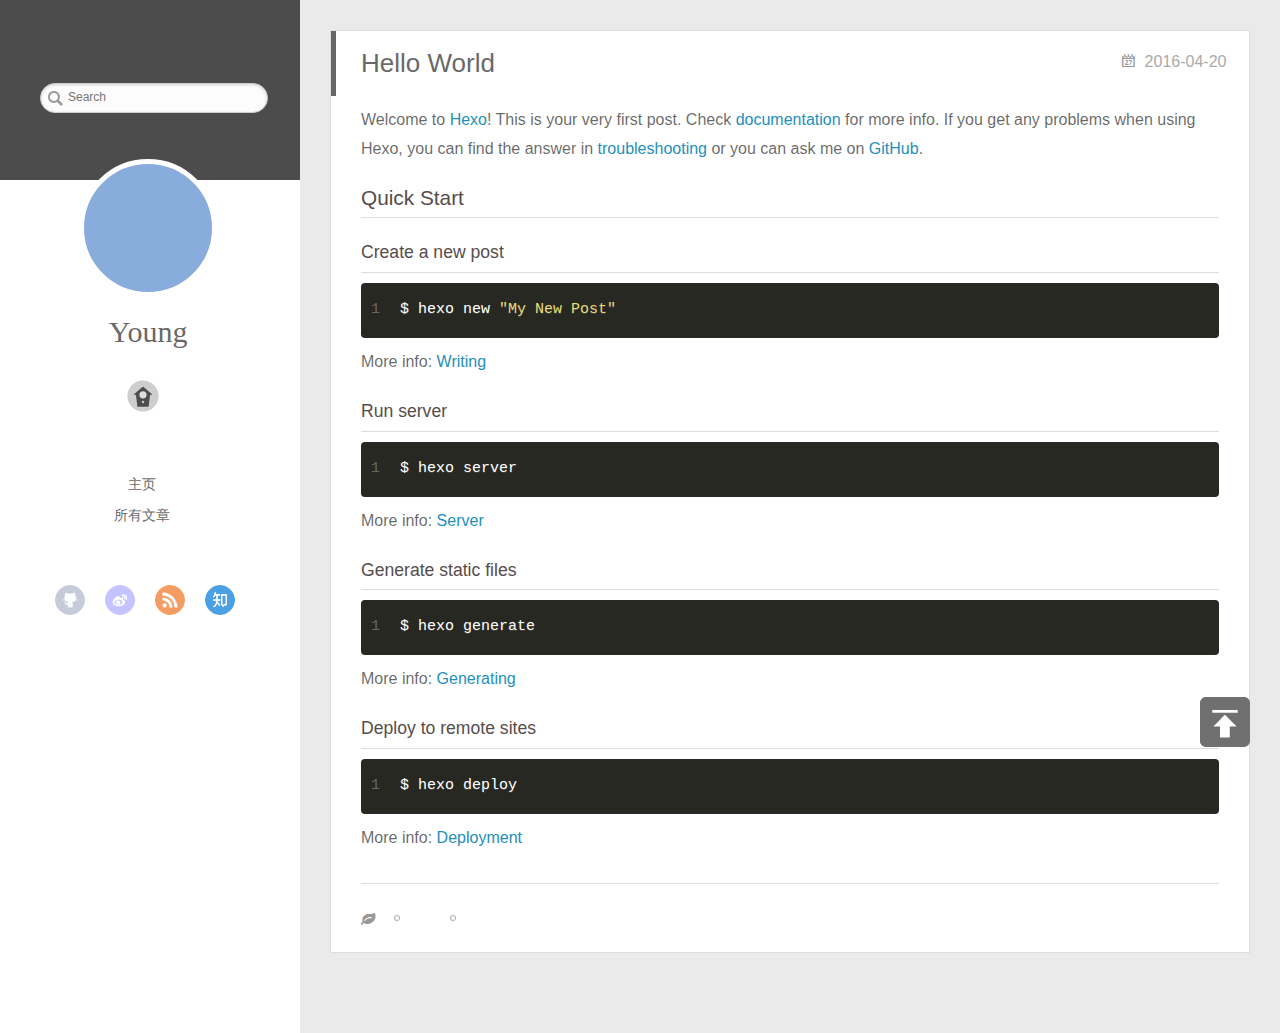
==== index.html @ 54ba75b3 "Site updated: 2016-04-22 11:26:15" ====
<!DOCTYPE html>
<html>
<head>
  <meta charset="utf-8">
  
  <meta http-equiv="X-UA-Compatible" content="IE=edge" >
  <title>Young-GitHub Blog</title>
  <meta name="viewport" content="width=device-width, initial-scale=1, maximum-scale=1">
  <meta name="description">
<meta property="og:type" content="website">
<meta property="og:title" content="Young-GitHub Blog">
<meta property="og:url" content="http://young.github.io/index.html">
<meta property="og:site_name" content="Young-GitHub Blog">
<meta property="og:description">
<meta name="twitter:card" content="summary">
<meta name="twitter:title" content="Young-GitHub Blog">
<meta name="twitter:description">
  
    <link rel="alternative" href="/atom.xml" title="Young-GitHub Blog" type="application/atom+xml">
  
  
    <link rel="icon" href="/img/favicon.png">
  
  <link rel="stylesheet" href="/css/style.css">
</head>

<body>
  <div id="container">
    <div class="left-col">
    <div class="overlay"></div>
<div class="intrude-less">
	
		<form class="search" action="/search/index.html" method="get" accept-charset="utf-8">
			<label>Search</label>
			<input type="text" id="st-search-input" class="st-search-input_my" maxlength="30" placeholder="Search" autocomplete="off" autocorrect="off" autocapitalize="off" />
		</form>
	
	<header id="header" class="inner">
		<a href="/" class="profilepic">
			
			<img lazy-src="/img/head_img.jpg" class="js-avatar">
			
		</a>

		<hgroup>
		  <h1 class="header-author"><a href="/">Young</a></h1>
		</hgroup>

		

		
			<div class="switch-btn">
				<div class="icon">
					<div class="icon-ctn">
						<div class="icon-wrap icon-house" data-idx="0">
							<div class="birdhouse"></div>
							<div class="birdhouse_holes"></div>
						</div>
						<div class="icon-wrap icon-ribbon hide" data-idx="1">
							<div class="ribbon"></div>
						</div>
						
						
						<div class="icon-wrap icon-me hide" data-idx="3">
							<div class="user"></div>
							<div class="shoulder"></div>
						</div>
						
					</div>
					
				</div>
				<div class="tips-box hide">
					<div class="tips-arrow"></div>
					<ul class="tips-inner">
						<li>Menu</li>
						<li>Tags</li>
						
						
						<li>Über</li>
						
					</ul>
				</div>
			</div>
		

		<div class="switch-area">
			<div class="switch-wrap">
				<section class="switch-part switch-part1">
					<nav class="header-menu">
						<ul>
						
							<li><a href="/">主页</a></li>
				        
							<li><a href="/archives">所有文章</a></li>
				        
						</ul>
					</nav>
					<nav class="header-nav">
						<div class="social">
							
								<a class="github" target="_blank" href="https://github.com/gmlymayday" title="github">github</a>
					        
								<a class="weibo" target="_blank" href="http://weibo.com/maydayly" title="weibo">weibo</a>
					        
								<a class="rss" target="_blank" href="/atom.xml" title="rss">rss</a>
					        
								<a class="zhihu" target="_blank" href="https://www.zhihu.com/people/l-young" title="zhihu">zhihu</a>
					        
						</div>
					</nav>
				</section>
				
				
				<section class="switch-part switch-part2">
					<div class="widget tagcloud" id="js-tagcloud">
						<a href="/tags/hexo/" style="font-size: 10px;">hexo</a> <a href="/tags/主题/" style="font-size: 10px;">主题</a>
					</div>
				</section>
				
				
				

				
				
				<section class="switch-part switch-part3">
				
					<div id="js-aboutme">我是谁，我从哪里来，我到哪里去？我就是我，是颜色不一样的吃货…</div>
				</section>
				
			</div>
		</div>
	</header>				
</div>

    </div>
    <div class="mid-col">
      <nav id="mobile-nav">
  	<div class="overlay">
  		<div class="slider-trigger"></div>
  		<h1 class="header-author js-mobile-header hide">Young</h1>
  	</div>
	<div class="intrude-less">
		<header id="header" class="inner">
			<div class="profilepic">
			
				<img lazy-src="/img/head_img.jpg" class="js-avatar">
			
			</div>
			<hgroup>
			  <h1 class="header-author">Young</h1>
			</hgroup>
			
			<nav class="header-menu">
				<ul>
				
					<li><a href="/">主页</a></li>
		        
					<li><a href="/archives">所有文章</a></li>
		        
		        <div class="clearfix"></div>
				</ul>
			</nav>
			<nav class="header-nav">
				<div class="social">
					
						<a class="github" target="_blank" href="https://github.com/gmlymayday" title="github">github</a>
			        
						<a class="weibo" target="_blank" href="http://weibo.com/maydayly" title="weibo">weibo</a>
			        
						<a class="rss" target="_blank" href="/atom.xml" title="rss">rss</a>
			        
						<a class="zhihu" target="_blank" href="https://www.zhihu.com/people/l-young" title="zhihu">zhihu</a>
			        
				</div>
			</nav>
		</header>				
	</div>
</nav>

      <div class="body-wrap">
  
    <article id="post-hello-world" class="article article-type-post" itemscope itemprop="blogPost">
  
    <div class="article-meta">
      <a href="/2016/04/20/hello-world/" class="article-date">
  	<time datetime="2016-04-20T10:55:42.040Z" itemprop="datePublished">2016-04-20</time>
</a>
    </div>
  
  <div class="article-inner">
    
      <input type="hidden" class="isFancy" />
    
    
      <header class="article-header">
        
  
    <h1 itemprop="name">
      <a class="article-title" href="/2016/04/20/hello-world/">Hello World</a>
    </h1>
  

      </header>
      
    
    <div class="article-entry" itemprop="articleBody">
      
        <p>Welcome to <a href="https://hexo.io/" target="_blank" rel="external">Hexo</a>! This is your very first post. Check <a href="https://hexo.io/docs/" target="_blank" rel="external">documentation</a> for more info. If you get any problems when using Hexo, you can find the answer in <a href="https://hexo.io/docs/troubleshooting.html" target="_blank" rel="external">troubleshooting</a> or you can ask me on <a href="https://github.com/hexojs/hexo/issues" target="_blank" rel="external">GitHub</a>.</p>
<h2 id="Quick-Start"><a href="#Quick-Start" class="headerlink" title="Quick Start"></a>Quick Start</h2><h3 id="Create-a-new-post"><a href="#Create-a-new-post" class="headerlink" title="Create a new post"></a>Create a new post</h3><figure class="highlight bash"><table><tr><td class="gutter"><pre><span class="line">1</span><br></pre></td><td class="code"><pre><span class="line">$ hexo new <span class="string">"My New Post"</span></span><br></pre></td></tr></table></figure>
<p>More info: <a href="https://hexo.io/docs/writing.html" target="_blank" rel="external">Writing</a></p>
<h3 id="Run-server"><a href="#Run-server" class="headerlink" title="Run server"></a>Run server</h3><figure class="highlight bash"><table><tr><td class="gutter"><pre><span class="line">1</span><br></pre></td><td class="code"><pre><span class="line">$ hexo server</span><br></pre></td></tr></table></figure>
<p>More info: <a href="https://hexo.io/docs/server.html" target="_blank" rel="external">Server</a></p>
<h3 id="Generate-static-files"><a href="#Generate-static-files" class="headerlink" title="Generate static files"></a>Generate static files</h3><figure class="highlight bash"><table><tr><td class="gutter"><pre><span class="line">1</span><br></pre></td><td class="code"><pre><span class="line">$ hexo generate</span><br></pre></td></tr></table></figure>
<p>More info: <a href="https://hexo.io/docs/generating.html" target="_blank" rel="external">Generating</a></p>
<h3 id="Deploy-to-remote-sites"><a href="#Deploy-to-remote-sites" class="headerlink" title="Deploy to remote sites"></a>Deploy to remote sites</h3><figure class="highlight bash"><table><tr><td class="gutter"><pre><span class="line">1</span><br></pre></td><td class="code"><pre><span class="line">$ hexo deploy</span><br></pre></td></tr></table></figure>
<p>More info: <a href="https://hexo.io/docs/deployment.html" target="_blank" rel="external">Deployment</a></p>

      
    </div>
    
    <div class="article-info article-info-index">
      
      
	<div class="article-tag tagcloud">
		<ul class="article-tag-list"><li class="article-tag-list-item"><a class="article-tag-list-link" href="/tags/hexo/">hexo</a></li><li class="article-tag-list-item"><a class="article-tag-list-link" href="/tags/主题/">主题</a></li></ul>
	</div>

      

      
      <div class="clearfix"></div>
    </div>
    
  </div>
  
</article>









  
  
</div>
      <did="disqus_thread"></div>
    <script type="text/javascript">
        /* * * CONFIGURATION VARIABLES * * */
        var disqus_shortname = 'kiciollo';

        /* * * DON'T EDIT BELOW THIS LINE * * */
        (function() {
            var dsq = document.createElement('script'); dsq.type = 'text/javascript'; dsq.async = true;
            dsq.src = '//' + disqus_shortname + '.disqus.com/embed.js';
            (document.getElementsByTagName('head')[0] || document.getElementsByTagName('body')[0]).appendChild(dsq);
        })();
    </script>
    <noscript>Please enable JavaScript to view the <a href="https://disqus.com/?ref_noscript" rel="nofollow">comments powered by Disqus.</a></noscript>
    <script type="text/javascript">
        /* * * CONFIGURATION VARIABLES * * */
        var disqus_shortname = 'kiciollo';

        /* * * DON'T EDIT BELOW THIS LINE * * */
        (function () {
            var s = document.createElement('script'); s.async = true;
            s.type = 'text/javascript';
            s.src = '//' + disqus_shortname + '.disqus.com/count.js';
            (document.getElementsByTagName('HEAD')[0] || document.getElementsByTagName('BODY')[0]).appendChild(s);
        }());
    </script>
    <script type="text/javascript">
  (function(w,d,t,u,n,s,e){w['SwiftypeObject']=n;w[n]=w[n]||function(){
  (w[n].q=w[n].q||[]).push(arguments);};s=d.createElement(t);
  e=d.getElementsByTagName(t)[0];s.async=1;s.src=u;e.parentNode.insertBefore(s,e);
  })(window,document,'script','//s.swiftypecdn.com/install/v1/st.js','_st');

  _st('install','PMSckrf6LCVxSnDKYeag'); //换成自己的
</script>
    </div>
    
  <link rel="stylesheet" href="/fancybox/jquery.fancybox.css">


<script>
	var yiliaConfig = {
		fancybox: true,
		mathjax: true,
		animate: true,
		isHome: true,
		isPost: false,
		isArchive: false,
		isTag: false,
		isCategory: false,
		open_in_new: false
	}
</script>
<script src="http://7.url.cn/edu/jslib/comb/require-2.1.6,jquery-1.9.1.min.js"></script>
<script src="/js/main.js"></script>






<script type="text/x-mathjax-config">
MathJax.Hub.Config({
    tex2jax: {
        inlineMath: [ ['$','$'], ["\\(","\\)"]  ],
        processEscapes: true,
        skipTags: ['script', 'noscript', 'style', 'textarea', 'pre', 'code']
    }
});

MathJax.Hub.Queue(function() {
    var all = MathJax.Hub.getAllJax(), i;
    for(i=0; i < all.length; i += 1) {
        all[i].SourceElement().parentNode.className += ' has-jax';                 
    }       
});
</script>

<script type="text/javascript" src="http://cdn.mathjax.org/mathjax/latest/MathJax.js?config=TeX-AMS-MML_HTMLorMML">
</script>


<div id="totop" style="position:fixed;bottom:150px;right:30px;cursor: pointer;z-index:3">
	<a title="返回顶部">
		<img src="/img/scrollup.png"/>
	</a>
</div>
<script src="/js/totop.js"></script>
  </div>
</body>
</html>
---- css/style.css ----
body {
  width: 100%;
}
body:before,
body:after {
  content: "";
  display: table;
}
body:after {
  clear: both;
}
@font-face {
  font-family: 'FontAwesome';
  src: url("fonts/fontawesome-webfont.eot");
  src: url("fonts/fontawesome-webfont.eot?#iefix") format("embedded-opentype"), url("fonts/fontawesome-webfont.woff") format("woff"), url("fonts/fontawesome-webfont.ttf") format("truetype"), url("fonts/fontawesome-webfont.svgz#FontAwesomeRegular") format("svg"), url("fonts/fontawesome-webfont.svg#FontAwesomeRegular") format("svg");
  font-weight: normal;
  font-style: normal;
}
html,
body,
div,
span,
applet,
object,
iframe,
h1,
h2,
h3,
h4,
h5,
h6,
p,
blockquote,
pre,
a,
abbr,
acronym,
address,
big,
cite,
code,
del,
dfn,
em,
img,
ins,
kbd,
q,
s,
samp,
small,
strike,
strong,
sub,
sup,
tt,
var,
dl,
dt,
dd,
ol,
ul,
li,
fieldset,
form,
label,
legend,
table,
caption,
tbody,
tfoot,
thead,
tr,
th,
td {
  margin: 0;
  padding: 0;
  border: 0;
  outline: 0;
  font-weight: inherit;
  font-style: inherit;
  font-family: inherit;
  font-size: 100%;
  vertical-align: baseline;
}
body {
  line-height: 1;
  color: #000;
  background: #fff;
}
ol,
ul {
  list-style: none;
}
table {
  border-collapse: separate;
  border-spacing: 0;
  vertical-align: middle;
}
caption,
th,
td {
  text-align: left;
  font-weight: normal;
  vertical-align: middle;
}
a img {
  border: none;
}
ol {
  list-style: decimal;
  padding-left: 20px;
}
ul {
  list-style: none;
}
input,
button {
  margin: 0;
  padding: 0;
}
input::-moz-focus-inner,
button::-moz-focus-inner {
  border: 0;
  padding: 0;
}
@font-face {
  font-family: FontAwesome;
  font-style: normal;
  font-weight: normal;
  src: url("fonts/fontawesome-webfont.eot?v=#4.0.3");
  src: url("fonts/fontawesome-webfont.eot?#iefix&v=#4.0.3") format("embedded-opentype"), url("fonts/fontawesome-webfont.woff?v=#4.0.3") format("woff"), url("fonts/fontawesome-webfont.ttf?v=#4.0.3") format("truetype"), url("fonts/fontawesome-webfont.svg#fontawesomeregular?v=#4.0.3") format("svg");
}
html,
body,
#container {
  height: 100%;
}
body {
  font-family: "微软雅黑", "HelveticaNeue-Light", "Helvetica Neue Light", "Helvetica Neue", Helvetica, Arial, sans-serif;
  font-size: 16px;
  background: #fff;
  color: rgba(0,0,0,0.6);
  -webkit-overflow-scrolling: touch;
}
h1,
h2,
h3 {
  display: block;
}
h1 {
  font-size: 1.5em;
}
h2 {
  font-size: 1.3em;
}
h3 {
  font-size: 1.1em;
}
h4,
h5,
h6 {
  font-size: 1em;
}
a {
  text-decoration: none;
  outline-width: 0;
  color: #258fb8;
  outline: none;
}
.alignleft {
  float: left;
}
.alignright {
  float: right;
}
.clearfix {
  *zoom: 1;
}
.clearfix:after {
  content: "";
  display: table;
  clear: both;
}
.inner {
  width: 1000px;
  margin: 0 auto;
}
.hide {
  display: none;
}
@media screen and (max-width: 1040px) {
  .inner {
    width: 100%;
  }
}
#container {
  position: relative;
  min-height: 100%;
}
#container #mobile-nav {
  display: none;
}
#container #mobile-nav .overlay {
  height: 110px;
  position: absolute;
  width: 100%;
  background: #4d4d4d;
}
#container #mobile-nav .overlay.fixed {
  position: fixed;
  height: 42px;
  z-index: 99;
}
#container #mobile-nav #header {
  padding: 10px 0 0 0;
}
#container #mobile-nav #header .profilepic {
  display: block;
  position: relative;
  z-index: 100;
}
#container #mobile-nav #header .header-menu {
  height: auto;
  margin: 10px;
}
#container #mobile-nav #header .header-menu ul {
  text-align: center;
  cursor: default;
}
#container #mobile-nav #header .header-menu li {
  display: inline-block;
  margin: 3px;
}
#container .left-col {
  background: #fff;
  width: 300px;
  position: fixed;
  opacity: 1;
  -webkit-transition: all 0.2s ease-in;
  -moz-transition: all 0.2s ease-in;
  -ms-transition: all 0.2s ease-in;
  transition: all 0.2s ease-in;
  height: 100%;
}
#container .left-col .overlay {
  width: 100%;
  height: 180px;
  background-color: #000;
  position: absolute;
  opacity: 0.7;
}
#container .left-col .intrude-less {
  width: 76%;
  top: 67px;
  text-align: center;
  position: absolute;
}
#container .mid-col {
  position: absolute;
  right: 0;
  min-height: 100%;
  background: #eaeaea;
  left: 300px;
  width: auto;
}
@media screen and (max-width: 800px) {
  #container .left-col {
    display: none;
  }
  #container .mid-col {
    left: 0;
  }
  #container #header .header-nav {
    position: relative;
  }
  #container .header-author.fixed {
    position: fixed;
    top: -13px;
    width: 100%;
    color: #ddd;
  }
  #container .overlay .slider-trigger {
    position: absolute;
    z-index: 101;
    bottom: 0;
    left: 0;
    width: 42px;
    height: 42px;
  }
  #container .overlay .slider-trigger:hover {
    background: #444;
  }
  #container .overlay .slider-trigger:before {
    color: #ddd;
    content: "\f00b";
    font: 16px FontAwesome;
    width: 16px;
    height: 16px;
    margin-left: 9px;
    margin-top: 14px;
    display: block;
  }
  #container .article-header {
    border-left: none;
    padding: 0;
    border-bottom: 1px dotted #ddd;
  }
  #container .article-header h1 {
    margin-bottom: 10px;
  }
  #container .header-subtitle {
    padding: 0 24px;
  }
  #container .article-info-index.article-info {
    padding-top: 10px;
    margin: 0;
    border-top: 1px solid #ddd;
  }
  #container .article-info-post.article-info {
    margin: 0;
    padding-top: 10px;
    border: none;
  }
  #container .article-more-link a {
    float: right;
  }
  #container #viewer-box .viewer-box-l {
    font-size: 14px;
  }
  #container .article {
    padding: 10px;
    margin: 10px;
    font-size: 14px;
  }
  #container .article .article-entry {
    padding-left: 0;
    padding-right: 0;
    padding-top: 10px;
  }
  #container .article .article-title {
    font-size: 18px;
    max-width: 185px;
    display: block;
    margin: 0;
  }
  #container .article .article-meta {
    width: auto;
    height: 30px;
    margin-top: -5px;
    position: ralative;
  }
  #container .article .article-meta .article-date {
    font-size: 12px;
    -webkit-border-radius: 0;
    border-radius: 0;
    color: #666;
    background: none;
    height: auto;
    padding: 0;
    margin: 0;
    width: 100%;
    text-align: left;
    margin-left: 10px;
  }
  #container .article .article-meta .article-date time {
    width: auto;
    float: right;
    margin-right: 10px;
  }
  #container .article .article-meta .article-tag-list {
    margin-top: 7px;
    position: absolute;
    right: 10px;
    top: 0;
  }
  #container .article .article-meta .article-tag-list:before {
    float: left;
    margin-top: 1px;
    left: 0;
  }
  #container .article .article-meta .article-tag-list .article-tag-list-item {
    float: left;
    padding-left: 0;
    width: auto;
    max-width: 83px;
  }
  #container .article .article-meta .article-category {
    margin-top: 7px;
    position: absolute;
    right: 10px;
    top: -30px;
  }
  #container .article .article-meta .article-category:before {
    float: left;
    margin-top: 1px;
    left: 15px;
  }
  #container .article .article-meta .article-category .article-category-link {
    max-width: 83px;
    width: auto;
    padding-left: 10px;
  }
  #container .article .article-nav-link-wrap {
    margin: 5px 0;
  }
  #container .article .article-nav-link-wrap strong {
    float: left;
    margin-right: 5px;
  }
  #container .article #article-nav-older {
    float: none;
    display: block;
  }
  #container .share {
    padding: 3px 10px;
  }
  #container .share_jia {
    margin-left: 10px;
  }
  #container .duoshuo {
    padding: 0 13px;
  }
  #container #disqus_thread {
    padding: 0 13px;
  }
  #container #mobile-nav {
    display: block;
  }
  #container #page-nav .extend {
    opacity: 1;
  }
  #container .instagram .open-ins {
    left: 2px;
    top: -30px;
    color: #aaa;
  }
  #container .info-on-right {
    float: initial;
  }
  #container .archives-wrap {
    margin: 10px 10px 0px;
    padding: 10px;
  }
  #container .archives-wrap .archive-article-title {
    font-size: 14px;
  }
  #container .archives-wrap .archive-year-wrap {
    position: relative;
    padding: 0 0 0 0;
  }
  #container .archives-wrap .archive-year-wrap a {
    padding: 0 0 0 0;
  }
  #container .archives-wrap .article-meta .archive-article-date {
    font-size: 12px;
    margin-right: 10px;
    margin-top: -5px;
  }
  #container .archives-wrap .article-meta .article-tag-list-link {
    font-size: 12px;
  }
  #container .archives .archive-article {
    padding: 10px 0;
    margin-left: 0;
  }
  #container #footer .footer-left {
    float: initial;
    margin-bottom: 10px;
  }
  #container #footer .footer-right {
    float: initial;
  }
}
.header-author {
  text-align: center;
  margin: 0.67em 0;
  font-family: Roboto, "Roboto", serif;
  font-size: 30px;
  -webkit-transition: 0.3s;
  -moz-transition: 0.3s;
  -ms-transition: 0.3s;
  transition: 0.3s;
}
#header {
  width: 100%;
  padding: 20% 0% 0% 15%;
}
#header a {
  color: #696969;
}
#header a:hover {
  color: #b0a0aa;
}
#header .profilepic {
  text-align: center;
  display: block;
  border: 5px solid #fff;
  -webkit-border-radius: 300px;
  border-radius: 300px;
  width: 128px;
  height: 128px;
  margin: 0 auto;
  position: relative;
  overflow: hidden;
  background: #88acdb;
  -webkit-transition: all 0.2s ease-in;
  display: -webkit-box;
  -webkit-box-orient: horizontal;
  -webkit-box-pack: center;
  -webkit-box-align: center;
  text-align: center;
}
#header .profilepic img {
  width: 20%;
  height: 20%;
  -webkit-border-radius: 300px;
  border-radius: 300px;
  opacity: 0;
  -webkit-transition: all 0.2s ease-in;
}
#header .profilepic img.show {
  width: 100%;
  height: 100%;
  opacity: 1;
}
#header .header-subtitle {
  text-align: center;
  color: #999;
  font-size: 14px;
  line-height: 25px;
  overflow: hidden;
  text-overflow: ellipsis;
  display: -webkit-box;
  -webkit-line-clamp: 2;
  -webkit-box-orient: vertical;
}
#header .header-menu {
  font-weight: 300;
  line-height: 31px;
  cursor: pointer;
  text-transform: uppercase;
  float: none;
  height: 150px;
  margin-left: -12px;
  text-align: center;
  display: -webkit-box;
  -webkit-box-orient: horizontal;
  -webkit-box-pack: center;
  -webkit-box-align: center;
}
#header .header-menu li {
  cursor: default;
}
#header .header-menu li a {
  font-size: 14px;
  min-width: 300px;
}
#header .switch-area {
  position: relative;
  width: 100%;
  overflow: hidden;
  min-height: 500px;
  font-size: 14px;
}
#header .switch-area .switch-wrap {
  -webkit-transition: -webkit-transform 0.3s ease-in;
  -moz-transition: -moz-transform 0.3s ease-in;
  -ms-transition: -ms-transform 0.3s ease-in;
  transition: transform 0.3s ease-in;
  position: relative;
}
#header .turn-left {
  -webkit-transform: translate(-100%, 0);
  -moz-transform: translate(-100%, 0);
  -ms-transform: translate(-100%, 0);
  transform: translate(-100%, 0);
}
#header .header-nav {
  width: 100%;
  position: absolute;
  -webkit-transition: -webkit-transform 0.3s ease-in;
  -moz-transition: -moz-transform 0.3s ease-in;
  -ms-transition: -ms-transform 0.3s ease-in;
  transition: transform 0.3s ease-in;
}
#header .header-nav .social {
  margin-right: 15px;
  margin-top: 10px;
  text-align: center;
}
#header .header-nav .social a {
  -webkit-border-radius: 50%;
  border-radius: 50%;
  display: -moz-inline-stack;
  display: inline-block;
  vertical-align: middle;
  *vertical-align: auto;
  zoom: 1;
  *display: inline;
  text-indent: -9999px;
  margin: 0 8px 15px 8px;
  opacity: 0.7;
  width: 28px;
  height: 28px;
  -webkit-transition: 0.3s;
  -moz-transition: 0.3s;
  -ms-transition: 0.3s;
  transition: 0.3s;
}
#header .header-nav .social a:hover {
  opacity: 1;
}
#header .header-nav .social a:last-of-type {
  margin-right: 0;
}
#header .header-nav .social a.weibo {
  background: url("/img/weibo.png") center no-repeat #aaf;
  border: 1px solid #aaf;
}
#header .header-nav .social a.weibo:hover {
  border: 1px solid #aaf;
}
#header .header-nav .social a.rss {
  background: url("/img/rss.png") center no-repeat #ef7522;
  border: 1px solid #ef7522;
}
#header .header-nav .social a.rss:hover {
  border: 1px solid #cf5d0f;
}
#header .header-nav .social a.github {
  background: url("/img/github.png") center no-repeat #afb6ca;
  border: 1px solid #afb6ca;
}
#header .header-nav .social a.github:hover {
  border: 1px solid #909ab6;
}
#header .header-nav .social a.facebook {
  background: url("/img/facebook.png") center no-repeat #3b5998;
  border: 1px solid #3b5998;
}
#header .header-nav .social a.facebook:hover {
  border: 1px solid #2d4373;
}
#header .header-nav .social a.google {
  background: url("/img/google.png") center no-repeat #c83d20;
  border: 1px solid #c83d20;
}
#header .header-nav .social a.google:hover {
  border: 1px solid #9c3019;
}
#header .header-nav .social a.twitter {
  background: url("/img/twitter.png") center no-repeat #55cff8;
  border: 1px solid #55cff8;
}
#header .header-nav .social a.twitter:hover {
  border: 1px solid #24c1f6;
}
#header .header-nav .social a.linkedin {
  background: url("/img/linkedin.png") center no-repeat #005a87;
  border: 1px solid #005a87;
}
#header .header-nav .social a.linkedin:hover {
  border: 1px solid #006b98;
}
#header .header-nav .social a.zhihu {
  background: url("/img/zhihu.png") center no-repeat #0078d8;
  border: 1px solid #0078d8;
}
#header .header-nav .social a.zhihu:hover {
  border: 1px solid #0078d8;
}
#header .header-nav .social a.douban {
  background: url("/img/douban.png") center no-repeat #06c611;
  border: 1px solid #06c611;
}
#header .header-nav .social a.douban:hover {
  border: 1px solid #06c611;
}
#header .header-nav .social a.mail {
  background: url("/img/mail.png") center no-repeat #005a87;
  border: 1px solid #005a87;
}
#header .header-nav .social a.mail:hover {
  border: 1px solid #006b98;
}
#header .switch-part {
  width: 100%;
  position: absolute;
}
#header .switch-part1 {
  left: 0;
}
#header .switch-part2 {
  left: 100%;
  top: 20px;
  overlay-x: hidden;
  overflow-y: auto;
  max-height: 200px;
}
#header .switch-part3 {
  left: 200%;
  line-height: 30px;
}
#header .switch-part3 .switch-friends-link {
  margin-right: 9px;
  -webkit-border-radius: 3px;
  border-radius: 3px;
  padding: 5px;
}
#header .switch-part3 .switch-friends-link:hover {
  background: #88acdb;
  color: #fff;
}
#header .switch-part4 {
  left: 300%;
  text-align: left;
  line-height: 30px;
}
.duoshuo {
  padding: 0 40px;
}
#disqus_thread {
  padding: 0 40px;
}
.archives-wrap {
  position: relative;
  margin: 0 30px;
  padding-right: 60px;
  border-bottom: 1px solid #eee;
  background: #fff;
}
.archives-wrap:first-child {
  margin-top: 30px;
}
.archives-wrap:last-child {
  margin-bottom: 80px;
}
.archives-wrap .archive-year-wrap {
  line-height: 35px;
  width: 200px;
  position: absolute;
  padding-top: 15px;
  font-size: 1.8em;
}
.archives-wrap .archive-year-wrap a {
  color: #666;
  font-weight: bold;
  padding-left: 48px;
}
.archives {
  position: relative;
}
.archives .article-info {
  border: none;
}
.archives .archive-article {
  margin-left: 200px;
  padding: 20px 0;
  border-bottom: 1px solid #eee;
  border-top: 1px solid #fff;
  position: relative;
}
.archives .archive-article:first-child {
  border-top: none;
}
.archives .archive-article:last-child {
  border-bottom: none;
}
.archives .archive-article-title {
  font-size: 16px;
  color: #333;
  -webkit-transition: color 0.3s;
  -moz-transition: color 0.3s;
  -ms-transition: color 0.3s;
  transition: color 0.3s;
}
.archives .archive-article-title:hover {
  color: #657b83;
}
.archives .archive-article-title span {
  display: block;
  color: #a8a8a8;
  font-size: 12px;
  line-height: 14px;
  height: 7px;
  padding-left: 2px;
}
.archives .archive-article-title span:before {
  display: inline-block;
  content: "“";
  font-family: serif;
  font-size: 30px;
  float: left;
  margin: 4px 4px 0 -12px;
  color: #c8c8c8;
}
.archive-article-inner .archive-article-header {
  position: relative;
}
.archive-article-inner .article-meta {
  position: relative;
  float: right;
  margin-top: -10px;
  color: #555;
  background: none;
  text-align: right;
  width: auto;
}
.archive-article-inner .article-meta .article-date time {
  color: #aaa;
}
.archive-article-inner .article-meta .archive-article-date,
.archive-article-inner .article-meta .article-tag-list {
  margin-right: 30px;
  display: -moz-inline-stack;
  display: inline-block;
  vertical-align: middle;
  zoom: 1;
  color: #666;
  font-size: 14px;
}
.archive-article-inner .article-meta .archive-article-date {
  cursor: default;
  font-size: 12px;
  margin-bottom: 5px;
  margin-top: -10px;
}
.archive-article-inner .article-meta .archive-article-date time:before {
  content: "\f073";
  color: #999;
  position: relative;
  margin-right: 10px;
  font: 16px FontAwesome;
}
.archive-article-inner .article-meta .article-category:before {
  float: left;
  margin-top: 1px;
  left: 15px;
}
.archive-article-inner .article-meta .article-category .article-category-link {
  width: auto;
  max-width: 83px;
  padding-left: 10px;
}
.archive-article-inner .article-meta .article-tag-list {
  margin-top: 0px;
}
.archive-article-inner .article-meta .article-tag-list:before {
  left: 15px;
}
.archive-article-inner .article-meta .article-tag-list .article-tag-list-item {
  display: inline-block;
  width: auto;
  max-width: 83px;
  padding-left: 8px;
  font-size: 12px;
}
.body-wrap {
  margin-bottom: 80px;
}
.article {
  margin: 30px;
  position: relative;
  border: 1px solid #ddd;
  background: #fff;
  -webkit-transition: all 0.2s ease-in;
}
.article.show {
  visibility: visible;
  -webkit-animation: cd-bounce-1 0.6s;
  -moz-animation: cd-bounce-1 0.6s;
  -webkit-animation: cd-bounce-1 0.6s;
  -moz-animation: cd-bounce-1 0.6s;
  -ms-animation: cd-bounce-1 0.6s;
  animation: cd-bounce-1 0.6s;
}
.article.hidden {
  visibility: hidden;
}
.article img {
  max-width: 100%;
}
@-webkit-keyframes cd-bounce-1 {
  0% {
    opacity: 0;
    -webkit-transform: scale(1);
  }
  60% {
    opacity: 1;
    -webkit-transform: scale(1.01);
  }
  100% {
    -webkit-transform: scale(1);
  }
}
@-moz-keyframes cd-bounce-1 {
  0% {
    opacity: 0;
    -moz-transform: scale(1);
  }
  60% {
    opacity: 1;
    -moz-transform: scale(1.01);
  }
  100% {
    -moz-transform: scale(1);
  }
}
.article-index {
  margin-left: 200px;
  padding: 15px 0;
  margin-right: 75px;
}
.article-index .brief {
  display: block;
  color: #a8a8a8;
  font-size: 12px;
  line-height: 14px;
  height: 7px;
  padding-left: 2px;
}
.article-index .brief:before {
  display: inline-block;
  content: "“";
  font-family: serif;
  font-size: 30px;
  float: left;
  margin: 4px 4px 0 -12px;
  color: #c8c8c8;
}
.article-title {
  color: #696969;
  margin-left: 0px;
  font-weight: 300;
  line-height: 35px;
  margin-bottom: 20px;
  font-size: 26px;
  -webkit-transition: color 0.3s;
  -moz-transition: color 0.3s;
  -o-transition: color 0.3s;
  -webkit-transition: color 0.3s;
  -moz-transition: color 0.3s;
  -ms-transition: color 0.3s;
  transition: color 0.3s;
}
.article-title:hover {
  color: #b0a0aa;
}
.article-inner {
  position: relative;
  margin-bottom: 20px;
}
.article-header {
  border-left: 5px solid;
  padding: 15px 0px 15px 25px;
}
.article-info.info-on-right {
  margin: 10px 0 0 0;
  float: right;
}
.article-info-index.article-info {
  padding-top: 20px;
  margin: 30px 30px 0 30px;
  border-top: 1px solid #ddd;
}
.article-info-post.article-info {
  padding: 0;
  border: none;
  margin: -30px 0 20px 30px;
}
.article-entry {
  line-height: 1.8em;
  padding-right: 30px;
  padding-left: 30px;
}
.article-entry p {
  margin-top: 10px;
}
.article-entry p code,
.article-entry li code {
  padding: 1px 3px;
  margin: 0 3px;
  background: #ddd;
  border: 1px solid #ccc;
  font-family: Menlo, Monaco, "Andale Mono", "lucida console", "Courier New", monospace;
  word-wrap: break-word;
  font-size: 14px;
}
.article-entry blockquote {
  background: #ddd;
  border-left: 5px solid #ccc;
  padding: 15px 20px;
  margin-top: 10px;
  border-left: 5px solid #657b83;
  background: #f6f6f6;
}
.article-entry blockquote p {
  margin-top: 0;
}
.article-entry em {
  font-style: italic;
}
.article-entry ul li:before {
  content: "";
  width: 6px;
  height: 6px;
  border: 1px solid #999;
  -webkit-border-radius: 10px;
  border-radius: 10px;
  background: #aaa;
  display: inline-block;
  margin-right: 10px;
  float: left;
  margin-top: 12px;
}
.article-entry ul,
.article-entry ol {
  font-size: 14px;
  margin: 10px 0px;
}
.article-entry li ul,
.article-entry li ol {
  margin-left: 30px;
}
.article-entry li ul li:before,
.article-entry li ol li:before {
  content: "";
  background: #dedede;
}
.article-entry h1 {
  margin-top: 30px;
}
.article-entry h2 {
  margin-top: 20px;
  font-weight: 300;
  color: #574c4c;
  padding-bottom: 5px;
  border-bottom: 1px solid #ddd;
}
.article-entry h3,
.article-entry h4,
.article-entry h5,
.article-entry h6 {
  margin-top: 20px;
  font-weight: 300;
  color: #574c4c;
  padding-bottom: 5px;
  border-bottom: 1px solid #ddd;
}
.article-entry video {
  max-width: 100%;
}
.article-entry strong {
  font-weight: bold;
}
.article-entry .caption {
  display: block;
  font-size: 0.8em;
  color: #aaa;
}
.article-entry hr {
  height: 0;
  margin-top: 20px;
  margin-bottom: 20px;
  border-left: 0;
  border-right: 0;
  border-top: 1px solid #ddd;
  border-bottom: 1px solid #fff;
}
.article-entry pre {
  font-size: 1/0.9em;
  line-height: 1.5;
  margin-top: 10px;
  padding: 5px 15px;
  overflow-x: auto;
  color: #657b83;
  font-size: 10px;
  border: 1px solid #ccc;
  text-shadow: 0 1px #444;
  font-family: Menlo, Monaco, "Andale Mono", "lucida console", "Courier New", monospace;
}
.article-entry pre code {
  font-size: 14px;
}
.article-entry table {
  width: 100%;
  border: 1px solid #dedede;
  margin: 15px 0;
  border-collapse: collapse;
}
.article-entry table tr,
.article-entry table td {
  height: 35px;
}
.article-entry table thead tr {
  background: #f8f8f8;
}
.article-entry table tbody tr:hover {
  background: #efefef;
}
.article-entry table td,
.article-entry table th {
  border: 1px solid #dedede;
  padding: 0 10px;
}
.article-entry figure table {
  border: none;
  width: auto;
  margin: 0;
}
.article-entry figure table tbody tr:hover {
  background: none;
}
.article-meta {
  width: 150px;
  font-size: 14;
  text-align: right;
  position: absolute;
  right: 0;
  top: 23px;
  text-align: center;
  z-index: 1;
}
.article-meta time {
  color: #aaa;
}
.article-meta time:before {
  color: #999;
  content: "\f073";
  font: 17px FontAwesome;
  margin-right: 10px;
}
.article-more-link {
  margin-top: 5px;
  text-align: right;
}
.article-more-link a {
  background: #4d4d4d;
  color: #fff;
  font-size: 12px;
  padding: 2px 8px 4px;
  line-height: 16px;
  -webkit-border-radius: 2px;
  -moz-border-radius: 2px;
  -webkit-border-radius: 2px;
  border-radius: 2px;
  -webkit-transition: background 0.3s;
  -moz-transition: background 0.3s;
  -ms-transition: background 0.3s;
  transition: background 0.3s;
}
.article-more-link a:hover {
  background: #3c3c3c;
}
.article-more-link a.hidden {
  visibility: hidden;
}
#article-nav {
  margin: 80px 0 30px 0;
  padding-bottom: 10px;
}
#article-nav .article-nav-link-wrap {
  margin: 0px 30px 0px 30px;
  font-size: 14px;
  color: #333;
}
#article-nav .article-nav-link-wrap .article-nav-title {
  display: inline-block;
  font-size: 12px;
  color: #aaa;
  -webkit-transition: color 0.3s;
  -moz-transition: color 0.3s;
  -ms-transition: color 0.3s;
  transition: color 0.3s;
}
#article-nav .article-nav-link-wrap strong {
  background: #ddd;
  color: #fff;
  -webkit-border-radius: 100%;
  border-radius: 100%;
  width: 15px;
  height: 15px;
  display: inline-block;
  text-align: center;
  -webkit-transition: background 0.3s;
  -moz-transition: background 0.3s;
  -ms-transition: background 0.3s;
  transition: background 0.3s;
}
#article-nav .article-nav-link-wrap:hover strong {
  background: #4d4d4d;
}
#article-nav .article-nav-link-wrap:hover .article-nav-title {
  color: #4d4d4d;
}
#article-nav #article-nav-older {
  float: right;
}
@-moz-keyframes cd-bounce-1 {
  0% {
    opacity: 0;
    -webkit-transform: scale(1);
    -moz-transform: scale(1);
    -ms-transform: scale(1);
    -o-transform: scale(1);
    -webkit-transform: scale(1);
    -moz-transform: scale(1);
    -ms-transform: scale(1);
    transform: scale(1);
  }
  60% {
    opacity: 1;
    -webkit-transform: scale(1.01);
    -moz-transform: scale(1.01);
    -ms-transform: scale(1.01);
    -o-transform: scale(1.01);
    -webkit-transform: scale(1.01);
    -moz-transform: scale(1.01);
    -ms-transform: scale(1.01);
    transform: scale(1.01);
  }
  100% {
    -webkit-transform: scale(1);
    -moz-transform: scale(1);
    -ms-transform: scale(1);
    -o-transform: scale(1);
    -webkit-transform: scale(1);
    -moz-transform: scale(1);
    -ms-transform: scale(1);
    transform: scale(1);
  }
}
@-webkit-keyframes cd-bounce-1 {
  0% {
    opacity: 0;
    -webkit-transform: scale(1);
    -moz-transform: scale(1);
    -ms-transform: scale(1);
    -o-transform: scale(1);
    -webkit-transform: scale(1);
    -moz-transform: scale(1);
    -ms-transform: scale(1);
    transform: scale(1);
  }
  60% {
    opacity: 1;
    -webkit-transform: scale(1.01);
    -moz-transform: scale(1.01);
    -ms-transform: scale(1.01);
    -o-transform: scale(1.01);
    -webkit-transform: scale(1.01);
    -moz-transform: scale(1.01);
    -ms-transform: scale(1.01);
    transform: scale(1.01);
  }
  100% {
    -webkit-transform: scale(1);
    -moz-transform: scale(1);
    -ms-transform: scale(1);
    -o-transform: scale(1);
    -webkit-transform: scale(1);
    -moz-transform: scale(1);
    -ms-transform: scale(1);
    transform: scale(1);
  }
}
@-o-keyframes cd-bounce-1 {
  0% {
    opacity: 0;
    -webkit-transform: scale(1);
    -moz-transform: scale(1);
    -ms-transform: scale(1);
    -o-transform: scale(1);
    -webkit-transform: scale(1);
    -moz-transform: scale(1);
    -ms-transform: scale(1);
    transform: scale(1);
  }
  60% {
    opacity: 1;
    -webkit-transform: scale(1.01);
    -moz-transform: scale(1.01);
    -ms-transform: scale(1.01);
    -o-transform: scale(1.01);
    -webkit-transform: scale(1.01);
    -moz-transform: scale(1.01);
    -ms-transform: scale(1.01);
    transform: scale(1.01);
  }
  100% {
    -webkit-transform: scale(1);
    -moz-transform: scale(1);
    -ms-transform: scale(1);
    -o-transform: scale(1);
    -webkit-transform: scale(1);
    -moz-transform: scale(1);
    -ms-transform: scale(1);
    transform: scale(1);
  }
}
@keyframes cd-bounce-1 {
  0% {
    opacity: 0;
    -webkit-transform: scale(1);
    -moz-transform: scale(1);
    -ms-transform: scale(1);
    -o-transform: scale(1);
    -webkit-transform: scale(1);
    -moz-transform: scale(1);
    -ms-transform: scale(1);
    transform: scale(1);
  }
  60% {
    opacity: 1;
    -webkit-transform: scale(1.01);
    -moz-transform: scale(1.01);
    -ms-transform: scale(1.01);
    -o-transform: scale(1.01);
    -webkit-transform: scale(1.01);
    -moz-transform: scale(1.01);
    -ms-transform: scale(1.01);
    transform: scale(1.01);
  }
  100% {
    -webkit-transform: scale(1);
    -moz-transform: scale(1);
    -ms-transform: scale(1);
    -o-transform: scale(1);
    -webkit-transform: scale(1);
    -moz-transform: scale(1);
    -ms-transform: scale(1);
    transform: scale(1);
  }
}
.archives-wrap {
  position: relative;
  margin: 0 30px;
  padding-right: 60px;
  border-bottom: 1px solid #eee;
  background: #fff;
}
.archives-wrap:first-child {
  margin-top: 30px;
}
.archives-wrap:last-child {
  margin-bottom: 80px;
}
.archives-wrap .archive-year-wrap {
  line-height: 35px;
  width: 200px;
  position: absolute;
  padding-top: 15px;
  font-size: 1.8em;
}
.archives-wrap .archive-year-wrap a {
  color: #666;
  font-weight: bold;
  padding-left: 48px;
}
.archives {
  position: relative;
}
.archives .article-info {
  border: none;
}
.archives .archive-article {
  margin-left: 200px;
  padding: 20px 0;
  border-bottom: 1px solid #eee;
  border-top: 1px solid #fff;
  position: relative;
}
.archives .archive-article:first-child {
  border-top: none;
}
.archives .archive-article:last-child {
  border-bottom: none;
}
.archives .archive-article-title {
  font-size: 16px;
  color: #333;
  -webkit-transition: color 0.3s;
  -moz-transition: color 0.3s;
  -ms-transition: color 0.3s;
  transition: color 0.3s;
}
.archives .archive-article-title:hover {
  color: #657b83;
}
.archives .archive-article-title span {
  display: block;
  color: #a8a8a8;
  font-size: 12px;
  line-height: 14px;
  height: 7px;
  padding-left: 2px;
}
.archives .archive-article-title span:before {
  display: inline-block;
  content: "“";
  font-family: serif;
  font-size: 30px;
  float: left;
  margin: 4px 4px 0 -12px;
  color: #c8c8c8;
}
.archive-article-inner .archive-article-header {
  position: relative;
}
.archive-article-inner .article-meta {
  position: relative;
  float: right;
  margin-top: -10px;
  color: #555;
  background: none;
  text-align: right;
  width: auto;
}
.archive-article-inner .article-meta .article-date time {
  color: #aaa;
}
.archive-article-inner .article-meta .archive-article-date,
.archive-article-inner .article-meta .article-tag-list {
  margin-right: 30px;
  display: -moz-inline-stack;
  display: inline-block;
  vertical-align: middle;
  zoom: 1;
  color: #666;
  font-size: 14px;
}
.archive-article-inner .article-meta .archive-article-date {
  cursor: default;
  font-size: 12px;
  margin-bottom: 5px;
  margin-top: -10px;
}
.archive-article-inner .article-meta .archive-article-date time:before {
  content: "\f073";
  color: #999;
  position: relative;
  margin-right: 10px;
  font: 16px FontAwesome;
}
.archive-article-inner .article-meta .article-category:before {
  float: left;
  margin-top: 1px;
  left: 15px;
}
.archive-article-inner .article-meta .article-category .article-category-link {
  width: auto;
  max-width: 83px;
  padding-left: 10px;
}
.archive-article-inner .article-meta .article-tag-list {
  margin-top: 0px;
}
.archive-article-inner .article-meta .article-tag-list:before {
  left: 15px;
}
.archive-article-inner .article-meta .article-tag-list .article-tag-list-item {
  display: inline-block;
  width: auto;
  max-width: 83px;
  padding-left: 8px;
  font-size: 12px;
}
.article-entry pre,
.article-entry .highlight {
  background: #272822;
  margin: 10px 0;
  padding: 10px 10px;
  overflow: auto;
  color: #4c4c4c;
  line-height: 22.400000000000002px;
}
.article-entry .highlight .gutter pre,
.article-entry .gist .gist-file .gist-data .line-numbers {
  color: #666;
}
.article-entry pre,
.article-entry code {
  font-family: "Source Code Pro", Consolas, Monaco, Menlo, Consolas, monospace;
}
.article-entry code {
  background: #eee;
  padding: 0 0.3em;
  border: none;
}
.article-entry pre {
  color: #fff;
}
.article-entry pre code {
  background: none;
  text-shadow: none;
  padding: 0;
  color: #fff;
}
.article-entry .highlight {
  -webkit-border-radius: 4px;
  border-radius: 4px;
}
.article-entry .highlight pre {
  border: none;
  margin: 0;
  padding: 0;
}
.article-entry .highlight table {
  margin: 0;
  width: auto;
}
.article-entry .highlight td {
  border: none;
  padding: 0;
}
.article-entry .highlight figcaption {
  font-size: 0.85em;
  color: highlight-comment;
  line-height: 1em;
  margin-bottom: 1em;
}
.article-entry .highlight figcaption:before,
.article-entry .highlight figcaption:after {
  content: "";
  display: table;
}
.article-entry .highlight figcaption:after {
  clear: both;
}
.article-entry .highlight figcaption a {
  float: right;
}
.article-entry .highlight .gutter pre {
  text-align: right;
  padding-right: 20px;
}
.article-entry .highlight .gutter pre .line {
  text-shadow: none;
}
.article-entry .highlight .line {
  font-size: 15px;
  height: 15px;
}
.article-entry .gist {
  margin: 0 -20px;
  border-style: solid;
  border-color: #ddd;
  border-width: 1px 0;
  background: #272822;
  padding: 15px 20px 15px 0;
}
.article-entry .gist .gist-file {
  border: none;
  font-family: "Source Code Pro", Consolas, Monaco, Menlo, Consolas, monospace;
  margin: 0;
}
.article-entry .gist .gist-file .gist-data {
  background: none;
  border: none;
}
.article-entry .gist .gist-file .gist-data .line-numbers {
  background: none;
  border: none;
  padding: 0 20px 0 0;
}
.article-entry .gist .gist-file .gist-data .line-data {
  padding: 0 !important;
}
.article-entry .gist .gist-file .highlight {
  margin: 0;
  padding: 0;
  border: none;
}
.article-entry .gist .gist-file .gist-meta {
  background: #272822;
  color: highlight-comment;
  font: 0.85em "Helvetica Neue", Helvetica, Arial, sans-serif;
  text-shadow: 0 0;
  padding: 0;
  margin-top: 1em;
  margin-left: 20px;
}
.article-entry .gist .gist-file .gist-meta a {
  color: #258fb8;
  font-weight: normal;
}
.article-entry .gist .gist-file .gist-meta a:hover {
  text-decoration: underline;
}
pre .comment {
  color: #75715e;
}
pre .keyword,
pre .function .keyword,
pre .class .params {
  color: #66d9ef;
}
pre .tag,
pre .doctype,
pre .params,
pre .function,
pre .css .value {
  color: #fff;
}
pre .css ~ * .tag,
pre .title,
pre .at_rule,
pre .at_rule .keyword,
pre .preprocessor,
pre .preprocessor .keyword {
  color: #f92672;
}
pre .attribute,
pre .built_in,
pre .class,
pre .css ~ * .class,
pre .function .title {
  color: #a6e22e;
}
pre .value,
pre .string {
  color: #e6db74;
}
pre .number {
  color: #7163d7;
}
pre .id,
pre .css ~ * .id {
  color: #fd971f;
}
#footer {
  font-size: 12px;
  font-family: Menlo, Monaco, "Andale Mono", "lucida console", "Courier New", monospace;
  text-shadow: 0 1px #fff;
  position: absolute;
  bottom: 30px;
  opacity: 0.6;
  width: 100%;
  text-align: center;
}
#footer .outer {
  padding: 0 30px;
}
.footer-left {
  float: left;
}
.footer-right {
  float: right;
}
.share_jia {
  margin-left: 30px;
}
.share {
  padding: 0px 75px 30px 40px;
  margin-bottom: 15px;
}
.back_home {
  float: right;
}
.back_home a {
  font-weight: bold;
  margin-left: 10px;
}
.back_home a:hover {
  color: #6e6e6e;
}
#page-nav {
  text-align: center;
  margin-top: 30px;
}
#page-nav .page-number {
  width: 20px;
  height: 20px;
  background: #4d4d4d;
  -webkit-border-radius: 50%;
  -moz-border-radius: 50%;
  -webkit-border-radius: 50%;
  border-radius: 50%;
  display: inline-block;
  color: #fff;
  line-height: 20px;
  font-size: 12px;
  margin: 0 3px 30px;
}
#page-nav .page-number:hover {
  background: #5e5e5e;
}
#page-nav .current {
  background: #88acdb;
  cursor: default;
}
#page-nav .current:hover {
  background: #88acdb;
}
#page-nav .extend {
  color: #4d4d4d;
  margin: 0 27px;
  opacity: 0;
}
#page-nav .extend:hover {
  color: #5e5e5e;
}
#page-nav:hover .extend {
  opacity: 1;
}
#post-instagram {
  padding: 30px;
}
#post-instagram .article-entry {
  padding-right: 0;
}
.instagram {
  position: relative;
  min-height: 500px;
}
.instagram .open-ins {
  display: block;
  padding: 10px 0;
  position: absolute;
  right: 28px;
  top: -75px;
  color: #333;
}
.instagram .open-ins:hover {
  color: #657b83;
}
.instagram .year {
  display: inline;
}
.instagram .album h1 em {
  font-style: normal;
  font-size: 14px;
  margin-left: 10px;
}
.instagram .album ul {
  min-height: 149px;
  padding-top: 17px;
  border-bottom: 1px solid #ddd;
  list-style: none;
}
.instagram .album li {
  position: relative;
  display: inline-block;
  min-width: 157px;
  margin: 0;
}
.instagram .album li:before {
  display: none;
}
.instagram .album div.img-box {
  position: relative;
  margin: 0 20px 10px;
  -webkit-box-shadow: 0 1px 0 rgba(255,255,255,0.4), 0 1px 0 1px rgba(255,255,255,0.1);
  -moz-box-shadow: 0 1px 0 rgba(255,255,255,0.4), 0 1px 0 1px rgba(255,255,255,0.1);
  -webkit-box-shadow: 0 1px 0 rgba(255,255,255,0.4), 0 1px 0 1px rgba(255,255,255,0.1);
  box-shadow: 0 1px 0 rgba(255,255,255,0.4), 0 1px 0 1px rgba(255,255,255,0.1);
}
.instagram .album div.img-box .img-bg {
  position: absolute;
  top: 0;
  left: 0;
  bottom: 0px;
  width: 100%;
  margin: -5px;
  padding: 5px;
  background: rgba(204,204,204,0.8);
  -webkit-box-shadow: 0 0 0 1px rgba(0,0,0,0.04), 0 1px 5px rgba(0,0,0,0.1);
  -moz-box-shadow: 0 0 0 1px rgba(0,0,0,0.04), 0 1px 5px rgba(0,0,0,0.1);
  -webkit-box-shadow: 0 0 0 1px rgba(0,0,0,0.04), 0 1px 5px rgba(0,0,0,0.1);
  box-shadow: 0 0 0 1px rgba(0,0,0,0.04), 0 1px 5px rgba(0,0,0,0.1);
  -webkit-transition: all 0.15s ease-out 0.1s;
  -moz-transition: all 0.15s ease-out 0.1s;
  -o-transition: all 0.15s ease-out 0.1s;
  -webkit-transition: all 0.15s ease-out 0.1s;
  -moz-transition: all 0.15s ease-out 0.1s;
  -ms-transition: all 0.15s ease-out 0.1s;
  transition: all 0.15s ease-out 0.1s;
  opacity: 0.2;
  cursor: pointer;
  display: block;
}
.instagram .album div.img-box .img-bg:hover {
  opacity: 0;
}
.instagram .album div.img-box img {
  width: 100%;
  height: auto;
  display: block;
}
@media screen and (max-width: 600px) {
  .instagram .album ul {
    margin-left: 0;
    padding: 0;
    text-align: center;
  }
  .instagram .album li {
    max-width: 300px;
  }
  .instagram .album div.img-box {
    margin: 0;
  }
}
.switch-btn {
  margin-left: 74px;
  margin-top: 23px;
  position: relative;
  width: 70px;
  text-align: center;
}
.switch-btn .tips-box {
  position: relative;
}
.switch-btn .tips-box .tips-arrow {
  width: 0;
  height: 0;
  border-left: 5px solid transparent;
  border-right: 5px solid transparent;
  border-bottom: 6px solid #000;
  opacity: 0.8;
  position: absolute;
  top: -6px;
  left: 30px;
}
.switch-btn .tips-box .tips-inner {
  padding: 5px 8px 4px 8px;
  background-color: #000;
  color: #fff;
  width: 80px;
  text-align: center;
  -webkit-border-radius: 3px;
  border-radius: 3px;
  opacity: 0.8;
  position: absolute;
  z-index: 99;
  left: -13px;
}
.switch-btn .tips-box .tips-inner li {
  padding: 4px 0;
  cursor: pointer;
  font-size: 13px;
  color: #ddd;
}
.switch-btn .tips-box .tips-inner li:hover {
  background: #111;
}
.switch-btn .icon {
  height: 32px;
  width: 32px;
  background: #cecece;
  -webkit-border-radius: 100px;
  border-radius: 100px;
  position: relative;
  overflow: hidden;
  display: inline-block;
  padding: 10px;
  -webkit-transform: scale(0.6);
  -moz-transform: scale(0.6);
  -ms-transform: scale(0.6);
  transform: scale(0.6);
  cursor: pointer;
}
.switch-btn .icon-ctn {
  width: 34px;
  height: 34px;
  position: relative;
  overflow: hidden;
}
.switch-btn .icon-ctn .birdhouse {
  width: 0;
  height: 0;
  position: absolute;
  top: 0;
  left: 0;
  border-style: solid;
  border-color: transparent transparent #4d4d4d transparent;
  border-width: 0 16px 14px;
}
.switch-btn .icon-ctn .birdhouse:after {
  content: '';
  position: absolute;
  top: 12px;
  left: -12px;
  border-style: solid;
  border-color: #4d4d4d transparent transparent transparent;
  border-width: 100px 12px;
}
.switch-btn .icon-ctn .birdhouse_holes {
  width: 12px;
  height: 12px;
  background: #ddd;
  position: absolute;
  -webkit-border-radius: 60px;
  -moz-border-radius: 60px;
  -webkit-border-radius: 60px;
  border-radius: 60px;
  left: 10px;
  top: 8px;
}
.switch-btn .icon-ctn .birdhouse_holes:after {
  content: '';
  position: absolute;
  width: 4px;
  height: 4px;
  background: #ccc;
  bottom: -8px;
  left: 4px;
  -webkit-border-radius: 60px;
  -moz-border-radius: 60px;
  -webkit-border-radius: 60px;
  border-radius: 60px;
}
.switch-btn .icon-ctn .ribbon {
  width: 12px;
  height: 20px;
  background: #333;
  margin: 2px 0 0 10px;
}
.switch-btn .icon-ctn .ribbon:after {
  content: '';
  position: absolute;
  left: 10px;
  top: 16px;
  width: 0;
  height: 0;
  border: solid #333;
  border-color: transparent #333 transparent #333;
  border-width: 6px 6px 8px 6px;
}
.switch-btn .icon-ctn .loopback_l {
  width: 10px;
  height: 5px;
  border-style: solid;
  border-width: 0px 3px 3px 3px;
  border-color: #333;
  -webkit-border-radius: 0 0 50px 50px;
  border-radius: 0 0 50px 50px;
  position: absolute;
  top: 16px;
  left: 1px;
}
.switch-btn .icon-ctn .loopback_l:before {
  content: '';
  position: absolute;
  width: 0;
  height: 0;
  border-style: solid;
  border-width: 4px;
  border-color: transparent transparent transparent #333;
  bottom: 7px;
  left: 5px;
}
.switch-btn .icon-ctn .loopback_l:after {
  content: '';
  width: 5px;
  height: 5px;
  border-style: solid;
  border-width: 3px 0 0 3px;
  border-color: #333;
  -webkit-border-radius: 50px 0 0 0;
  border-radius: 50px 0 0 0;
  position: absolute;
  left: -3px;
  bottom: 5px;
}
.switch-btn .icon-ctn .loopback_r {
  width: 10px;
  height: 5px;
  border-style: solid;
  border-width: 3px 3px 0 3px;
  border-color: #333;
  -webkit-border-radius: 50px 50px 0 0;
  border-radius: 50px 50px 0 0;
  position: absolute;
  top: 8px;
  right: 2px;
}
.switch-btn .icon-ctn .loopback_r:before {
  content: '';
  position: absolute;
  width: 0;
  height: 0;
  border-style: solid;
  border-width: 4px;
  border-color: transparent #333 transparent transparent;
  top: 7px;
  right: 5px;
}
.switch-btn .icon-ctn .loopback_r:after {
  content: '';
  width: 5px;
  height: 5px;
  border-style: solid;
  border-width: 0 3px 3px 0;
  border-color: #333;
  -webkit-border-radius: 0 0 50px 0;
  border-radius: 0 0 50px 0;
  position: absolute;
  left: 5px;
  top: 5px;
}
.switch-btn .icon-ctn .user {
  width: 12px;
  height: 14px;
  background: #333;
  -webkit-border-radius: 5px 5px 0 0;
  border-radius: 5px 5px 0 0;
  margin-left: 10px;
  margin-top: 2px;
}
.switch-btn .icon-ctn .user:before {
  content: '';
  width: 0px;
  height: 0px;
  position: absolute;
  top: 17px;
  left: 0px;
  border-style: solid;
  border-color: transparent transparent #333 transparent;
  border-width: 0 16px 6px 16px;
}
.switch-btn .icon-ctn .user:after {
  content: '';
  width: 8px;
  height: 5px;
  background: #333;
  position: absolute;
  margin-top: 13px;
  margin-left: -4px;
}
.switch-btn .icon-ctn .shoulder {
  width: 32px;
  height: 6px;
  background: #333;
  position: absolute;
  bottom: 6px;
}
#header .tagcloud a {
  color: #fff;
}
.tagcloud a {
  display: inline-block;
  text-decoration: none;
  font-weight: normal;
  font-size: 10px;
  color: #fff;
  height: 18px;
  line-height: 18px;
  float: left;
  padding: 0 5px 0px 10px;
  position: relative;
  -webkit-border-radius: 0 5px 5px 0;
  border-radius: 0 5px 5px 0;
  margin: 5px 9px 5px 8px;
  font-family: Menlo, Monaco, "Andale Mono", "lucida console", "Courier New", monospace;
}
.tagcloud a:hover {
  opacity: 0.8;
}
.tagcloud a:before {
  content: " ";
  width: 0px;
  height: 0px;
  position: absolute;
  top: 0;
  left: -18px;
  border: 9px solid transparent;
}
.tagcloud a:after {
  content: " ";
  width: 4px;
  height: 4px;
  background-color: #fff;
  -webkit-border-radius: 4px;
  border-radius: 4px;
  -webkit-box-shadow: 0px 0px 0px 1px rgba(0,0,0,0.3);
  box-shadow: 0px 0px 0px 1px rgba(0,0,0,0.3);
  position: absolute;
  top: 7px;
  left: 2px;
}
.tagcloud a.color1 {
  background: #ff945c;
}
.tagcloud a.color1:before {
  border-right-color: #ff945c;
}
.tagcloud a.color2 {
  background: #f5c7b7;
}
.tagcloud a.color2:before {
  border-right-color: #f5c7b7;
}
.tagcloud a.color3 {
  background: #ba8f6c;
}
.tagcloud a.color3:before {
  border-right-color: #ba8f6c;
}
.tagcloud a.color4 {
  background: #cfb7c4;
}
.tagcloud a.color4:before {
  border-right-color: #cfb7c4;
}
.tagcloud a.color5 {
  background: #7b5d5f;
}
.tagcloud a.color5:before {
  border-right-color: #7b5d5f;
}
.article-tag-list .article-tag-list-item {
  float: left;
}
.article-tag {
  float: left;
}
.article-tag .article-tag-list {
  float: left;
}
.article-tag:before {
  float: left;
  color: #999;
  content: "\f06c";
  font: 16px FontAwesome;
  float: left;
  margin-right: 10px;
  margin-top: 9px;
}
.article-tag:after {
  float: left;
  content: "";
  margin-right: 20px;
  margin-top: 9px;
  float: left;
}
.article-category {
  float: left;
}
.article-category:before {
  float: left;
  color: #999;
  content: "\f02d";
  font: 16px FontAwesome;
  float: left;
  margin-right: 10px;
  margin-top: 9px;
}
.article-category:after {
  float: left;
  content: "";
  margin-right: 20px;
  margin-top: 9px;
  float: left;
}
.article-pop-out {
  float: left;
}
.article-pop-out:before {
  float: left;
  color: #999;
  content: "\f08d";
  font: 16px FontAwesome;
  float: left;
  margin-right: 10px;
  margin-top: 9px;
}
.article-pop-out:after {
  float: left;
  content: "";
  margin-right: 20px;
  margin-top: 9px;
  float: left;
}
::-webkit-scrollbar {
  width: 10px;
  height: 10px;
}
::-webkit-scrollbar-button {
  width: 0;
  height: 0;
}
::-webkit-scrollbar-button:start:increment,
::-webkit-scrollbar-button:end:decrement {
  display: none;
}
::-webkit-scrollbar-corner {
  display: block;
}
::-webkit-scrollbar-thumb {
  -webkit-border-radius: 8px;
  border-radius: 8px;
  background-color: rgba(0,0,0,0.2);
}
::-webkit-scrollbar-thumb:hover {
  -webkit-border-radius: 8px;
  border-radius: 8px;
  background-color: rgba(0,0,0,0.5);
}
::-webkit-scrollbar-track,
::-webkit-scrollbar-thumb {
  border-right: 1px solid transparent;
  border-left: 1px solid transparent;
}
::-webkit-scrollbar-track:hover {
  background-color: rgba(0,0,0,0.15);
}
::-webkit-scrollbar-button:start {
  width: 10px;
  height: 10px;
  background: url("../img/scrollbar_arrow.png") no-repeat 0 0;
}
::-webkit-scrollbar-button:start:hover {
  background: url("../img/scrollbar_arrow.png") no-repeat -15px 0;
}
::-webkit-scrollbar-button:start:active {
  background: url("../img/scrollbar_arrow.png") no-repeat -30px 0;
}
::-webkit-scrollbar-button:end {
  width: 10px;
  height: 10px;
  background: url("../img/scrollbar_arrow.png") no-repeat 0 -18px;
}
::-webkit-scrollbar-button:end:hover {
  background: url("../img/scrollbar_arrow.png") no-repeat -15px -18px;
}
::-webkit-scrollbar-button:end:active {
  background: url("../img/scrollbar_arrow.png") no-repeat -30px -18px;
}
#viewer {
  position: fixed;
  z-index: 1000000;
  top: 0;
  bottom: 0;
  left: 0;
  right: 0;
  overflow: hidden;
}
#viewer-box {
  width: 100%;
  height: 100%;
  position: relative;
  color: #ccc;
  -webkit-transform: translate3d(-100%, 0, 0);
  -webkit-transition: -webkit-transform 0.25s ease-in-out;
}
#viewer-box .viewer-box-l {
  background: rgba(20,20,20,0.9);
  width: 80%;
  height: 100%;
  float: left;
}
#viewer-box .viewer-box-l .viewer-box-wrap {
  margin: 20px 10px 0px 20px;
}
#viewer-box .viewer-box-l .viewer-title {
  line-height: 32px;
}
#viewer-box .viewer-box-l .viewer-title:before {
  content: "";
  width: 6px;
  height: 6px;
  border: 1px solid #999;
  -webkit-border-radius: 10px;
  -webkit-border-radius: 10px;
  border-radius: 10px;
  background: #aaa;
  display: inline-block;
  margin-right: 10px;
}
#viewer-box .viewer-box-l .viewer-div {
  border-bottom: 1px dotted #666;
  padding-bottom: 13px;
  line-height: 20px;
}
#viewer-box .viewer-box-l .viewer-div:last-child {
  border-bottom: none;
}
#viewer-box .viewer-box-l .viewer-div .switch-friends-link {
  line-height: 20px;
}
#viewer-box .viewer-box-r {
  background: rgba(0,0,0,0);
  width: 20%;
  height: 100%;
  float: right;
}
#viewer-box.anm-swipe {
  -webkit-transform: translate3d(0, 0, 0);
}
#viewer-box.anm-swipe .viewer-box-r {
  background: rgba(0,0,0,0);
}
.hide {
  display: none;
}
#viewer-box .viewer-list {
  margin: 0;
  padding: 0;
  height: 100%;
  overflow: hidden;
}
.search {
  padding: 1em 0 0 2.5em;
}
.search input {
  line-height: 1.8em;
  border: 1px solid color-white;
  color: color-white;
  background: transparent;
  padding-left: 4em;
}
@media tablet {
  .search input {
    width: 4em;
    -webkit-transition: 0.5s width;
    -moz-transition: 0.5s width;
    -ms-transition: 0.5s width;
    transition: 0.5s width;
  }
  .search input:focus {
    width: 8em;
  }
}
.search label {
  display: none;
}
form input.st-search-input_my {
  font-size: 12px;
  padding: 4px 9px 4px 27px;
  height: 20px;
  width: 190px;
  color: #666;
  border: 1px solid #ccc;
  -webkit-border-radius: 15px;
  -moz-border-radius: 15px;
  -ms-border-radius: 15px;
  -o-border-radius: 15px;
  -webkit-border-radius: 15px;
  border-radius: 15px;
  -webkit-box-shadow: inset 0 1px 3px 0 rgba(0,0,0,0.17);
  -moz-box-shadow: inset 0 1px 3px 0 rgba(0,0,0,0.17);
  -webkit-box-shadow: inset 0 1px 3px 0 rgba(0,0,0,0.17);
  box-shadow: inset 0 1px 3px 0 rgba(0,0,0,0.17);
  outline: none;
  background: #fcfcfc url("/img/search.png") no-repeat 7px 7px;
}
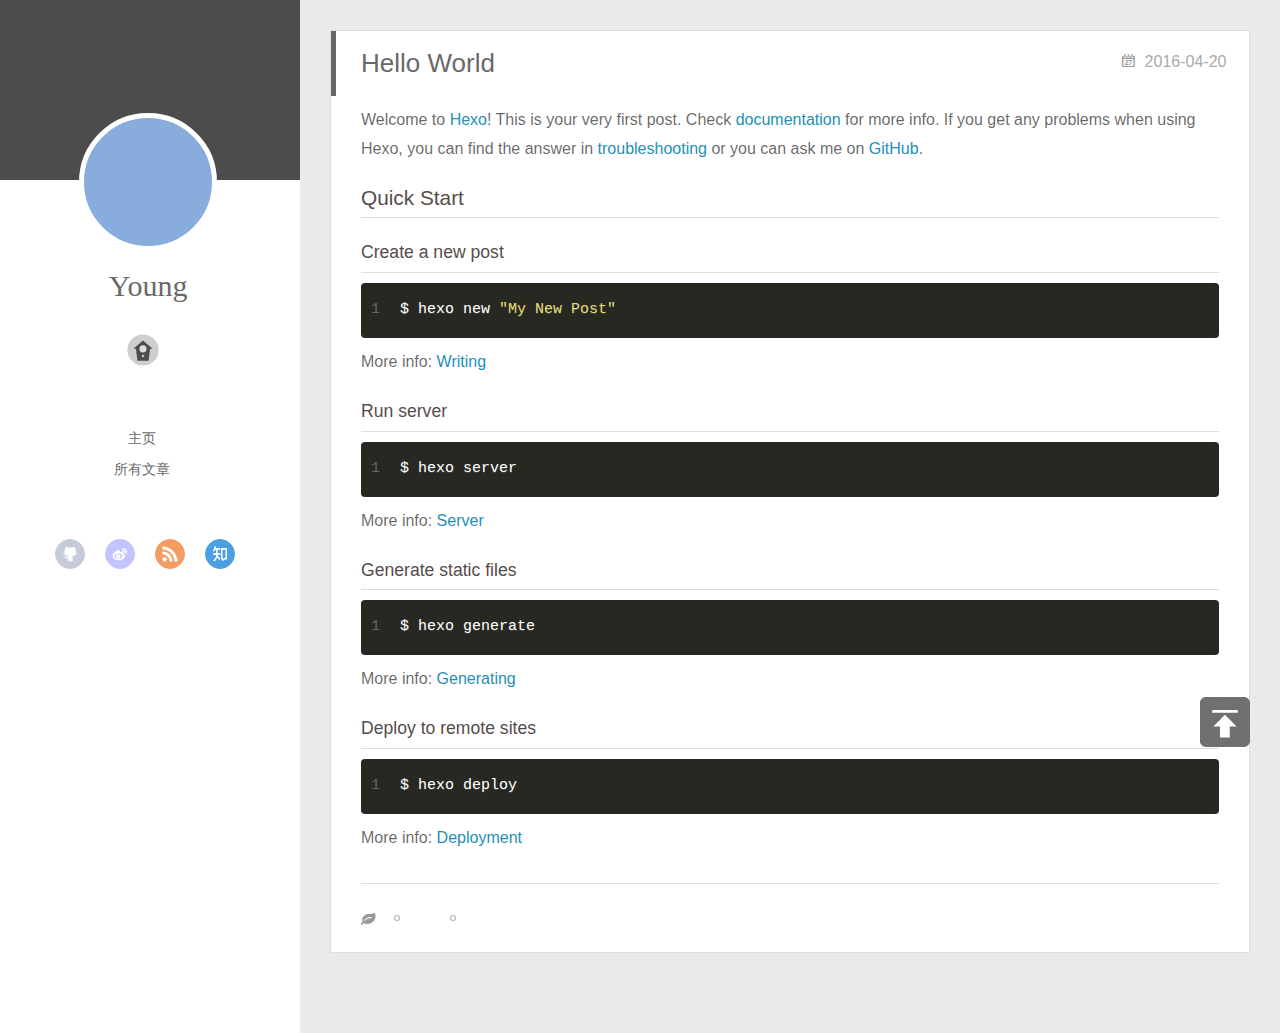
==== commit fa638191: "Site updated: 2016-04-23 17:31:15" ====
--- a/index.html
+++ b/index.html
@@ -30,7 +30,7 @@
     <div class="overlay"></div>
 <div class="intrude-less">
 	
-		<form class="search" action="/search/index.html" method="get" accept-charset="utf-8">
+		<form style="display:none" class="search" action="/search/index.html" method="get" accept-charset="utf-8">
 			<label>Search</label>
 			<input type="text" id="st-search-input" class="st-search-input_my" maxlength="30" placeholder="Search" autocomplete="off" autocorrect="off" autocapitalize="off" />
 		</form>
@@ -131,6 +131,14 @@
 		</div>
 	</header>				
 </div>
+<script type="text/javascript">
+  (function(w,d,t,u,n,s,e){w['SwiftypeObject']=n;w[n]=w[n]||function(){
+  (w[n].q=w[n].q||[]).push(arguments);};s=d.createElement(t);
+  e=d.getElementsByTagName(t)[0];s.async=1;s.src=u;e.parentNode.insertBefore(s,e);
+  })(window,document,'script','//s.swiftypecdn.com/install/v2/st.js','_st');
+  
+  _st('install','PMSckrf6LCVxSnDKYeag','2.0.0');
+</script>
 
     </div>
     <div class="mid-col">
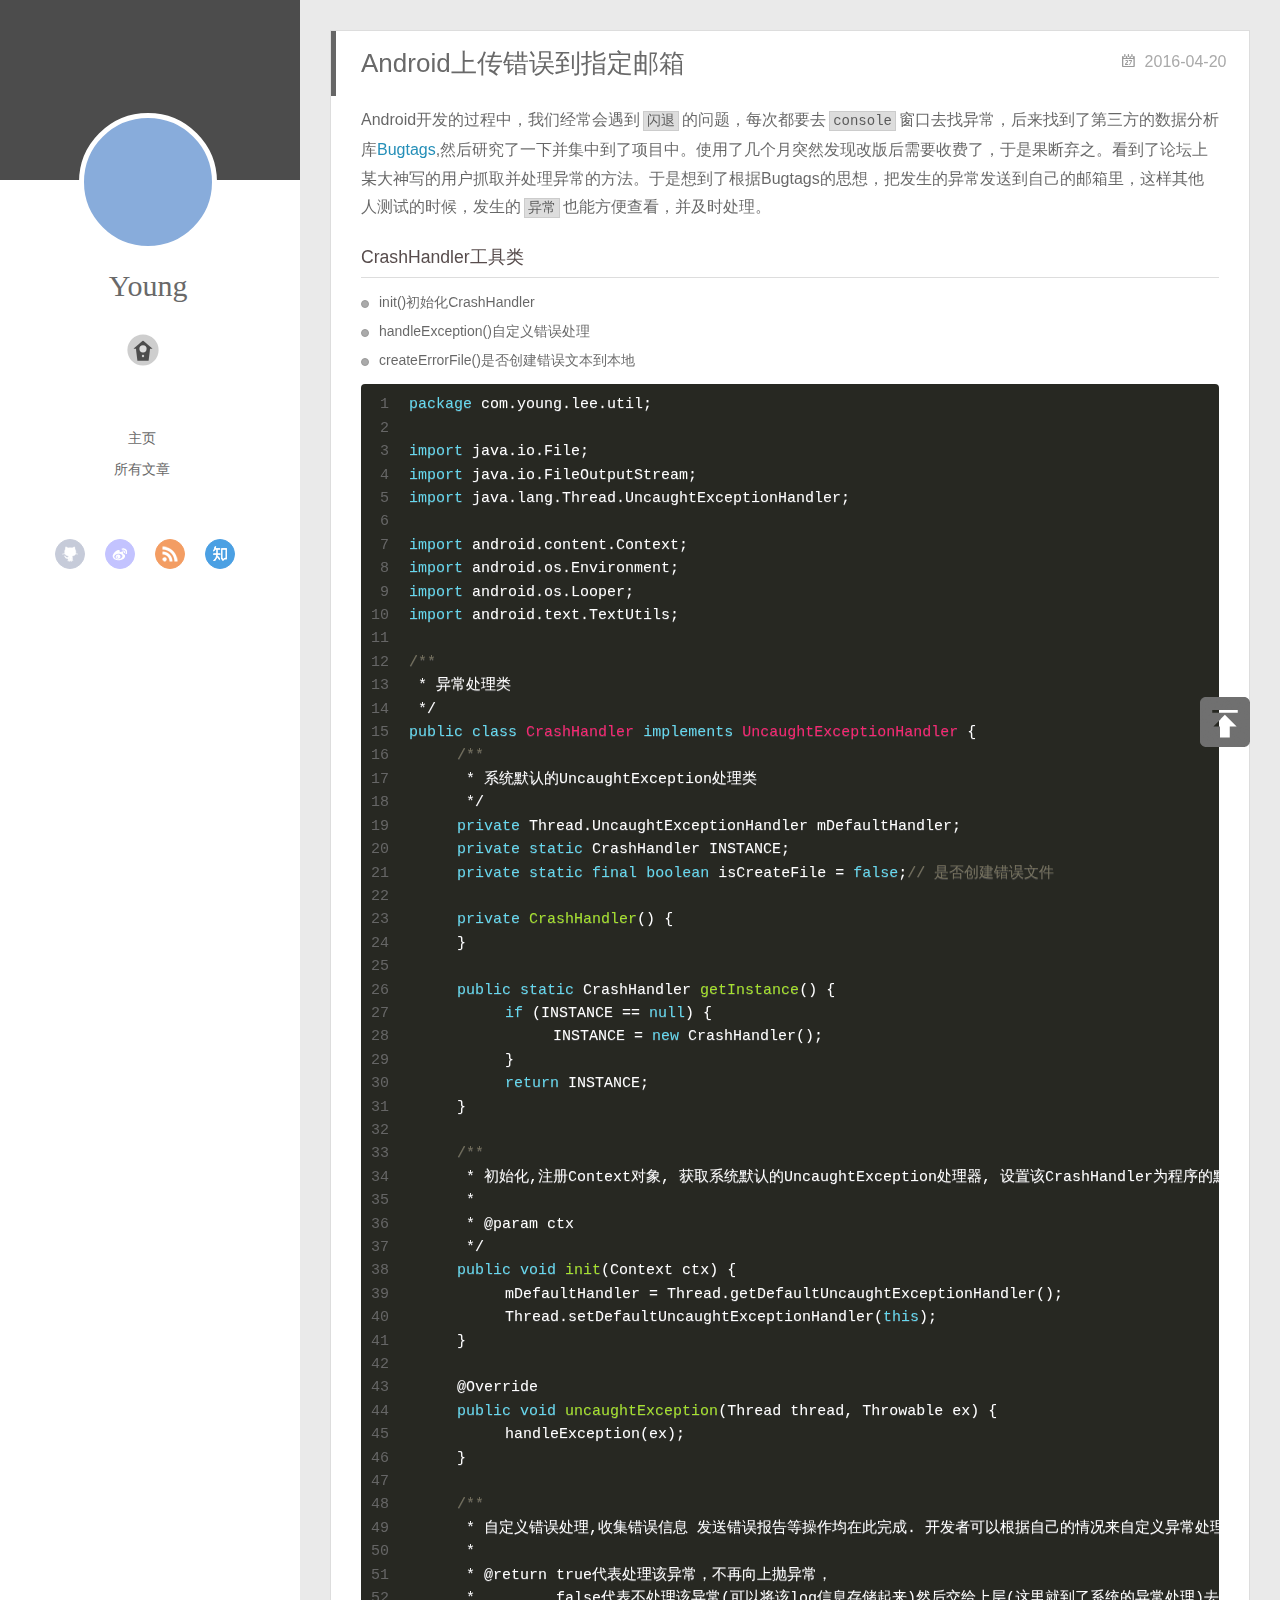
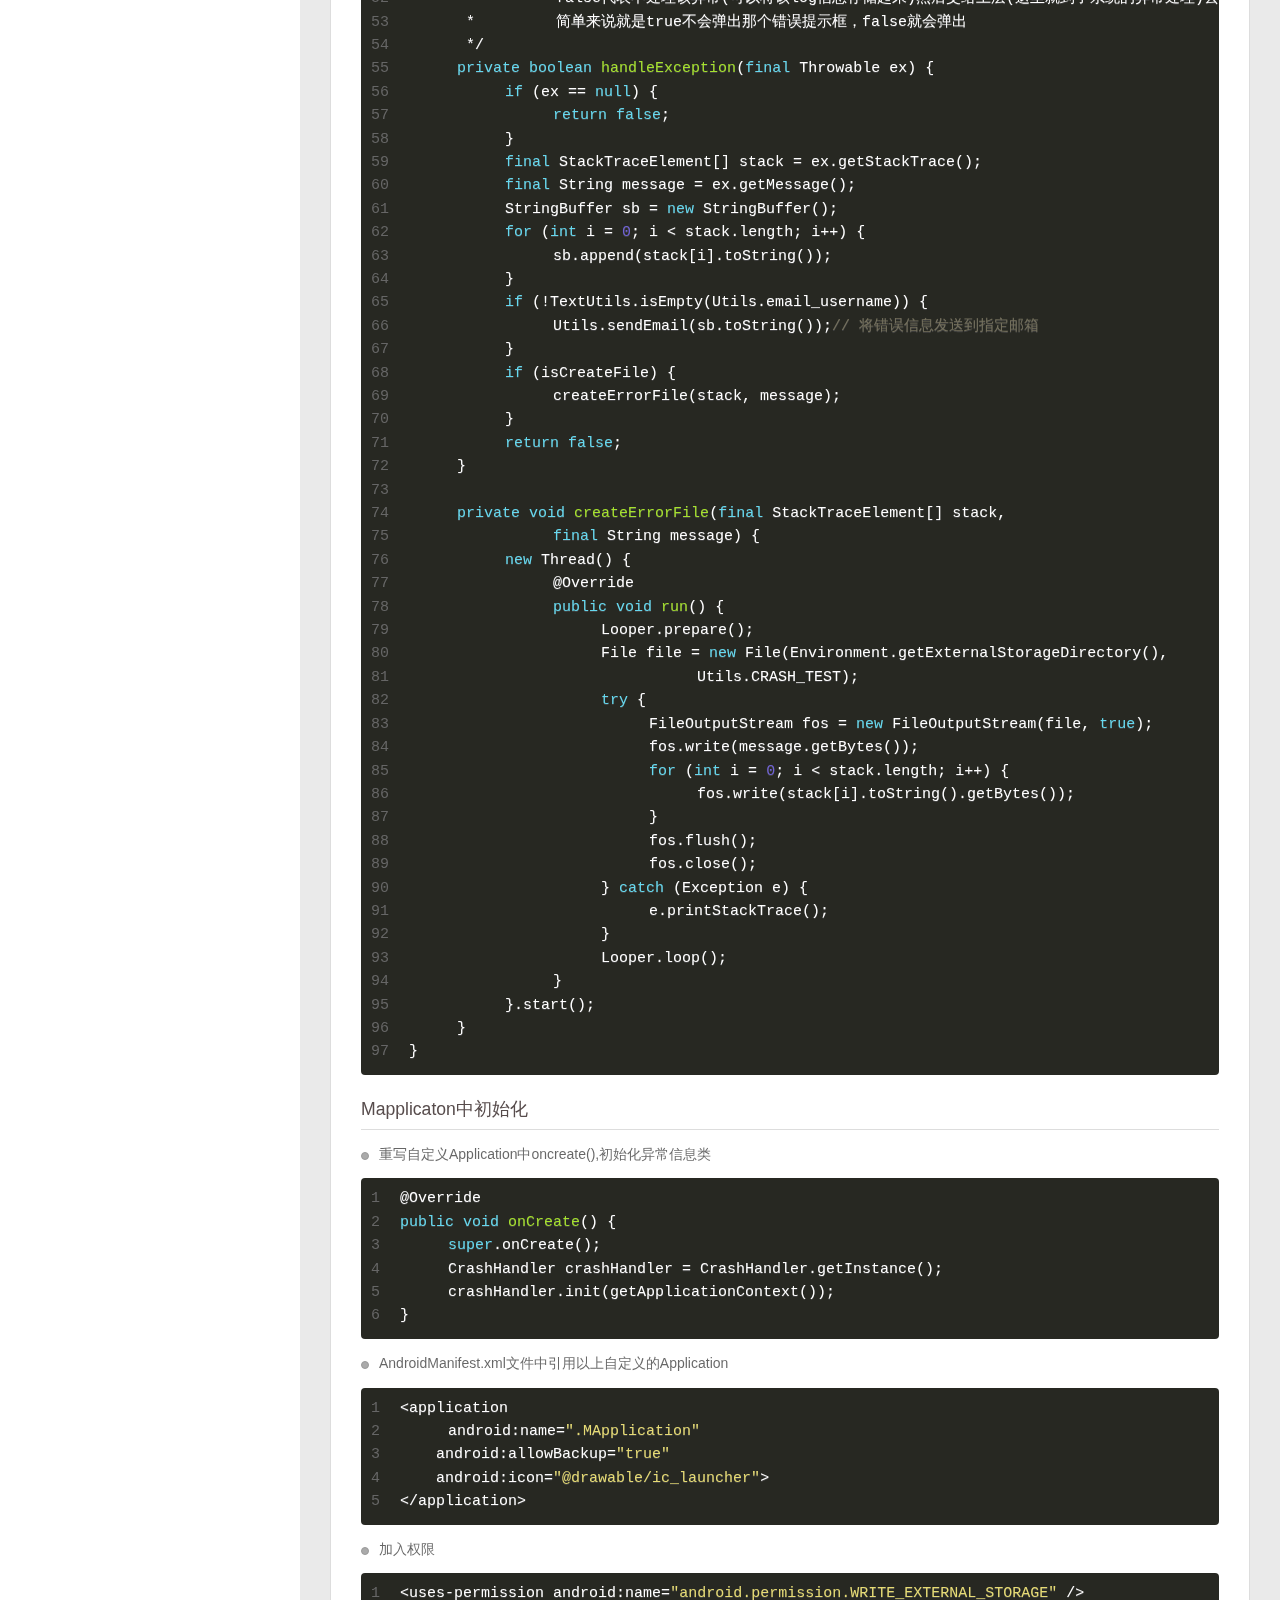
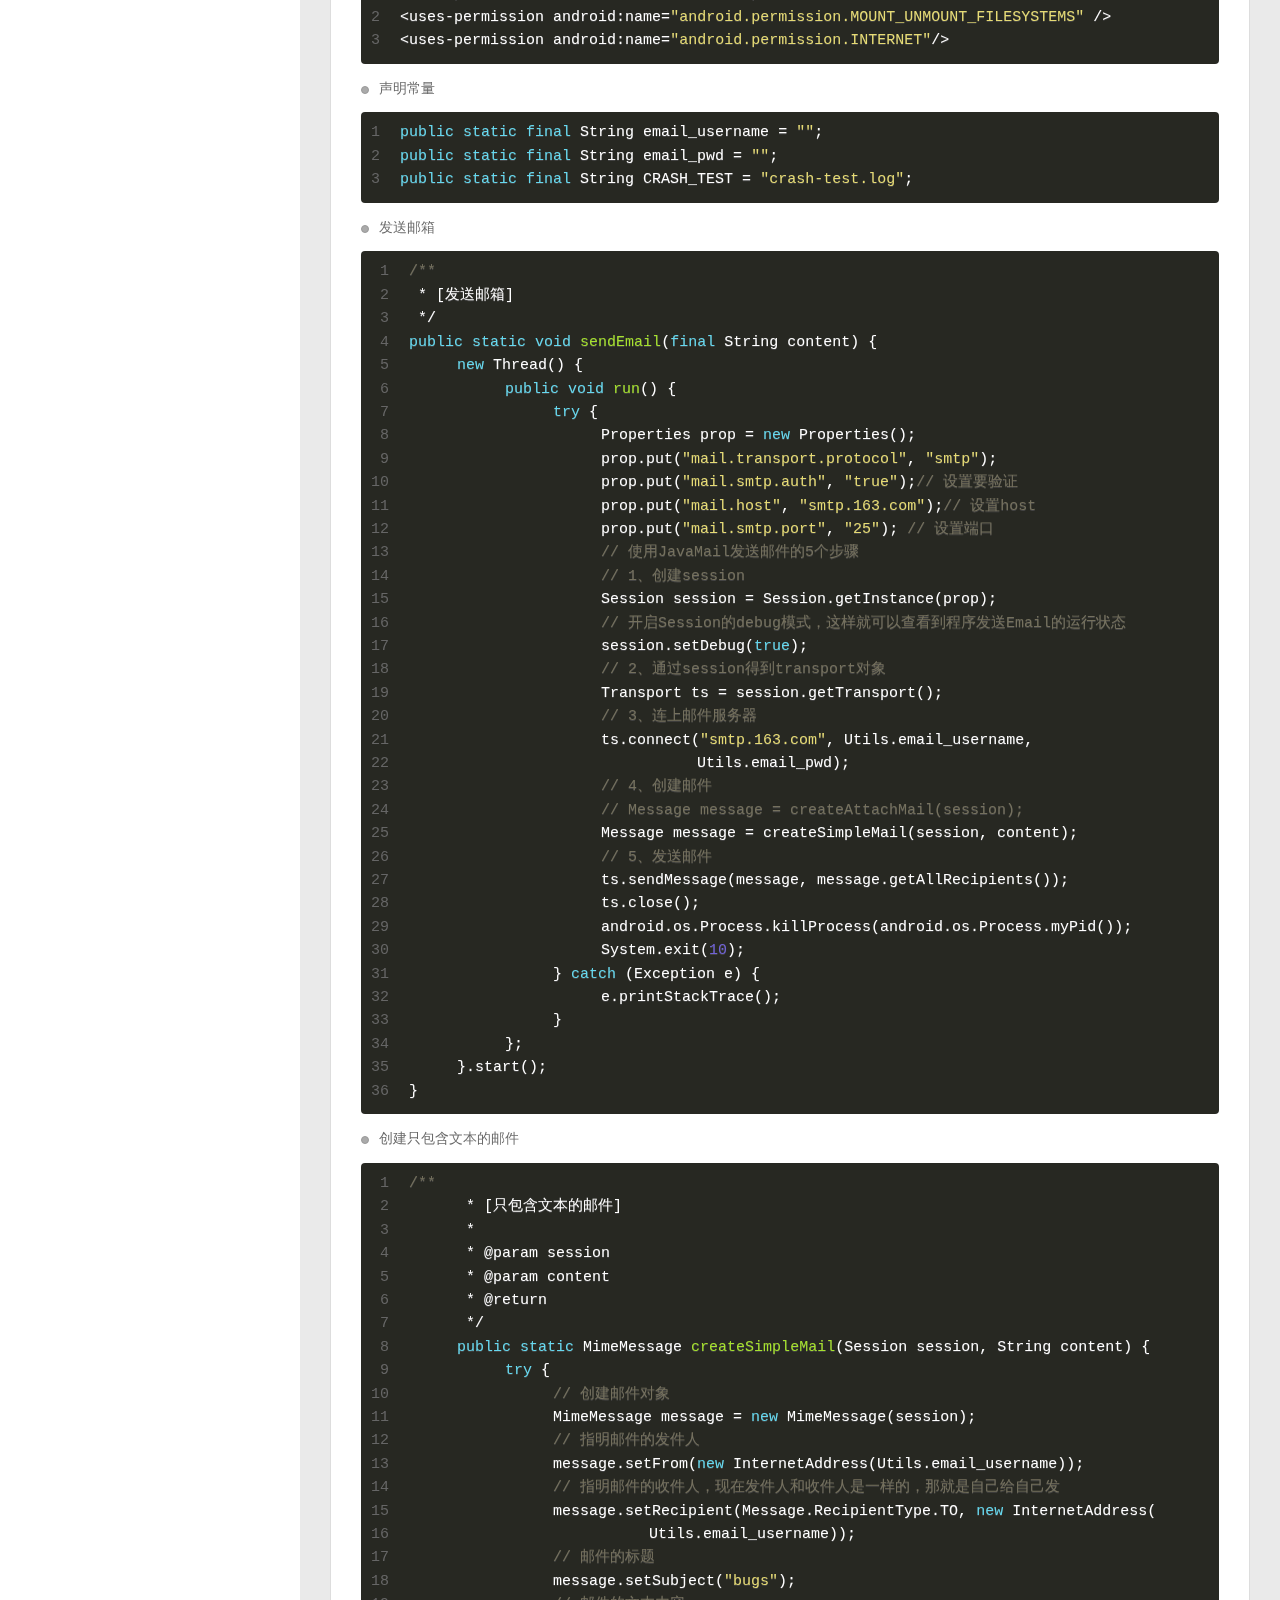
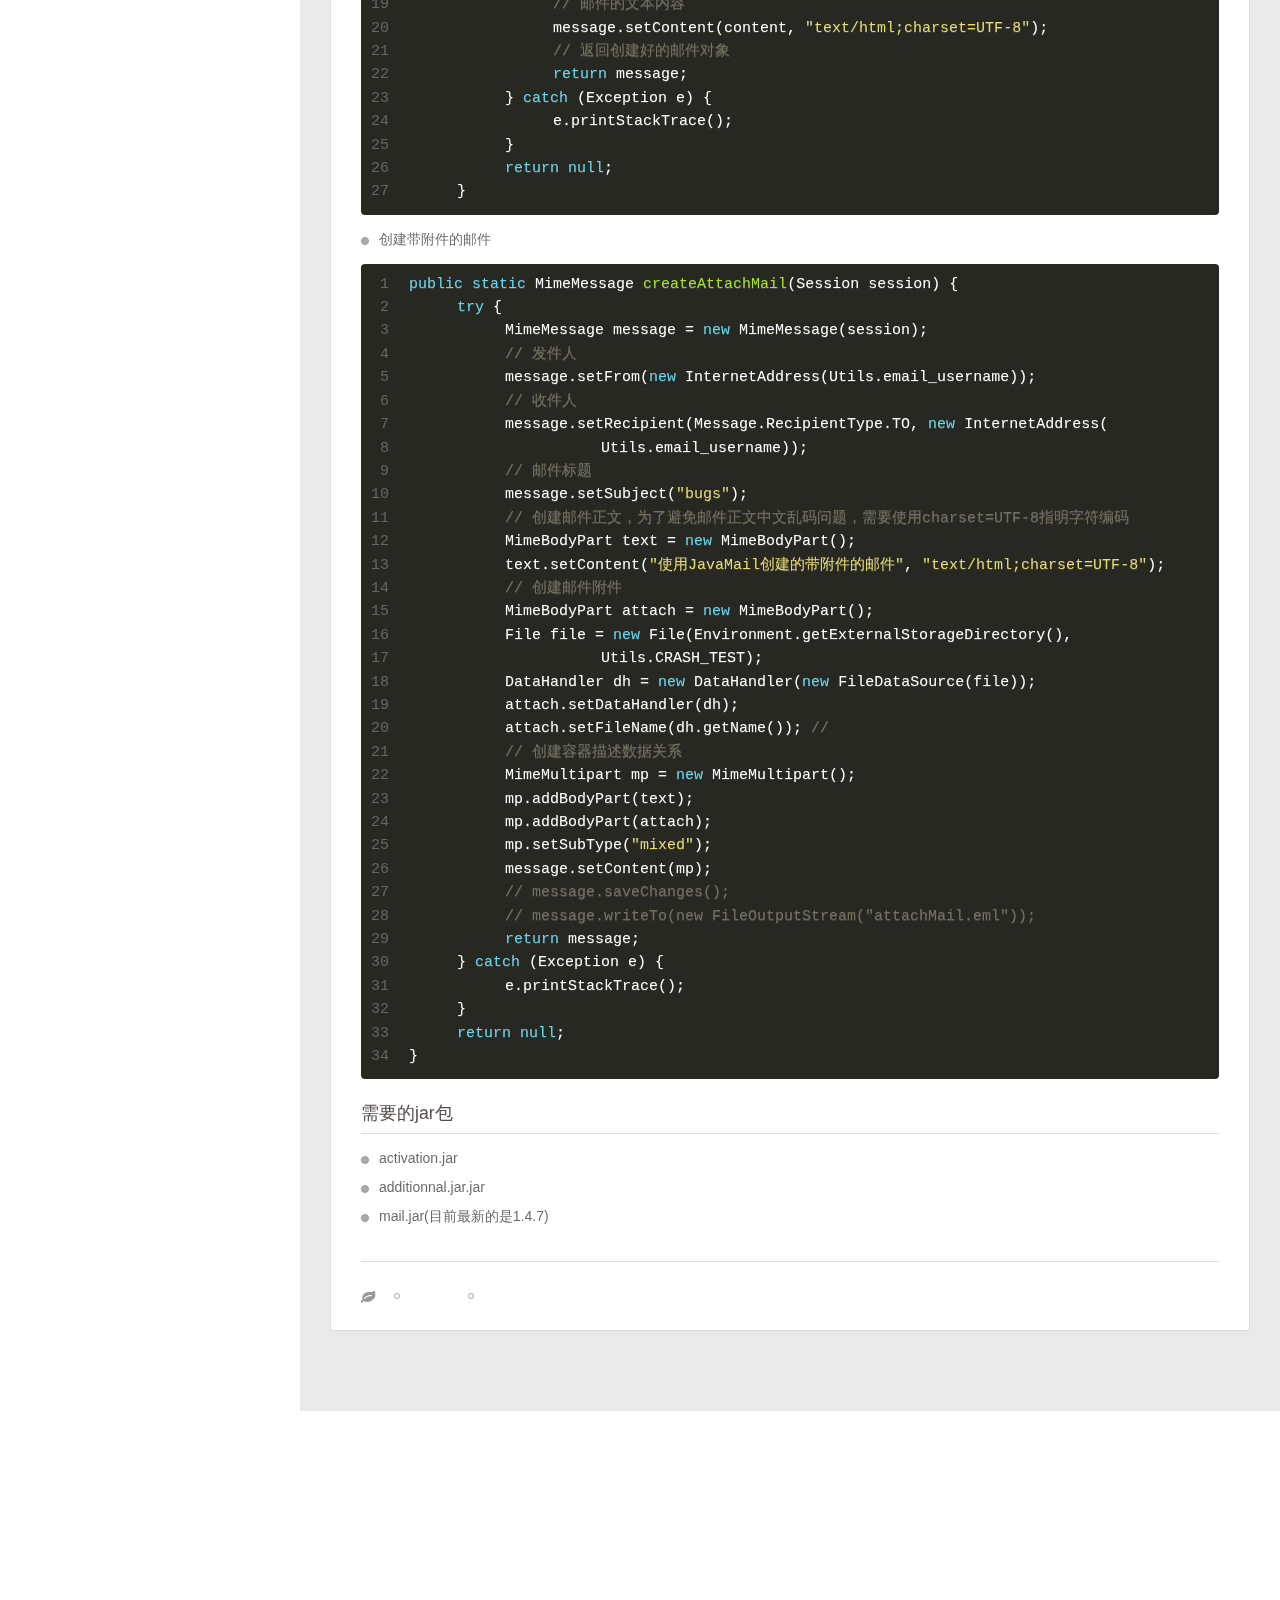
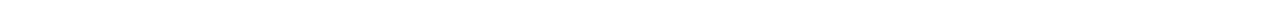
==== commit efa90437: "Site updated: 2016-04-23 18:39:24" ====
--- a/index.html
+++ b/index.html
@@ -113,7 +113,7 @@
 				
 				<section class="switch-part switch-part2">
 					<div class="widget tagcloud" id="js-tagcloud">
-						<a href="/tags/hexo/" style="font-size: 10px;">hexo</a> <a href="/tags/主题/" style="font-size: 10px;">主题</a>
+						<a href="/tags/Android/" style="font-size: 10px;">Android</a> <a href="/tags/工具/" style="font-size: 10px;">工具</a>
 					</div>
 				</section>
 				
@@ -187,10 +187,10 @@
 
       <div class="body-wrap">
   
-    <article id="post-hello-world" class="article article-type-post" itemscope itemprop="blogPost">
+    <article id="post-Android上传错误到指定邮箱" class="article article-type-post" itemscope itemprop="blogPost">
   
     <div class="article-meta">
-      <a href="/2016/04/20/hello-world/" class="article-date">
+      <a href="/2016/04/20/Android上传错误到指定邮箱/" class="article-date">
   	<time datetime="2016-04-20T10:55:42.040Z" itemprop="datePublished">2016-04-20</time>
 </a>
     </div>
@@ -204,7 +204,7 @@
         
   
     <h1 itemprop="name">
-      <a class="article-title" href="/2016/04/20/hello-world/">Hello World</a>
+      <a class="article-title" href="/2016/04/20/Android上传错误到指定邮箱/">Android上传错误到指定邮箱</a>
     </h1>
   
 
@@ -213,15 +213,46 @@
     
     <div class="article-entry" itemprop="articleBody">
       
-        <p>Welcome to <a href="https://hexo.io/" target="_blank" rel="external">Hexo</a>! This is your very first post. Check <a href="https://hexo.io/docs/" target="_blank" rel="external">documentation</a> for more info. If you get any problems when using Hexo, you can find the answer in <a href="https://hexo.io/docs/troubleshooting.html" target="_blank" rel="external">troubleshooting</a> or you can ask me on <a href="https://github.com/hexojs/hexo/issues" target="_blank" rel="external">GitHub</a>.</p>
-<h2 id="Quick-Start"><a href="#Quick-Start" class="headerlink" title="Quick Start"></a>Quick Start</h2><h3 id="Create-a-new-post"><a href="#Create-a-new-post" class="headerlink" title="Create a new post"></a>Create a new post</h3><figure class="highlight bash"><table><tr><td class="gutter"><pre><span class="line">1</span><br></pre></td><td class="code"><pre><span class="line">$ hexo new <span class="string">"My New Post"</span></span><br></pre></td></tr></table></figure>
-<p>More info: <a href="https://hexo.io/docs/writing.html" target="_blank" rel="external">Writing</a></p>
-<h3 id="Run-server"><a href="#Run-server" class="headerlink" title="Run server"></a>Run server</h3><figure class="highlight bash"><table><tr><td class="gutter"><pre><span class="line">1</span><br></pre></td><td class="code"><pre><span class="line">$ hexo server</span><br></pre></td></tr></table></figure>
-<p>More info: <a href="https://hexo.io/docs/server.html" target="_blank" rel="external">Server</a></p>
-<h3 id="Generate-static-files"><a href="#Generate-static-files" class="headerlink" title="Generate static files"></a>Generate static files</h3><figure class="highlight bash"><table><tr><td class="gutter"><pre><span class="line">1</span><br></pre></td><td class="code"><pre><span class="line">$ hexo generate</span><br></pre></td></tr></table></figure>
-<p>More info: <a href="https://hexo.io/docs/generating.html" target="_blank" rel="external">Generating</a></p>
-<h3 id="Deploy-to-remote-sites"><a href="#Deploy-to-remote-sites" class="headerlink" title="Deploy to remote sites"></a>Deploy to remote sites</h3><figure class="highlight bash"><table><tr><td class="gutter"><pre><span class="line">1</span><br></pre></td><td class="code"><pre><span class="line">$ hexo deploy</span><br></pre></td></tr></table></figure>
-<p>More info: <a href="https://hexo.io/docs/deployment.html" target="_blank" rel="external">Deployment</a></p>
+        <p>Android开发的过程中，我们经常会遇到<code>闪退</code>的问题，每次都要去<code>console</code>窗口去找异常，后来找到了第三方的数据分析库<a href="https://www.bugtags.com/" target="_blank" rel="external">Bugtags</a>,然后研究了一下并集中到了项目中。使用了几个月突然发现改版后需要收费了，于是果断弃之。看到了论坛上某大神写的用户抓取并处理异常的方法。于是想到了根据Bugtags的思想，把发生的异常发送到自己的邮箱里，这样其他人测试的时候，发生的<code>异常</code>也能方便查看，并及时处理。</p>
+<h3 id="CrashHandler工具类"><a href="#CrashHandler工具类" class="headerlink" title="CrashHandler工具类"></a>CrashHandler工具类</h3><ul>
+<li>init()初始化CrashHandler</li>
+<li>handleException()自定义错误处理</li>
+<li>createErrorFile()是否创建错误文本到本地</li>
+</ul>
+<figure class="highlight java"><table><tr><td class="gutter"><pre><span class="line">1</span><br><span class="line">2</span><br><span class="line">3</span><br><span class="line">4</span><br><span class="line">5</span><br><span class="line">6</span><br><span class="line">7</span><br><span class="line">8</span><br><span class="line">9</span><br><span class="line">10</span><br><span class="line">11</span><br><span class="line">12</span><br><span class="line">13</span><br><span class="line">14</span><br><span class="line">15</span><br><span class="line">16</span><br><span class="line">17</span><br><span class="line">18</span><br><span class="line">19</span><br><span class="line">20</span><br><span class="line">21</span><br><span class="line">22</span><br><span class="line">23</span><br><span class="line">24</span><br><span class="line">25</span><br><span class="line">26</span><br><span class="line">27</span><br><span class="line">28</span><br><span class="line">29</span><br><span class="line">30</span><br><span class="line">31</span><br><span class="line">32</span><br><span class="line">33</span><br><span class="line">34</span><br><span class="line">35</span><br><span class="line">36</span><br><span class="line">37</span><br><span class="line">38</span><br><span class="line">39</span><br><span class="line">40</span><br><span class="line">41</span><br><span class="line">42</span><br><span class="line">43</span><br><span class="line">44</span><br><span class="line">45</span><br><span class="line">46</span><br><span class="line">47</span><br><span class="line">48</span><br><span class="line">49</span><br><span class="line">50</span><br><span class="line">51</span><br><span class="line">52</span><br><span class="line">53</span><br><span class="line">54</span><br><span class="line">55</span><br><span class="line">56</span><br><span class="line">57</span><br><span class="line">58</span><br><span class="line">59</span><br><span class="line">60</span><br><span class="line">61</span><br><span class="line">62</span><br><span class="line">63</span><br><span class="line">64</span><br><span class="line">65</span><br><span class="line">66</span><br><span class="line">67</span><br><span class="line">68</span><br><span class="line">69</span><br><span class="line">70</span><br><span class="line">71</span><br><span class="line">72</span><br><span class="line">73</span><br><span class="line">74</span><br><span class="line">75</span><br><span class="line">76</span><br><span class="line">77</span><br><span class="line">78</span><br><span class="line">79</span><br><span class="line">80</span><br><span class="line">81</span><br><span class="line">82</span><br><span class="line">83</span><br><span class="line">84</span><br><span class="line">85</span><br><span class="line">86</span><br><span class="line">87</span><br><span class="line">88</span><br><span class="line">89</span><br><span class="line">90</span><br><span class="line">91</span><br><span class="line">92</span><br><span class="line">93</span><br><span class="line">94</span><br><span class="line">95</span><br><span class="line">96</span><br><span class="line">97</span><br></pre></td><td class="code"><pre><span class="line"><span class="keyword">package</span> com.young.lee.util;</span><br><span class="line"></span><br><span class="line"><span class="keyword">import</span> java.io.File;</span><br><span class="line"><span class="keyword">import</span> java.io.FileOutputStream;</span><br><span class="line"><span class="keyword">import</span> java.lang.Thread.UncaughtExceptionHandler;</span><br><span class="line"></span><br><span class="line"><span class="keyword">import</span> android.content.Context;</span><br><span class="line"><span class="keyword">import</span> android.os.Environment;</span><br><span class="line"><span class="keyword">import</span> android.os.Looper;</span><br><span class="line"><span class="keyword">import</span> android.text.TextUtils;</span><br><span class="line"></span><br><span class="line"><span class="comment">/**</span><br><span class="line"> * 异常处理类</span><br><span class="line"> */</span></span><br><span class="line"><span class="keyword">public</span> <span class="class"><span class="keyword">class</span> <span class="title">CrashHandler</span> <span class="keyword">implements</span> <span class="title">UncaughtExceptionHandler</span> </span>&#123;</span><br><span class="line">	<span class="comment">/**</span><br><span class="line">	 * 系统默认的UncaughtException处理类</span><br><span class="line">	 */</span></span><br><span class="line">	<span class="keyword">private</span> Thread.UncaughtExceptionHandler mDefaultHandler;</span><br><span class="line">	<span class="keyword">private</span> <span class="keyword">static</span> CrashHandler INSTANCE;</span><br><span class="line">	<span class="keyword">private</span> <span class="keyword">static</span> <span class="keyword">final</span> <span class="keyword">boolean</span> isCreateFile = <span class="keyword">false</span>;<span class="comment">// 是否创建错误文件</span></span><br><span class="line"></span><br><span class="line">	<span class="function"><span class="keyword">private</span> <span class="title">CrashHandler</span><span class="params">()</span> </span>&#123;</span><br><span class="line">	&#125;</span><br><span class="line"></span><br><span class="line">	<span class="function"><span class="keyword">public</span> <span class="keyword">static</span> CrashHandler <span class="title">getInstance</span><span class="params">()</span> </span>&#123;</span><br><span class="line">		<span class="keyword">if</span> (INSTANCE == <span class="keyword">null</span>) &#123;</span><br><span class="line">			INSTANCE = <span class="keyword">new</span> CrashHandler();</span><br><span class="line">		&#125;</span><br><span class="line">		<span class="keyword">return</span> INSTANCE;</span><br><span class="line">	&#125;</span><br><span class="line"></span><br><span class="line">	<span class="comment">/**</span><br><span class="line">	 * 初始化,注册Context对象, 获取系统默认的UncaughtException处理器, 设置该CrashHandler为程序的默认处理器</span><br><span class="line">	 * </span><br><span class="line">	 * <span class="doctag">@param</span> ctx</span><br><span class="line">	 */</span></span><br><span class="line">	<span class="function"><span class="keyword">public</span> <span class="keyword">void</span> <span class="title">init</span><span class="params">(Context ctx)</span> </span>&#123;</span><br><span class="line">		mDefaultHandler = Thread.getDefaultUncaughtExceptionHandler();</span><br><span class="line">		Thread.setDefaultUncaughtExceptionHandler(<span class="keyword">this</span>);</span><br><span class="line">	&#125;</span><br><span class="line"></span><br><span class="line">	<span class="meta">@Override</span></span><br><span class="line">	<span class="function"><span class="keyword">public</span> <span class="keyword">void</span> <span class="title">uncaughtException</span><span class="params">(Thread thread, Throwable ex)</span> </span>&#123;</span><br><span class="line">		handleException(ex);</span><br><span class="line">	&#125;</span><br><span class="line"></span><br><span class="line">	<span class="comment">/**</span><br><span class="line">	 * 自定义错误处理,收集错误信息 发送错误报告等操作均在此完成. 开发者可以根据自己的情况来自定义异常处理逻辑</span><br><span class="line">	 * </span><br><span class="line">	 * <span class="doctag">@return</span> true代表处理该异常，不再向上抛异常，</span><br><span class="line">	 *         false代表不处理该异常(可以将该log信息存储起来)然后交给上层(这里就到了系统的异常处理)去处理，</span><br><span class="line">	 *         简单来说就是true不会弹出那个错误提示框，false就会弹出</span><br><span class="line">	 */</span></span><br><span class="line">	<span class="function"><span class="keyword">private</span> <span class="keyword">boolean</span> <span class="title">handleException</span><span class="params">(<span class="keyword">final</span> Throwable ex)</span> </span>&#123;</span><br><span class="line">		<span class="keyword">if</span> (ex == <span class="keyword">null</span>) &#123;</span><br><span class="line">			<span class="keyword">return</span> <span class="keyword">false</span>;</span><br><span class="line">		&#125;</span><br><span class="line">		<span class="keyword">final</span> StackTraceElement[] stack = ex.getStackTrace();</span><br><span class="line">		<span class="keyword">final</span> String message = ex.getMessage();</span><br><span class="line">		StringBuffer sb = <span class="keyword">new</span> StringBuffer();</span><br><span class="line">		<span class="keyword">for</span> (<span class="keyword">int</span> i = <span class="number">0</span>; i &lt; stack.length; i++) &#123;</span><br><span class="line">			sb.append(stack[i].toString());</span><br><span class="line">		&#125;</span><br><span class="line">		<span class="keyword">if</span> (!TextUtils.isEmpty(Utils.email_username)) &#123;</span><br><span class="line">			Utils.sendEmail(sb.toString());<span class="comment">// 将错误信息发送到指定邮箱</span></span><br><span class="line">		&#125;</span><br><span class="line">		<span class="keyword">if</span> (isCreateFile) &#123;</span><br><span class="line">			createErrorFile(stack, message);</span><br><span class="line">		&#125;</span><br><span class="line">		<span class="keyword">return</span> <span class="keyword">false</span>;</span><br><span class="line">	&#125;</span><br><span class="line"></span><br><span class="line">	<span class="function"><span class="keyword">private</span> <span class="keyword">void</span> <span class="title">createErrorFile</span><span class="params">(<span class="keyword">final</span> StackTraceElement[] stack,</span><br><span class="line">			<span class="keyword">final</span> String message)</span> </span>&#123;</span><br><span class="line">		<span class="keyword">new</span> Thread() &#123;</span><br><span class="line">			<span class="meta">@Override</span></span><br><span class="line">			<span class="function"><span class="keyword">public</span> <span class="keyword">void</span> <span class="title">run</span><span class="params">()</span> </span>&#123;</span><br><span class="line">				Looper.prepare();</span><br><span class="line">				File file = <span class="keyword">new</span> File(Environment.getExternalStorageDirectory(),</span><br><span class="line">						Utils.CRASH_TEST);</span><br><span class="line">				<span class="keyword">try</span> &#123;</span><br><span class="line">					FileOutputStream fos = <span class="keyword">new</span> FileOutputStream(file, <span class="keyword">true</span>);</span><br><span class="line">					fos.write(message.getBytes());</span><br><span class="line">					<span class="keyword">for</span> (<span class="keyword">int</span> i = <span class="number">0</span>; i &lt; stack.length; i++) &#123;</span><br><span class="line">						fos.write(stack[i].toString().getBytes());</span><br><span class="line">					&#125;</span><br><span class="line">					fos.flush();</span><br><span class="line">					fos.close();</span><br><span class="line">				&#125; <span class="keyword">catch</span> (Exception e) &#123;</span><br><span class="line">					e.printStackTrace();</span><br><span class="line">				&#125;</span><br><span class="line">				Looper.loop();</span><br><span class="line">			&#125;</span><br><span class="line">		&#125;.start();</span><br><span class="line">	&#125;</span><br><span class="line">&#125;</span><br></pre></td></tr></table></figure>
+<h3 id="Mapplicaton中初始化"><a href="#Mapplicaton中初始化" class="headerlink" title="Mapplicaton中初始化"></a>Mapplicaton中初始化</h3><ul>
+<li>重写自定义Application中oncreate(),初始化异常信息类</li>
+</ul>
+<figure class="highlight java"><table><tr><td class="gutter"><pre><span class="line">1</span><br><span class="line">2</span><br><span class="line">3</span><br><span class="line">4</span><br><span class="line">5</span><br><span class="line">6</span><br></pre></td><td class="code"><pre><span class="line"><span class="meta">@Override</span></span><br><span class="line"><span class="function"><span class="keyword">public</span> <span class="keyword">void</span> <span class="title">onCreate</span><span class="params">()</span> </span>&#123;</span><br><span class="line">	<span class="keyword">super</span>.onCreate();</span><br><span class="line">	CrashHandler crashHandler = CrashHandler.getInstance();</span><br><span class="line">	crashHandler.init(getApplicationContext());</span><br><span class="line">&#125;</span><br></pre></td></tr></table></figure>
+<ul>
+<li>AndroidManifest.xml文件中引用以上自定义的Application</li>
+</ul>
+<figure class="highlight xml"><table><tr><td class="gutter"><pre><span class="line">1</span><br><span class="line">2</span><br><span class="line">3</span><br><span class="line">4</span><br><span class="line">5</span><br></pre></td><td class="code"><pre><span class="line"><span class="tag">&lt;<span class="name">application</span></span><br><span class="line">	<span class="attr">android:name</span>=<span class="string">".MApplication"</span></span><br><span class="line">    <span class="attr">android:allowBackup</span>=<span class="string">"true"</span></span><br><span class="line">    <span class="attr">android:icon</span>=<span class="string">"@drawable/ic_launcher"</span>&gt;</span></span><br><span class="line"><span class="tag">&lt;/<span class="name">application</span>&gt;</span></span><br></pre></td></tr></table></figure>
+<ul>
+<li><p>加入权限</p>
+<figure class="highlight xml"><table><tr><td class="gutter"><pre><span class="line">1</span><br><span class="line">2</span><br><span class="line">3</span><br></pre></td><td class="code"><pre><span class="line"><span class="tag">&lt;<span class="name">uses-permission</span> <span class="attr">android:name</span>=<span class="string">"android.permission.WRITE_EXTERNAL_STORAGE"</span> /&gt;</span></span><br><span class="line"><span class="tag">&lt;<span class="name">uses-permission</span> <span class="attr">android:name</span>=<span class="string">"android.permission.MOUNT_UNMOUNT_FILESYSTEMS"</span> /&gt;</span></span><br><span class="line"><span class="tag">&lt;<span class="name">uses-permission</span> <span class="attr">android:name</span>=<span class="string">"android.permission.INTERNET"</span>/&gt;</span></span><br></pre></td></tr></table></figure>
+</li>
+<li><p>声明常量</p>
+</li>
+</ul>
+<figure class="highlight java"><table><tr><td class="gutter"><pre><span class="line">1</span><br><span class="line">2</span><br><span class="line">3</span><br></pre></td><td class="code"><pre><span class="line"><span class="keyword">public</span> <span class="keyword">static</span> <span class="keyword">final</span> String email_username = <span class="string">""</span>;</span><br><span class="line"><span class="keyword">public</span> <span class="keyword">static</span> <span class="keyword">final</span> String email_pwd = <span class="string">""</span>;</span><br><span class="line"><span class="keyword">public</span> <span class="keyword">static</span> <span class="keyword">final</span> String CRASH_TEST = <span class="string">"crash-test.log"</span>;</span><br></pre></td></tr></table></figure>
+<ul>
+<li>发送邮箱</li>
+</ul>
+<figure class="highlight java"><table><tr><td class="gutter"><pre><span class="line">1</span><br><span class="line">2</span><br><span class="line">3</span><br><span class="line">4</span><br><span class="line">5</span><br><span class="line">6</span><br><span class="line">7</span><br><span class="line">8</span><br><span class="line">9</span><br><span class="line">10</span><br><span class="line">11</span><br><span class="line">12</span><br><span class="line">13</span><br><span class="line">14</span><br><span class="line">15</span><br><span class="line">16</span><br><span class="line">17</span><br><span class="line">18</span><br><span class="line">19</span><br><span class="line">20</span><br><span class="line">21</span><br><span class="line">22</span><br><span class="line">23</span><br><span class="line">24</span><br><span class="line">25</span><br><span class="line">26</span><br><span class="line">27</span><br><span class="line">28</span><br><span class="line">29</span><br><span class="line">30</span><br><span class="line">31</span><br><span class="line">32</span><br><span class="line">33</span><br><span class="line">34</span><br><span class="line">35</span><br><span class="line">36</span><br></pre></td><td class="code"><pre><span class="line"><span class="comment">/**</span><br><span class="line"> * [发送邮箱]</span><br><span class="line"> */</span></span><br><span class="line"><span class="function"><span class="keyword">public</span> <span class="keyword">static</span> <span class="keyword">void</span> <span class="title">sendEmail</span><span class="params">(<span class="keyword">final</span> String content)</span> </span>&#123;</span><br><span class="line">	<span class="keyword">new</span> Thread() &#123;</span><br><span class="line">		<span class="function"><span class="keyword">public</span> <span class="keyword">void</span> <span class="title">run</span><span class="params">()</span> </span>&#123;</span><br><span class="line">			<span class="keyword">try</span> &#123;</span><br><span class="line">				Properties prop = <span class="keyword">new</span> Properties();</span><br><span class="line">				prop.put(<span class="string">"mail.transport.protocol"</span>, <span class="string">"smtp"</span>);</span><br><span class="line">				prop.put(<span class="string">"mail.smtp.auth"</span>, <span class="string">"true"</span>);<span class="comment">// 设置要验证</span></span><br><span class="line">				prop.put(<span class="string">"mail.host"</span>, <span class="string">"smtp.163.com"</span>);<span class="comment">// 设置host</span></span><br><span class="line">				prop.put(<span class="string">"mail.smtp.port"</span>, <span class="string">"25"</span>); <span class="comment">// 设置端口</span></span><br><span class="line">				<span class="comment">// 使用JavaMail发送邮件的5个步骤</span></span><br><span class="line">				<span class="comment">// 1、创建session</span></span><br><span class="line">				Session session = Session.getInstance(prop);</span><br><span class="line">				<span class="comment">// 开启Session的debug模式，这样就可以查看到程序发送Email的运行状态</span></span><br><span class="line">				session.setDebug(<span class="keyword">true</span>);</span><br><span class="line">				<span class="comment">// 2、通过session得到transport对象</span></span><br><span class="line">				Transport ts = session.getTransport();</span><br><span class="line">				<span class="comment">// 3、连上邮件服务器</span></span><br><span class="line">				ts.connect(<span class="string">"smtp.163.com"</span>, Utils.email_username,</span><br><span class="line">						Utils.email_pwd);</span><br><span class="line">				<span class="comment">// 4、创建邮件</span></span><br><span class="line">				<span class="comment">// Message message = createAttachMail(session);</span></span><br><span class="line">				Message message = createSimpleMail(session, content);</span><br><span class="line">				<span class="comment">// 5、发送邮件</span></span><br><span class="line">				ts.sendMessage(message, message.getAllRecipients());</span><br><span class="line">				ts.close();</span><br><span class="line">				android.os.Process.killProcess(android.os.Process.myPid());</span><br><span class="line">				System.exit(<span class="number">10</span>);</span><br><span class="line">			&#125; <span class="keyword">catch</span> (Exception e) &#123;</span><br><span class="line">				e.printStackTrace();</span><br><span class="line">			&#125;</span><br><span class="line">		&#125;;</span><br><span class="line">	&#125;.start();</span><br><span class="line">&#125;</span><br></pre></td></tr></table></figure>
+<ul>
+<li>创建只包含文本的邮件</li>
+</ul>
+<figure class="highlight java"><table><tr><td class="gutter"><pre><span class="line">1</span><br><span class="line">2</span><br><span class="line">3</span><br><span class="line">4</span><br><span class="line">5</span><br><span class="line">6</span><br><span class="line">7</span><br><span class="line">8</span><br><span class="line">9</span><br><span class="line">10</span><br><span class="line">11</span><br><span class="line">12</span><br><span class="line">13</span><br><span class="line">14</span><br><span class="line">15</span><br><span class="line">16</span><br><span class="line">17</span><br><span class="line">18</span><br><span class="line">19</span><br><span class="line">20</span><br><span class="line">21</span><br><span class="line">22</span><br><span class="line">23</span><br><span class="line">24</span><br><span class="line">25</span><br><span class="line">26</span><br><span class="line">27</span><br></pre></td><td class="code"><pre><span class="line"><span class="comment">/**</span><br><span class="line">	 * [只包含文本的邮件]</span><br><span class="line">	 * </span><br><span class="line">	 * <span class="doctag">@param</span> session</span><br><span class="line">	 * <span class="doctag">@param</span> content</span><br><span class="line">	 * <span class="doctag">@return</span></span><br><span class="line">	 */</span></span><br><span class="line">	<span class="function"><span class="keyword">public</span> <span class="keyword">static</span> MimeMessage <span class="title">createSimpleMail</span><span class="params">(Session session, String content)</span> </span>&#123;</span><br><span class="line">		<span class="keyword">try</span> &#123;</span><br><span class="line">			<span class="comment">// 创建邮件对象</span></span><br><span class="line">			MimeMessage message = <span class="keyword">new</span> MimeMessage(session);</span><br><span class="line">			<span class="comment">// 指明邮件的发件人</span></span><br><span class="line">			message.setFrom(<span class="keyword">new</span> InternetAddress(Utils.email_username));</span><br><span class="line">			<span class="comment">// 指明邮件的收件人，现在发件人和收件人是一样的，那就是自己给自己发</span></span><br><span class="line">			message.setRecipient(Message.RecipientType.TO, <span class="keyword">new</span> InternetAddress(</span><br><span class="line">					Utils.email_username));</span><br><span class="line">			<span class="comment">// 邮件的标题</span></span><br><span class="line">			message.setSubject(<span class="string">"bugs"</span>);</span><br><span class="line">			<span class="comment">// 邮件的文本内容</span></span><br><span class="line">			message.setContent(content, <span class="string">"text/html;charset=UTF-8"</span>);</span><br><span class="line">			<span class="comment">// 返回创建好的邮件对象</span></span><br><span class="line">			<span class="keyword">return</span> message;</span><br><span class="line">		&#125; <span class="keyword">catch</span> (Exception e) &#123;</span><br><span class="line">			e.printStackTrace();</span><br><span class="line">		&#125;</span><br><span class="line">		<span class="keyword">return</span> <span class="keyword">null</span>;</span><br><span class="line">	&#125;</span><br></pre></td></tr></table></figure>
+<ul>
+<li>创建带附件的邮件</li>
+</ul>
+<figure class="highlight java"><table><tr><td class="gutter"><pre><span class="line">1</span><br><span class="line">2</span><br><span class="line">3</span><br><span class="line">4</span><br><span class="line">5</span><br><span class="line">6</span><br><span class="line">7</span><br><span class="line">8</span><br><span class="line">9</span><br><span class="line">10</span><br><span class="line">11</span><br><span class="line">12</span><br><span class="line">13</span><br><span class="line">14</span><br><span class="line">15</span><br><span class="line">16</span><br><span class="line">17</span><br><span class="line">18</span><br><span class="line">19</span><br><span class="line">20</span><br><span class="line">21</span><br><span class="line">22</span><br><span class="line">23</span><br><span class="line">24</span><br><span class="line">25</span><br><span class="line">26</span><br><span class="line">27</span><br><span class="line">28</span><br><span class="line">29</span><br><span class="line">30</span><br><span class="line">31</span><br><span class="line">32</span><br><span class="line">33</span><br><span class="line">34</span><br></pre></td><td class="code"><pre><span class="line"><span class="function"><span class="keyword">public</span> <span class="keyword">static</span> MimeMessage <span class="title">createAttachMail</span><span class="params">(Session session)</span> </span>&#123;</span><br><span class="line">	<span class="keyword">try</span> &#123;</span><br><span class="line">		MimeMessage message = <span class="keyword">new</span> MimeMessage(session);</span><br><span class="line">		<span class="comment">// 发件人</span></span><br><span class="line">		message.setFrom(<span class="keyword">new</span> InternetAddress(Utils.email_username));</span><br><span class="line">		<span class="comment">// 收件人</span></span><br><span class="line">		message.setRecipient(Message.RecipientType.TO, <span class="keyword">new</span> InternetAddress(</span><br><span class="line">				Utils.email_username));</span><br><span class="line">		<span class="comment">// 邮件标题</span></span><br><span class="line">		message.setSubject(<span class="string">"bugs"</span>);</span><br><span class="line">		<span class="comment">// 创建邮件正文，为了避免邮件正文中文乱码问题，需要使用charset=UTF-8指明字符编码</span></span><br><span class="line">		MimeBodyPart text = <span class="keyword">new</span> MimeBodyPart();</span><br><span class="line">		text.setContent(<span class="string">"使用JavaMail创建的带附件的邮件"</span>, <span class="string">"text/html;charset=UTF-8"</span>);</span><br><span class="line">		<span class="comment">// 创建邮件附件</span></span><br><span class="line">		MimeBodyPart attach = <span class="keyword">new</span> MimeBodyPart();</span><br><span class="line">		File file = <span class="keyword">new</span> File(Environment.getExternalStorageDirectory(),</span><br><span class="line">				Utils.CRASH_TEST);</span><br><span class="line">		DataHandler dh = <span class="keyword">new</span> DataHandler(<span class="keyword">new</span> FileDataSource(file));</span><br><span class="line">		attach.setDataHandler(dh);</span><br><span class="line">		attach.setFileName(dh.getName()); <span class="comment">//</span></span><br><span class="line">		<span class="comment">// 创建容器描述数据关系</span></span><br><span class="line">		MimeMultipart mp = <span class="keyword">new</span> MimeMultipart();</span><br><span class="line">		mp.addBodyPart(text);</span><br><span class="line">		mp.addBodyPart(attach);</span><br><span class="line">		mp.setSubType(<span class="string">"mixed"</span>);</span><br><span class="line">		message.setContent(mp);</span><br><span class="line">		<span class="comment">// message.saveChanges();</span></span><br><span class="line">		<span class="comment">// message.writeTo(new FileOutputStream("attachMail.eml"));</span></span><br><span class="line">		<span class="keyword">return</span> message;</span><br><span class="line">	&#125; <span class="keyword">catch</span> (Exception e) &#123;</span><br><span class="line">		e.printStackTrace();</span><br><span class="line">	&#125;</span><br><span class="line">	<span class="keyword">return</span> <span class="keyword">null</span>;</span><br><span class="line">&#125;</span><br></pre></td></tr></table></figure>
+<h3 id="需要的jar包"><a href="#需要的jar包" class="headerlink" title="需要的jar包"></a>需要的jar包</h3><ul>
+<li>activation.jar</li>
+<li>additionnal.jar.jar</li>
+<li>mail.jar(目前最新的是1.4.7)</li>
+</ul>
 
       
     </div>
@@ -230,7 +261,7 @@
       
       
 	<div class="article-tag tagcloud">
-		<ul class="article-tag-list"><li class="article-tag-list-item"><a class="article-tag-list-link" href="/tags/hexo/">hexo</a></li><li class="article-tag-list-item"><a class="article-tag-list-link" href="/tags/主题/">主题</a></li></ul>
+		<ul class="article-tag-list"><li class="article-tag-list-item"><a class="article-tag-list-link" href="/tags/Android/">Android</a></li><li class="article-tag-list-item"><a class="article-tag-list-link" href="/tags/工具/">工具</a></li></ul>
 	</div>
 
       
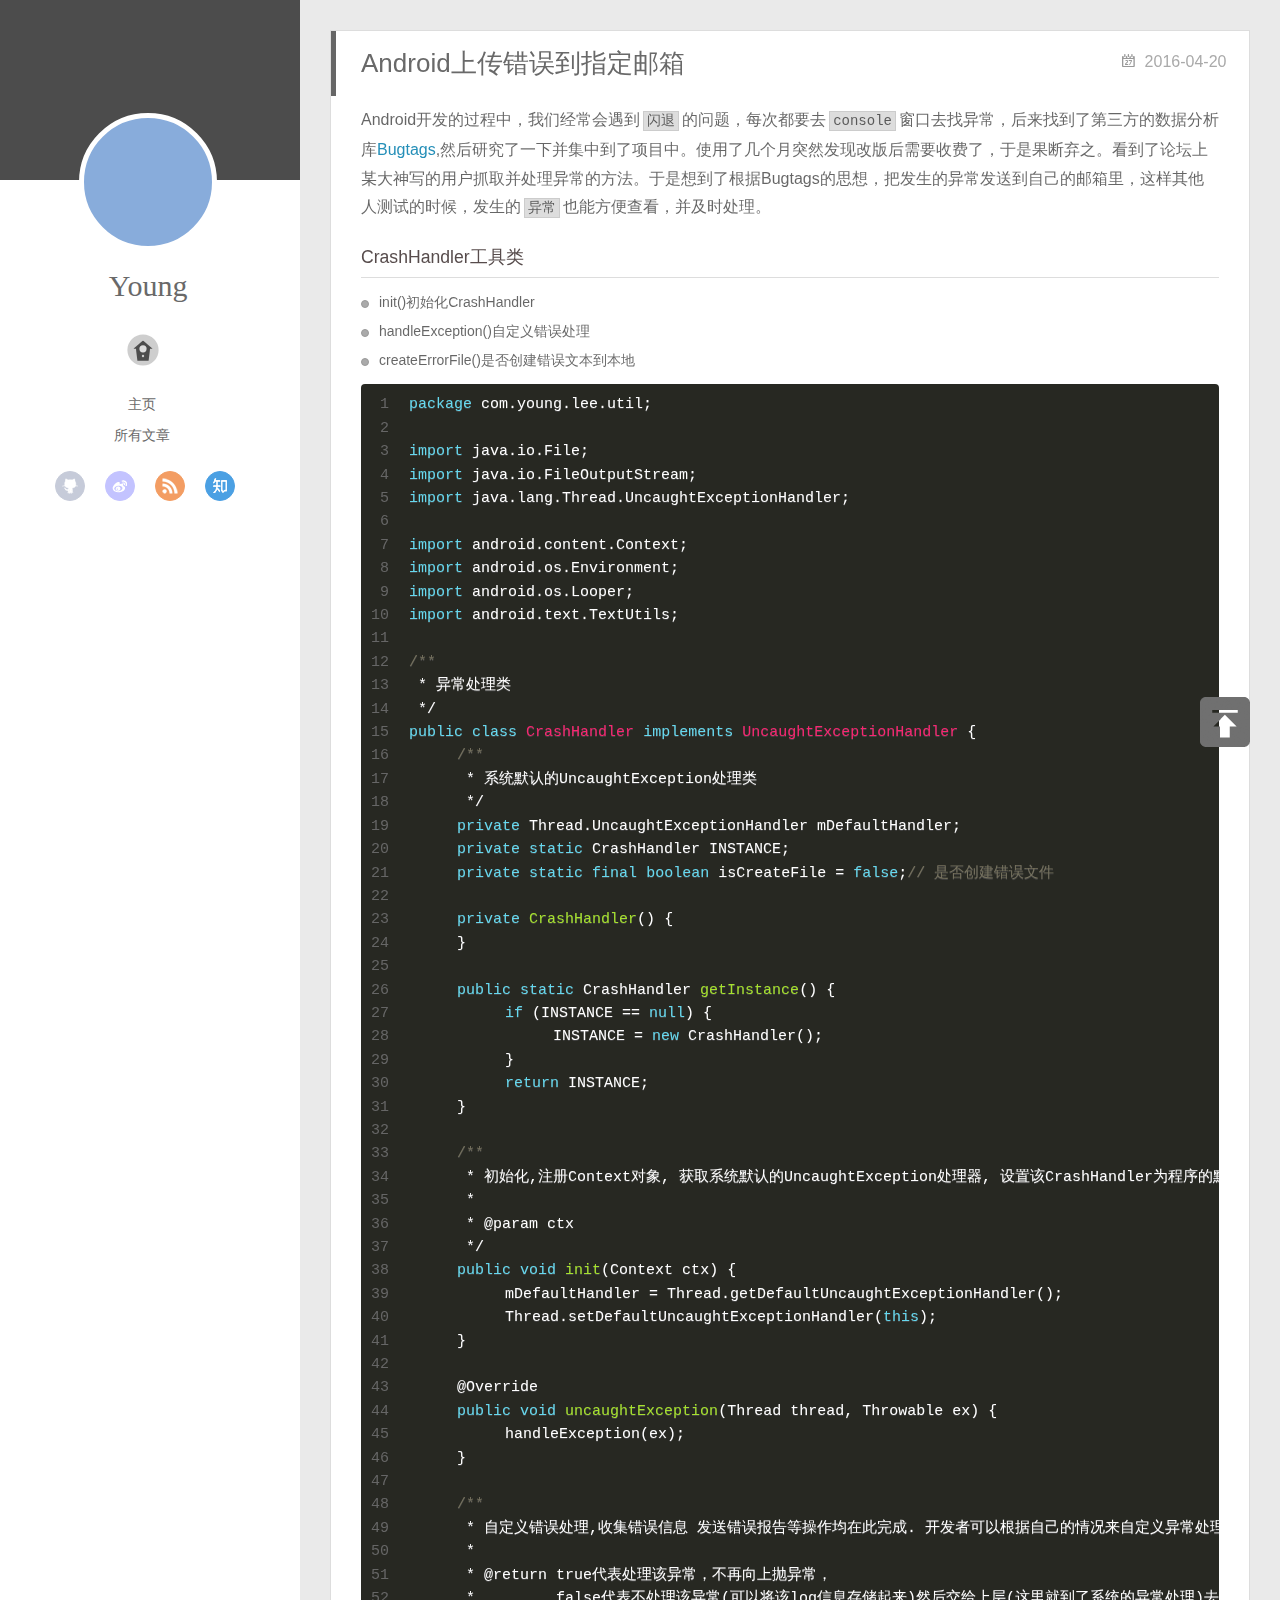
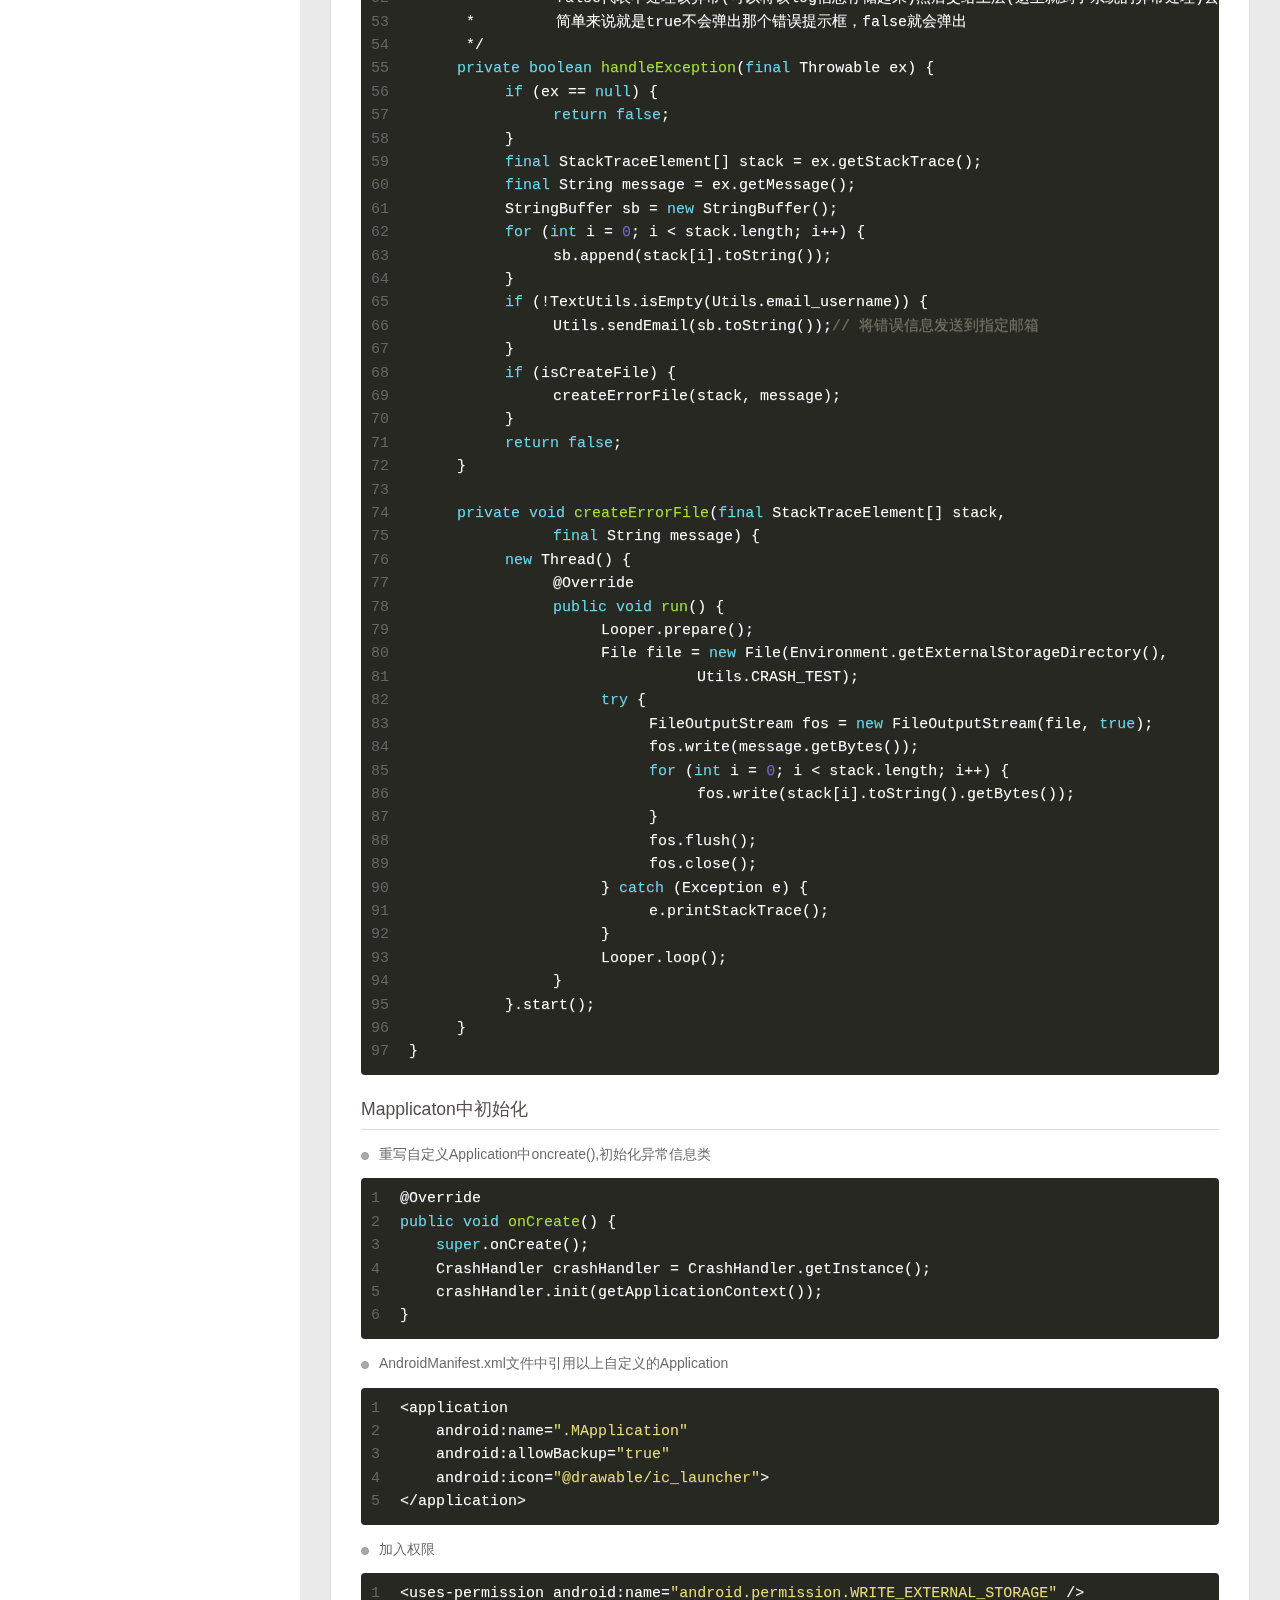
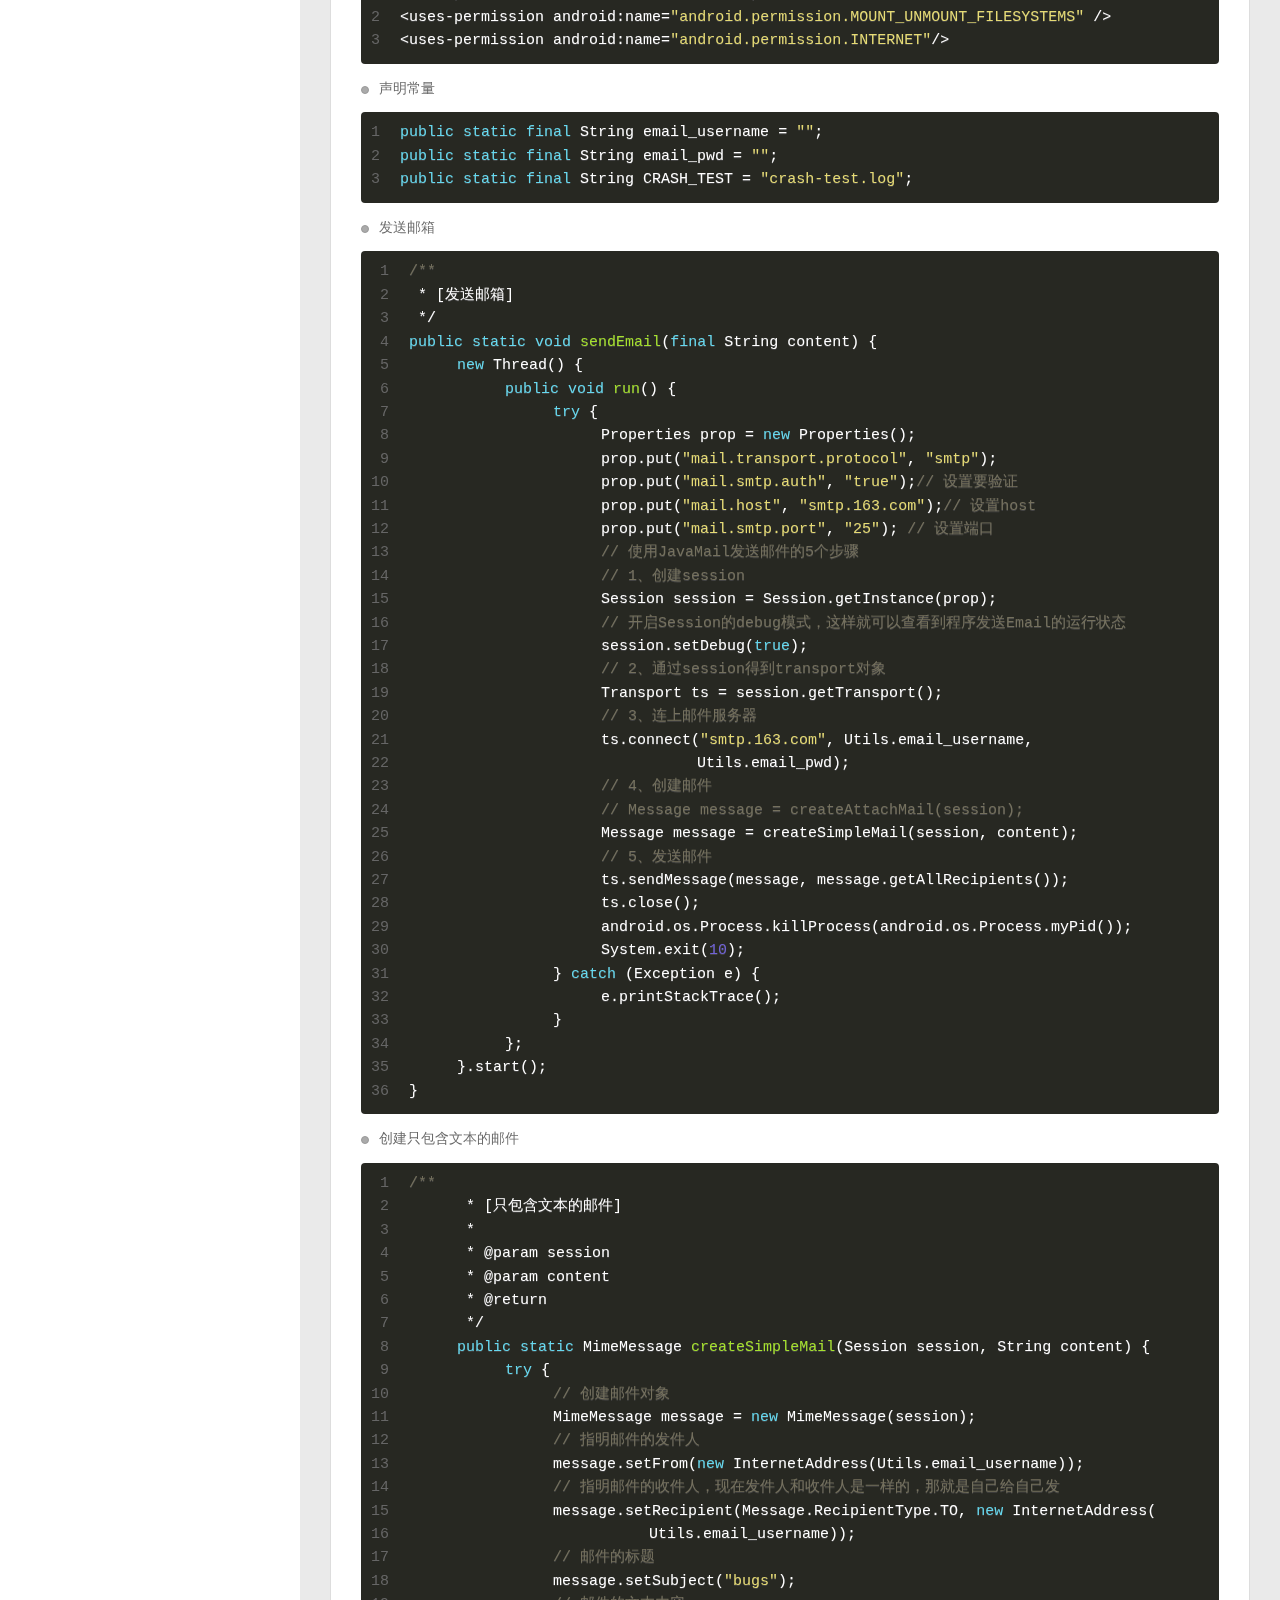
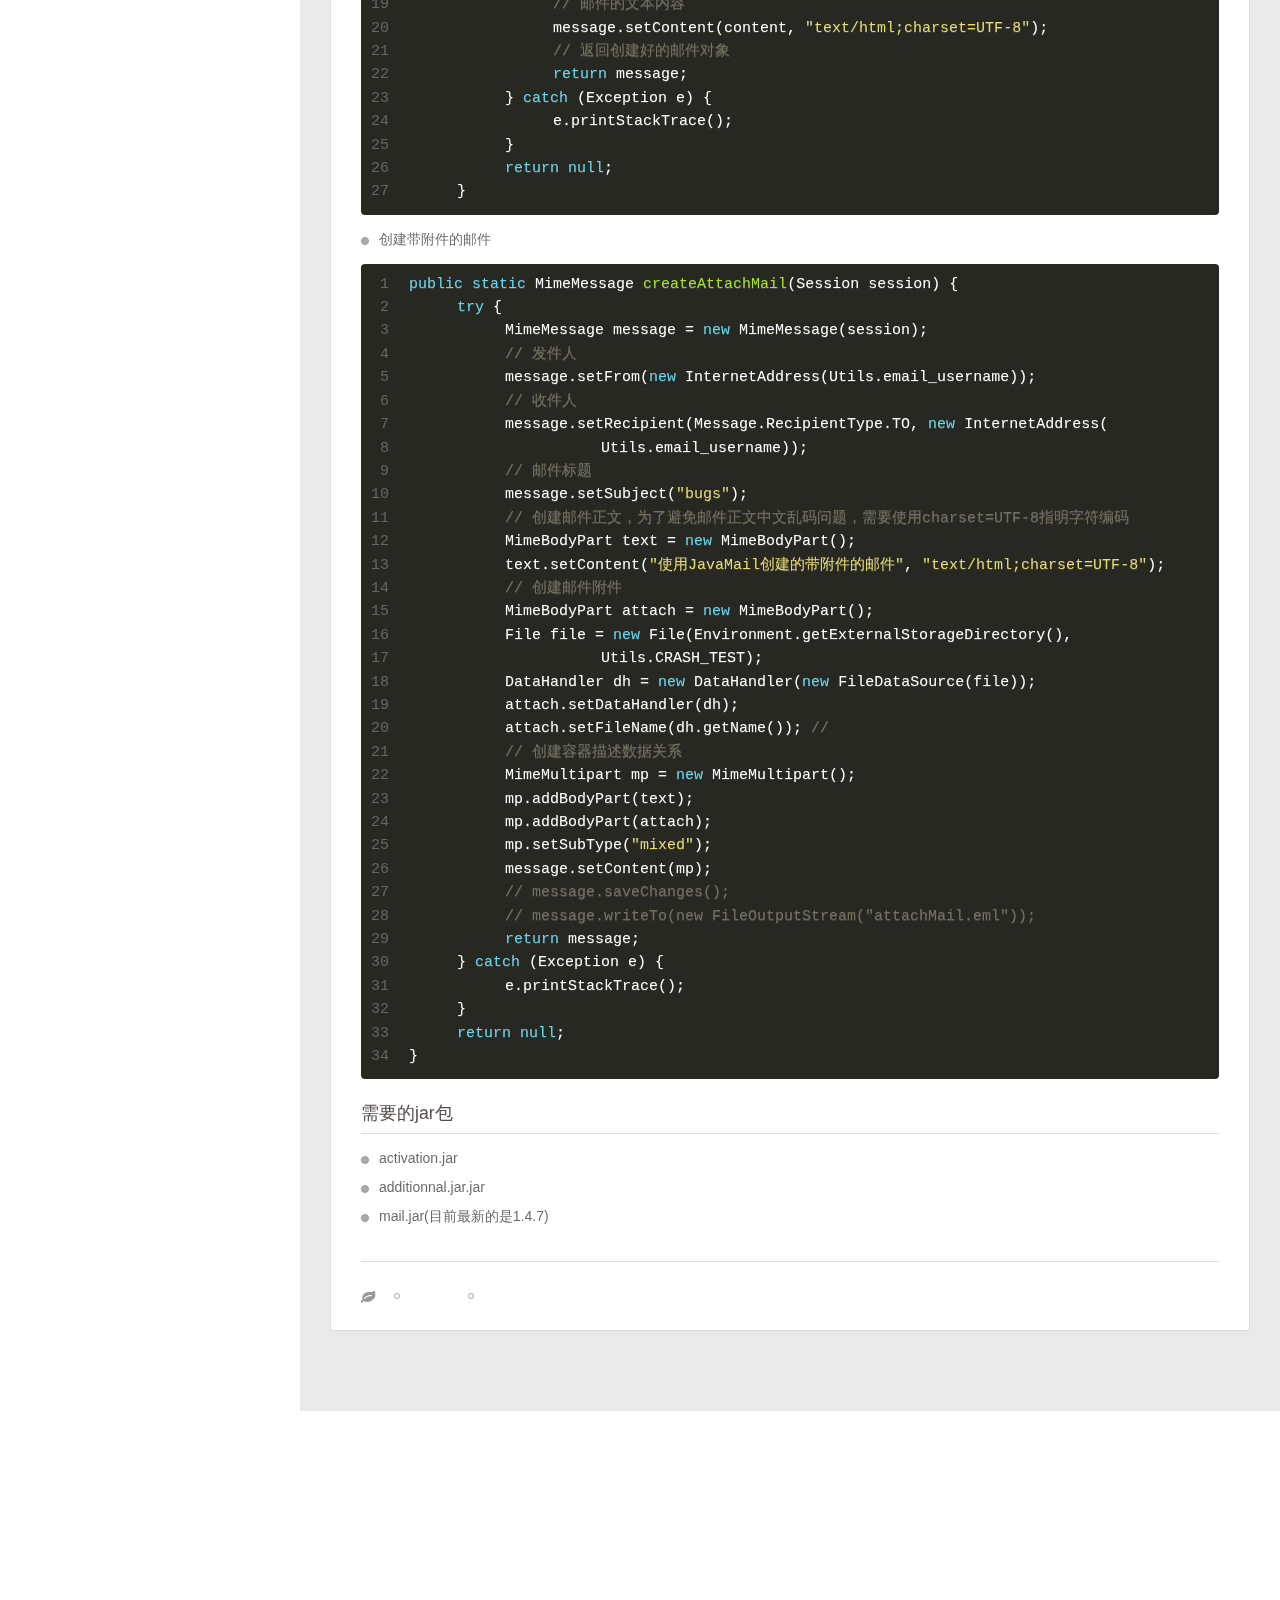
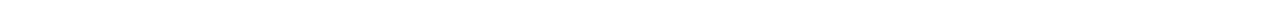
==== commit 7b983f6e: "Site updated: 2016-04-25 09:26:32" ====
--- a/index.html
+++ b/index.html
@@ -76,7 +76,7 @@
 						<li>Tags</li>
 						
 						
-						<li>Über</li>
+						<li>About</li>
 						
 					</ul>
 				</div>
@@ -223,11 +223,11 @@
 <h3 id="Mapplicaton中初始化"><a href="#Mapplicaton中初始化" class="headerlink" title="Mapplicaton中初始化"></a>Mapplicaton中初始化</h3><ul>
 <li>重写自定义Application中oncreate(),初始化异常信息类</li>
 </ul>
-<figure class="highlight java"><table><tr><td class="gutter"><pre><span class="line">1</span><br><span class="line">2</span><br><span class="line">3</span><br><span class="line">4</span><br><span class="line">5</span><br><span class="line">6</span><br></pre></td><td class="code"><pre><span class="line"><span class="meta">@Override</span></span><br><span class="line"><span class="function"><span class="keyword">public</span> <span class="keyword">void</span> <span class="title">onCreate</span><span class="params">()</span> </span>&#123;</span><br><span class="line">	<span class="keyword">super</span>.onCreate();</span><br><span class="line">	CrashHandler crashHandler = CrashHandler.getInstance();</span><br><span class="line">	crashHandler.init(getApplicationContext());</span><br><span class="line">&#125;</span><br></pre></td></tr></table></figure>
+<figure class="highlight java"><table><tr><td class="gutter"><pre><span class="line">1</span><br><span class="line">2</span><br><span class="line">3</span><br><span class="line">4</span><br><span class="line">5</span><br><span class="line">6</span><br></pre></td><td class="code"><pre><span class="line"><span class="meta">@Override</span></span><br><span class="line"><span class="function"><span class="keyword">public</span> <span class="keyword">void</span> <span class="title">onCreate</span><span class="params">()</span> </span>&#123;</span><br><span class="line">    <span class="keyword">super</span>.onCreate();</span><br><span class="line">    CrashHandler crashHandler = CrashHandler.getInstance();</span><br><span class="line">    crashHandler.init(getApplicationContext());</span><br><span class="line">&#125;</span><br></pre></td></tr></table></figure>
 <ul>
 <li>AndroidManifest.xml文件中引用以上自定义的Application</li>
 </ul>
-<figure class="highlight xml"><table><tr><td class="gutter"><pre><span class="line">1</span><br><span class="line">2</span><br><span class="line">3</span><br><span class="line">4</span><br><span class="line">5</span><br></pre></td><td class="code"><pre><span class="line"><span class="tag">&lt;<span class="name">application</span></span><br><span class="line">	<span class="attr">android:name</span>=<span class="string">".MApplication"</span></span><br><span class="line">    <span class="attr">android:allowBackup</span>=<span class="string">"true"</span></span><br><span class="line">    <span class="attr">android:icon</span>=<span class="string">"@drawable/ic_launcher"</span>&gt;</span></span><br><span class="line"><span class="tag">&lt;/<span class="name">application</span>&gt;</span></span><br></pre></td></tr></table></figure>
+<figure class="highlight xml"><table><tr><td class="gutter"><pre><span class="line">1</span><br><span class="line">2</span><br><span class="line">3</span><br><span class="line">4</span><br><span class="line">5</span><br></pre></td><td class="code"><pre><span class="line"><span class="tag">&lt;<span class="name">application</span></span><br><span class="line">    <span class="attr">android:name</span>=<span class="string">".MApplication"</span></span><br><span class="line">    <span class="attr">android:allowBackup</span>=<span class="string">"true"</span></span><br><span class="line">    <span class="attr">android:icon</span>=<span class="string">"@drawable/ic_launcher"</span>&gt;</span></span><br><span class="line"><span class="tag">&lt;/<span class="name">application</span>&gt;</span></span><br></pre></td></tr></table></figure>
 <ul>
 <li><p>加入权限</p>
 <figure class="highlight xml"><table><tr><td class="gutter"><pre><span class="line">1</span><br><span class="line">2</span><br><span class="line">3</span><br></pre></td><td class="code"><pre><span class="line"><span class="tag">&lt;<span class="name">uses-permission</span> <span class="attr">android:name</span>=<span class="string">"android.permission.WRITE_EXTERNAL_STORAGE"</span> /&gt;</span></span><br><span class="line"><span class="tag">&lt;<span class="name">uses-permission</span> <span class="attr">android:name</span>=<span class="string">"android.permission.MOUNT_UNMOUNT_FILESYSTEMS"</span> /&gt;</span></span><br><span class="line"><span class="tag">&lt;<span class="name">uses-permission</span> <span class="attr">android:name</span>=<span class="string">"android.permission.INTERNET"</span>/&gt;</span></span><br></pre></td></tr></table></figure>
--- a/css/style.css
+++ b/css/style.css
@@ -541,7 +541,9 @@
   cursor: pointer;
   text-transform: uppercase;
   float: none;
-  height: 150px;
+  height: auto;
+  margin-top: 10px;
+  margin-bottom: 10px;
   margin-left: -12px;
   text-align: center;
   display: -webkit-box;
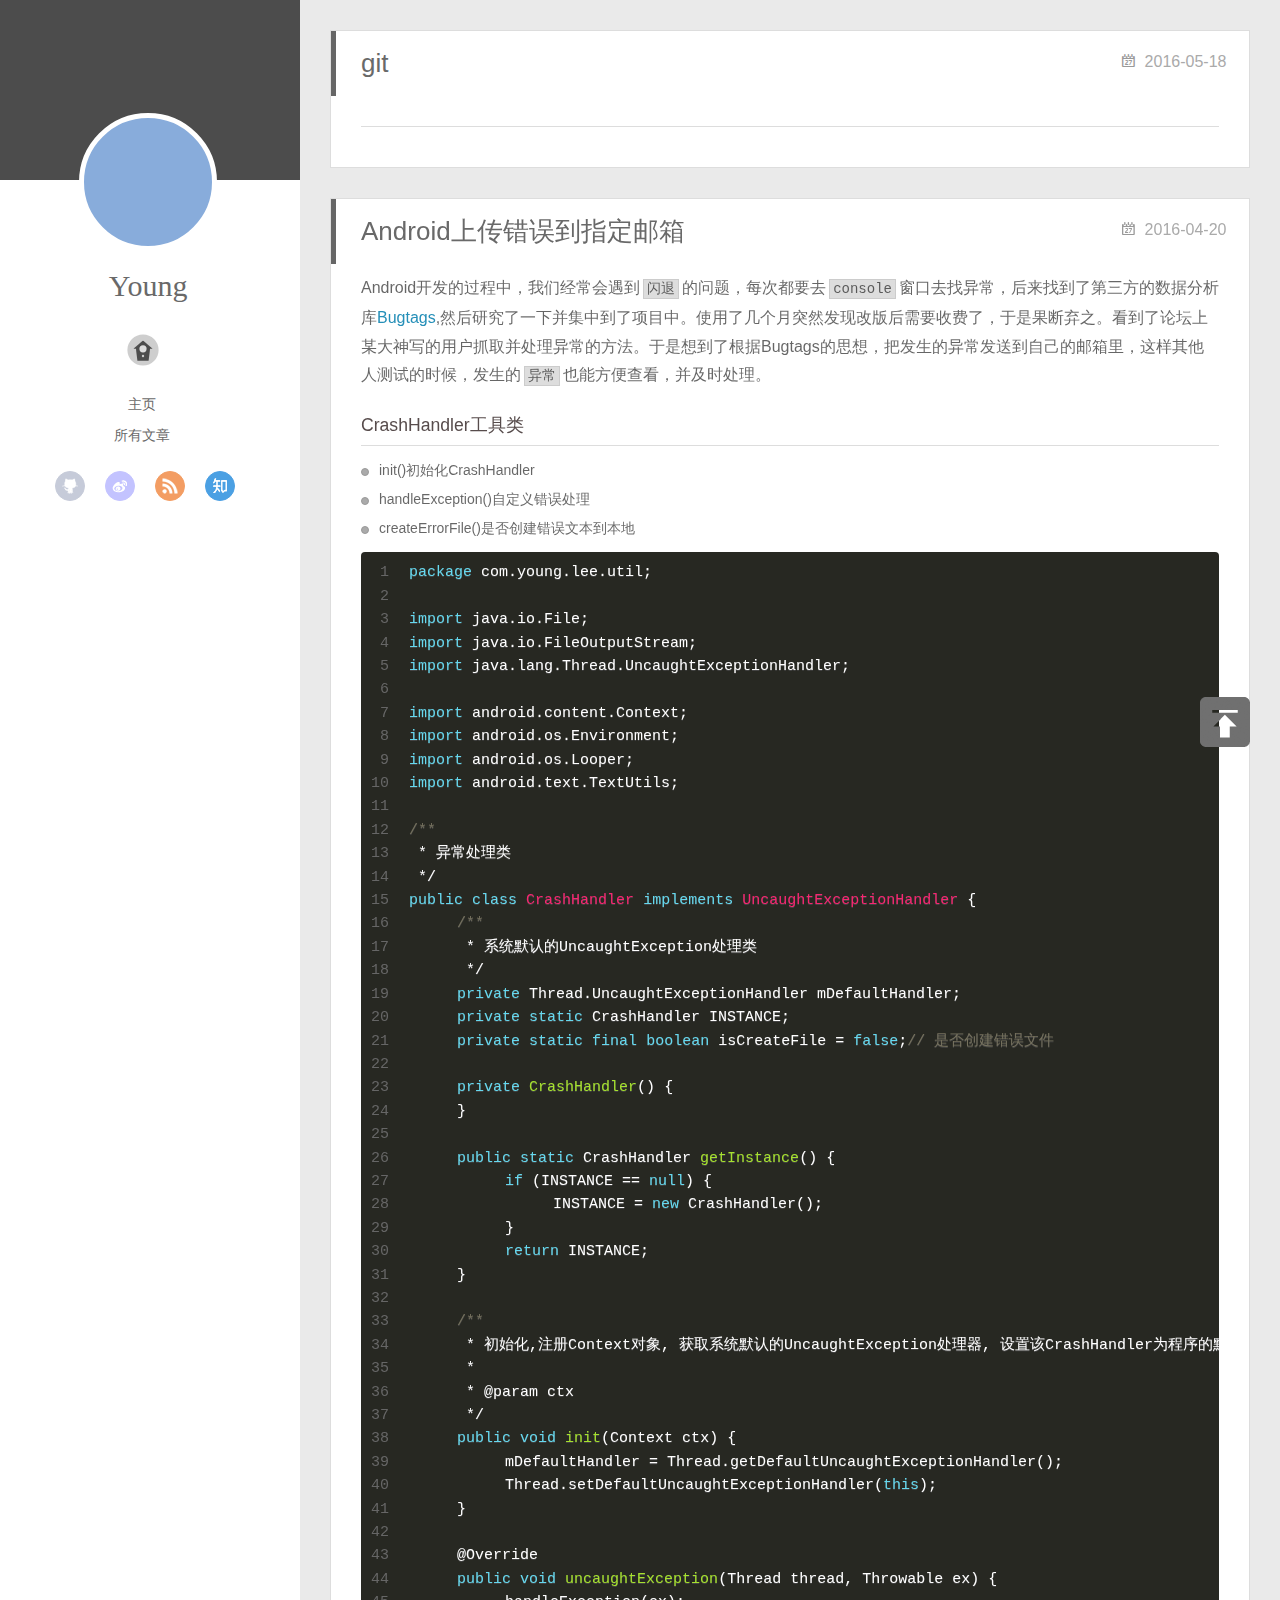
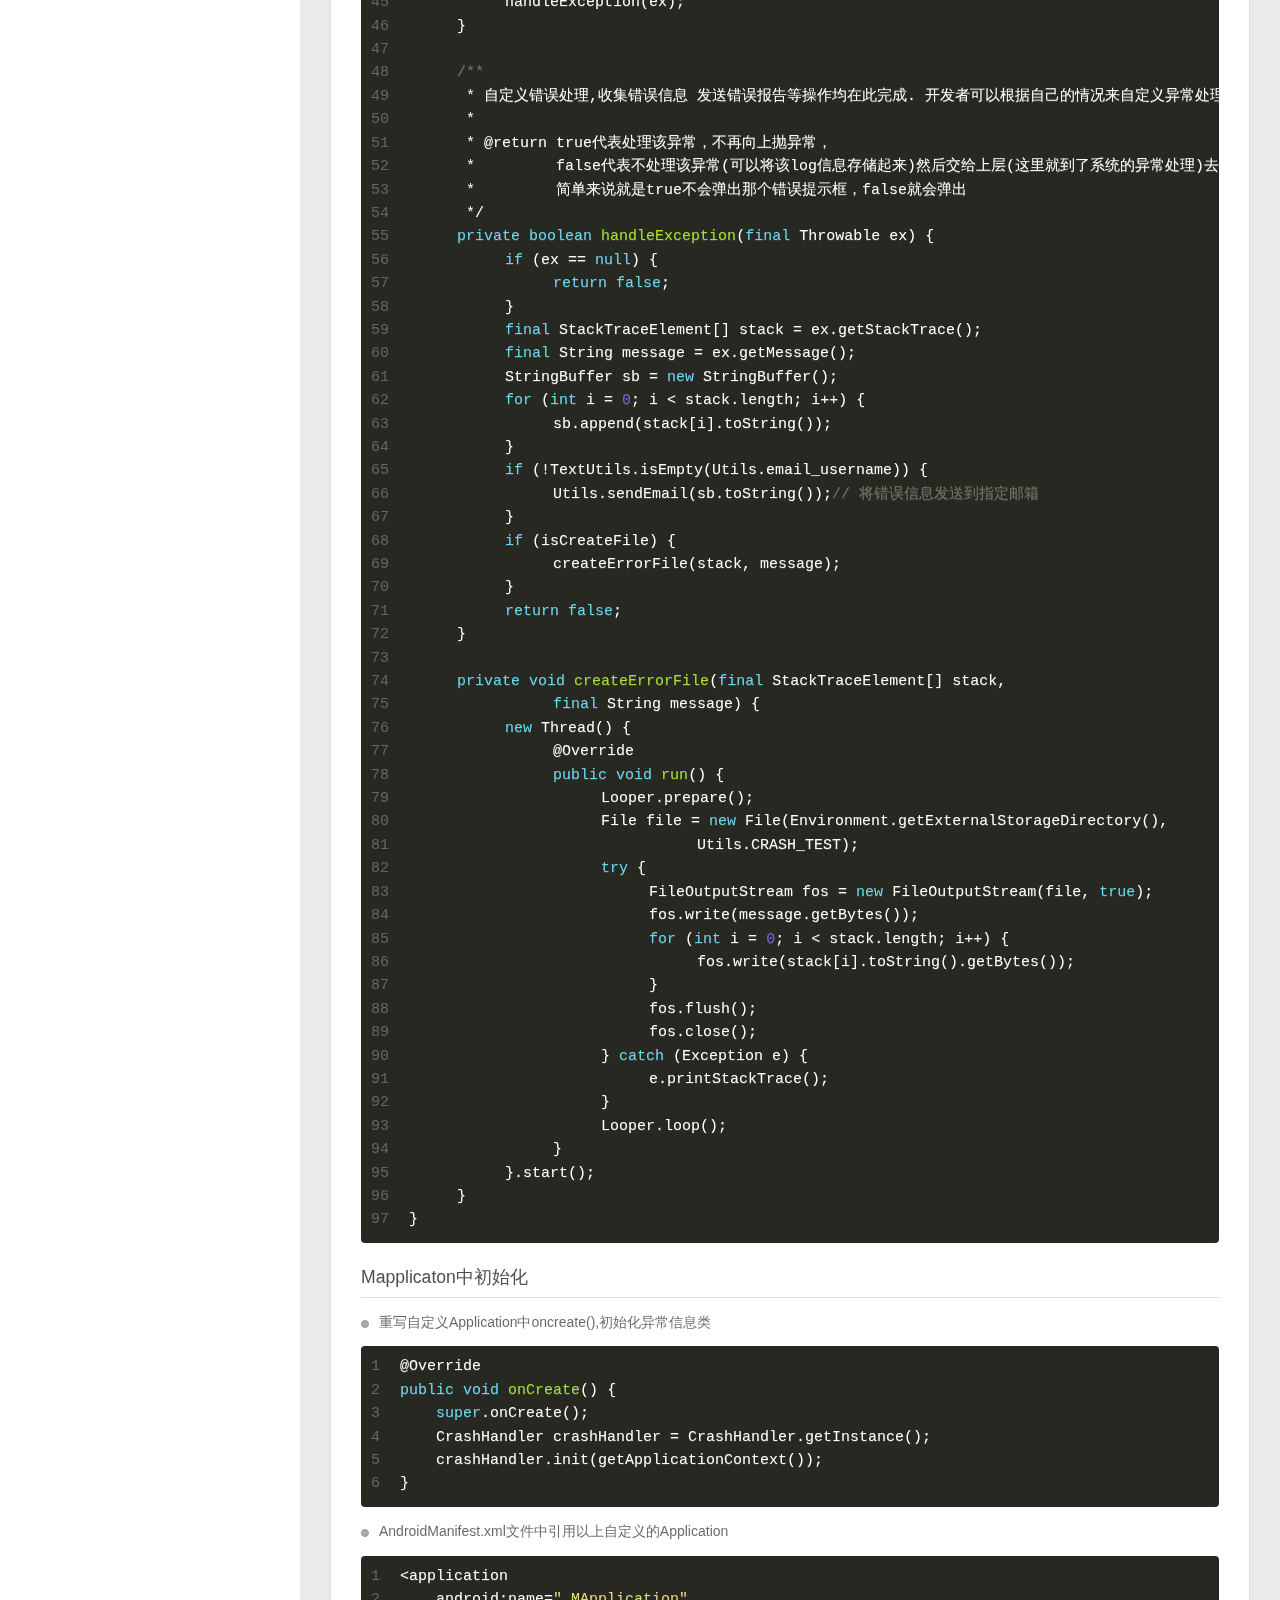
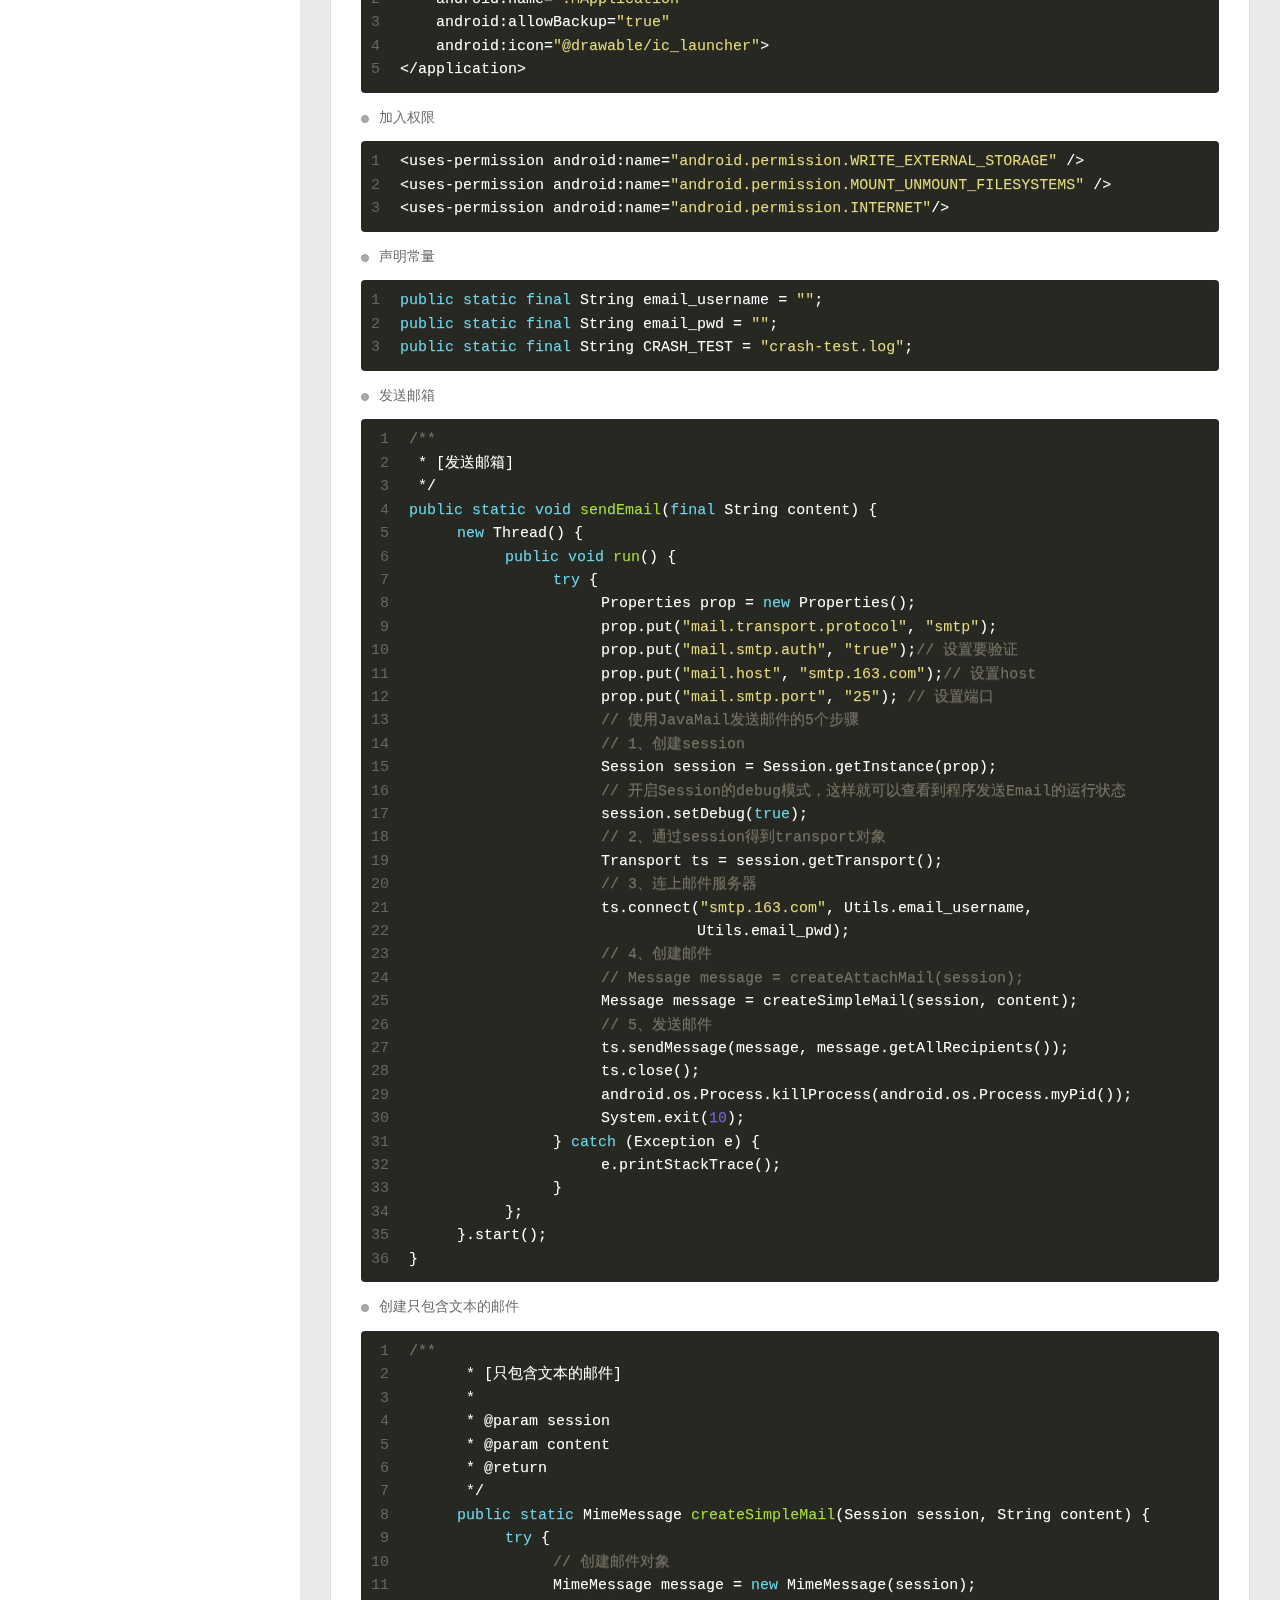
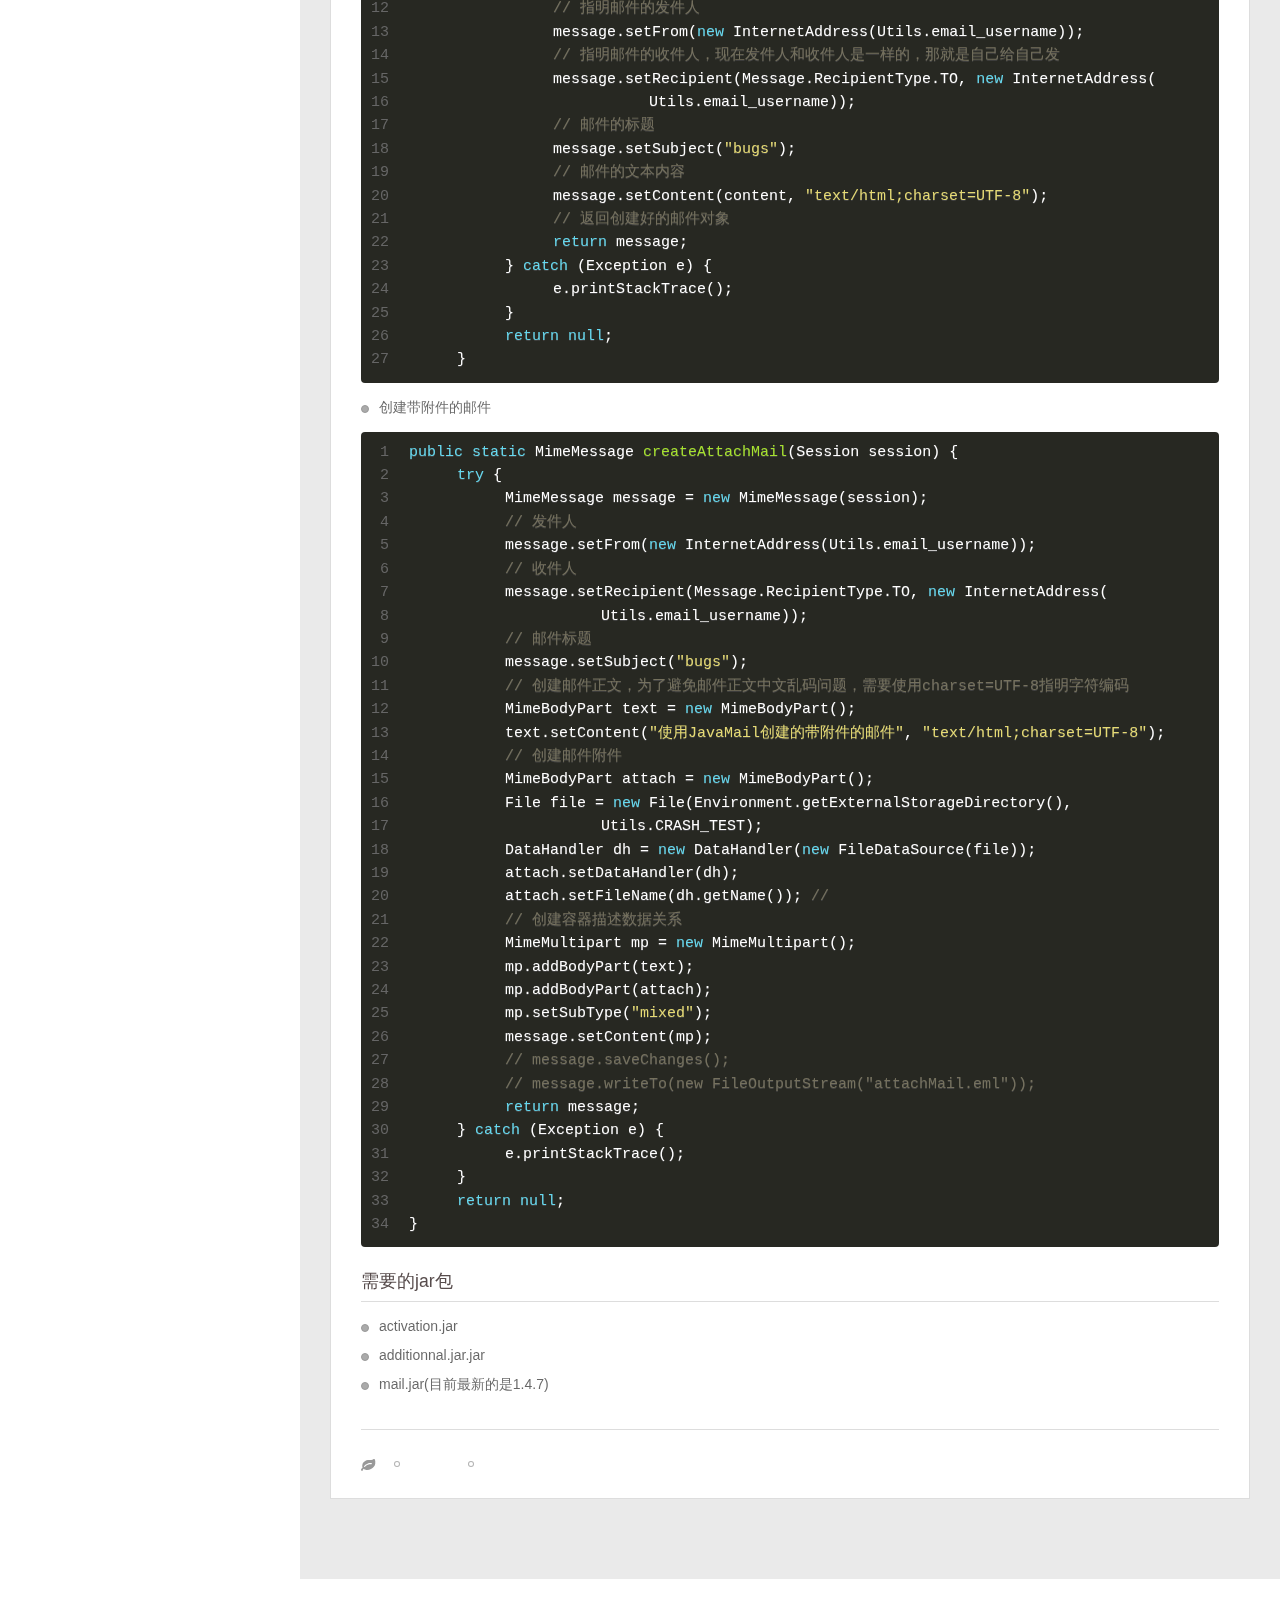
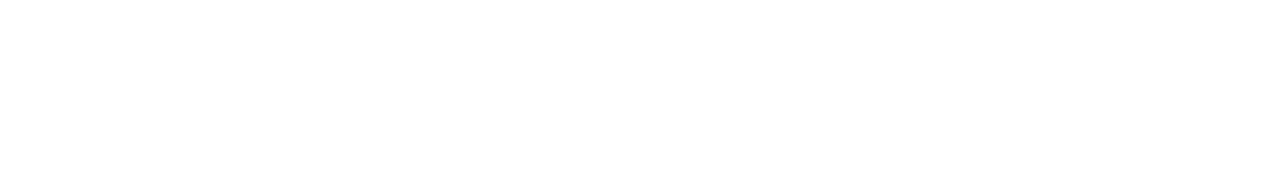
==== commit 3bf5f1e5: "Site updated: 2016-05-18 10:27:00" ====
--- a/index.html
+++ b/index.html
@@ -76,7 +76,7 @@
 						<li>Tags</li>
 						
 						
-						<li>About</li>
+						<li>A propos</li>
 						
 					</ul>
 				</div>
@@ -187,6 +187,58 @@
 
       <div class="body-wrap">
   
+    <article id="post-Git命令" class="article article-type-post" itemscope itemprop="blogPost">
+  
+    <div class="article-meta">
+      <a href="/2016/05/18/Git命令/" class="article-date">
+  	<time datetime="2016-05-18T02:24:58.000Z" itemprop="datePublished">2016-05-18</time>
+</a>
+    </div>
+  
+  <div class="article-inner">
+    
+      <input type="hidden" class="isFancy" />
+    
+    
+      <header class="article-header">
+        
+  
+    <h1 itemprop="name">
+      <a class="article-title" href="/2016/05/18/Git命令/">git</a>
+    </h1>
+  
+
+      </header>
+      
+    
+    <div class="article-entry" itemprop="articleBody">
+      
+        
+      
+    </div>
+    
+    <div class="article-info article-info-index">
+      
+      
+      
+
+      
+      <div class="clearfix"></div>
+    </div>
+    
+  </div>
+  
+</article>
+
+
+
+
+
+
+
+
+
+  
     <article id="post-Android上传错误到指定邮箱" class="article article-type-post" itemscope itemprop="blogPost">
   
     <div class="article-meta">
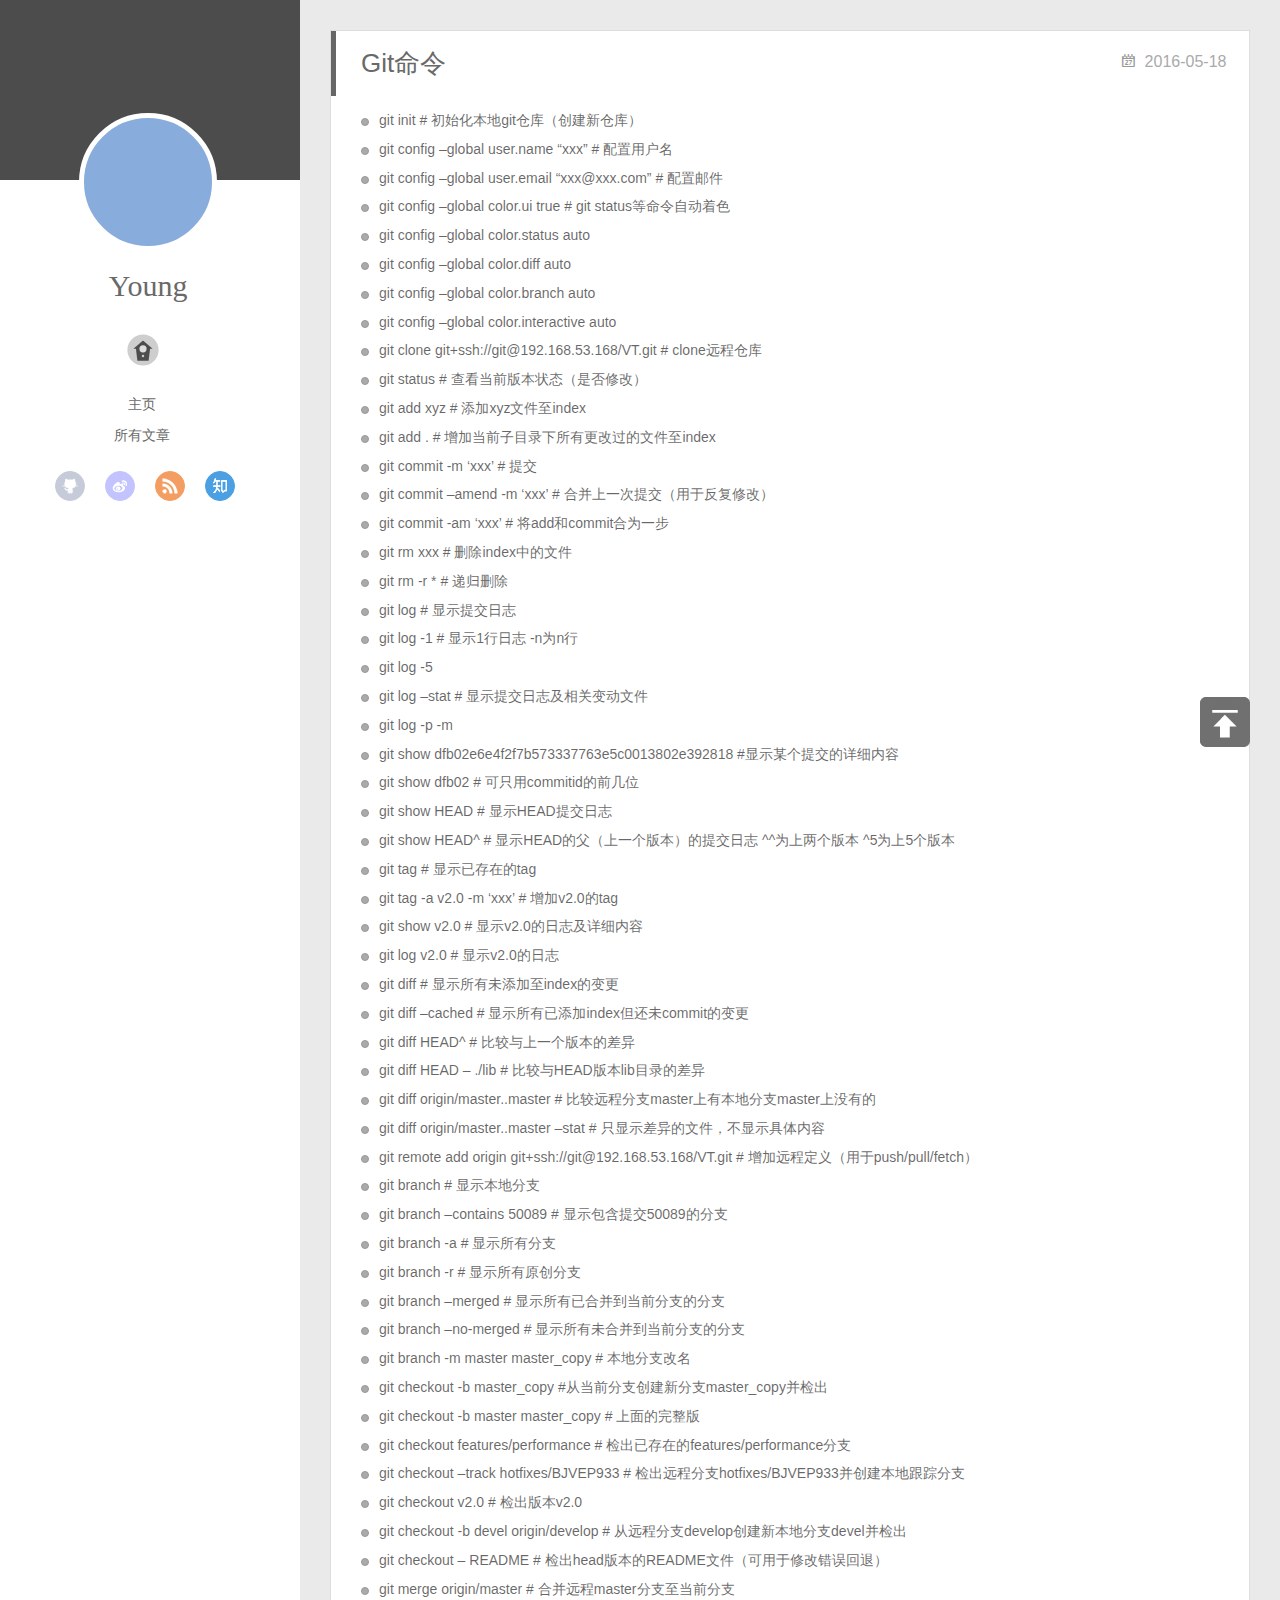
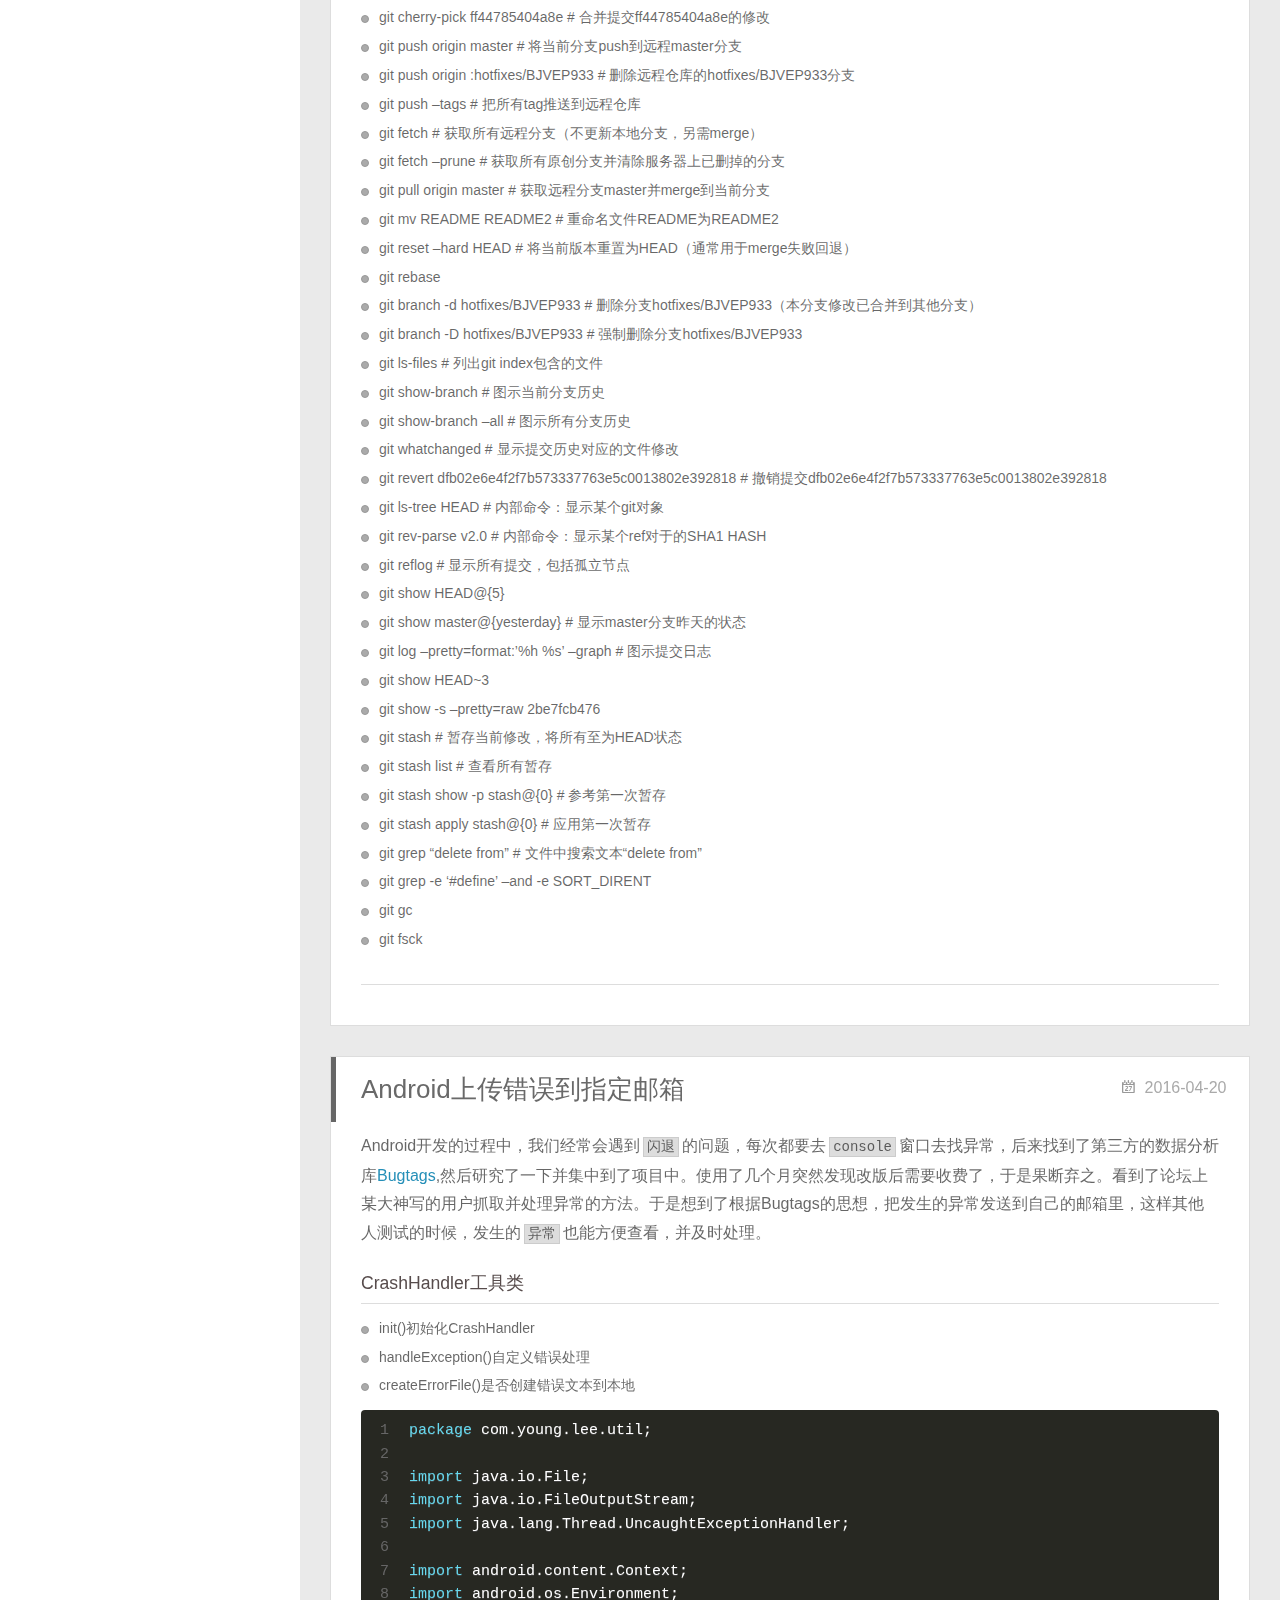
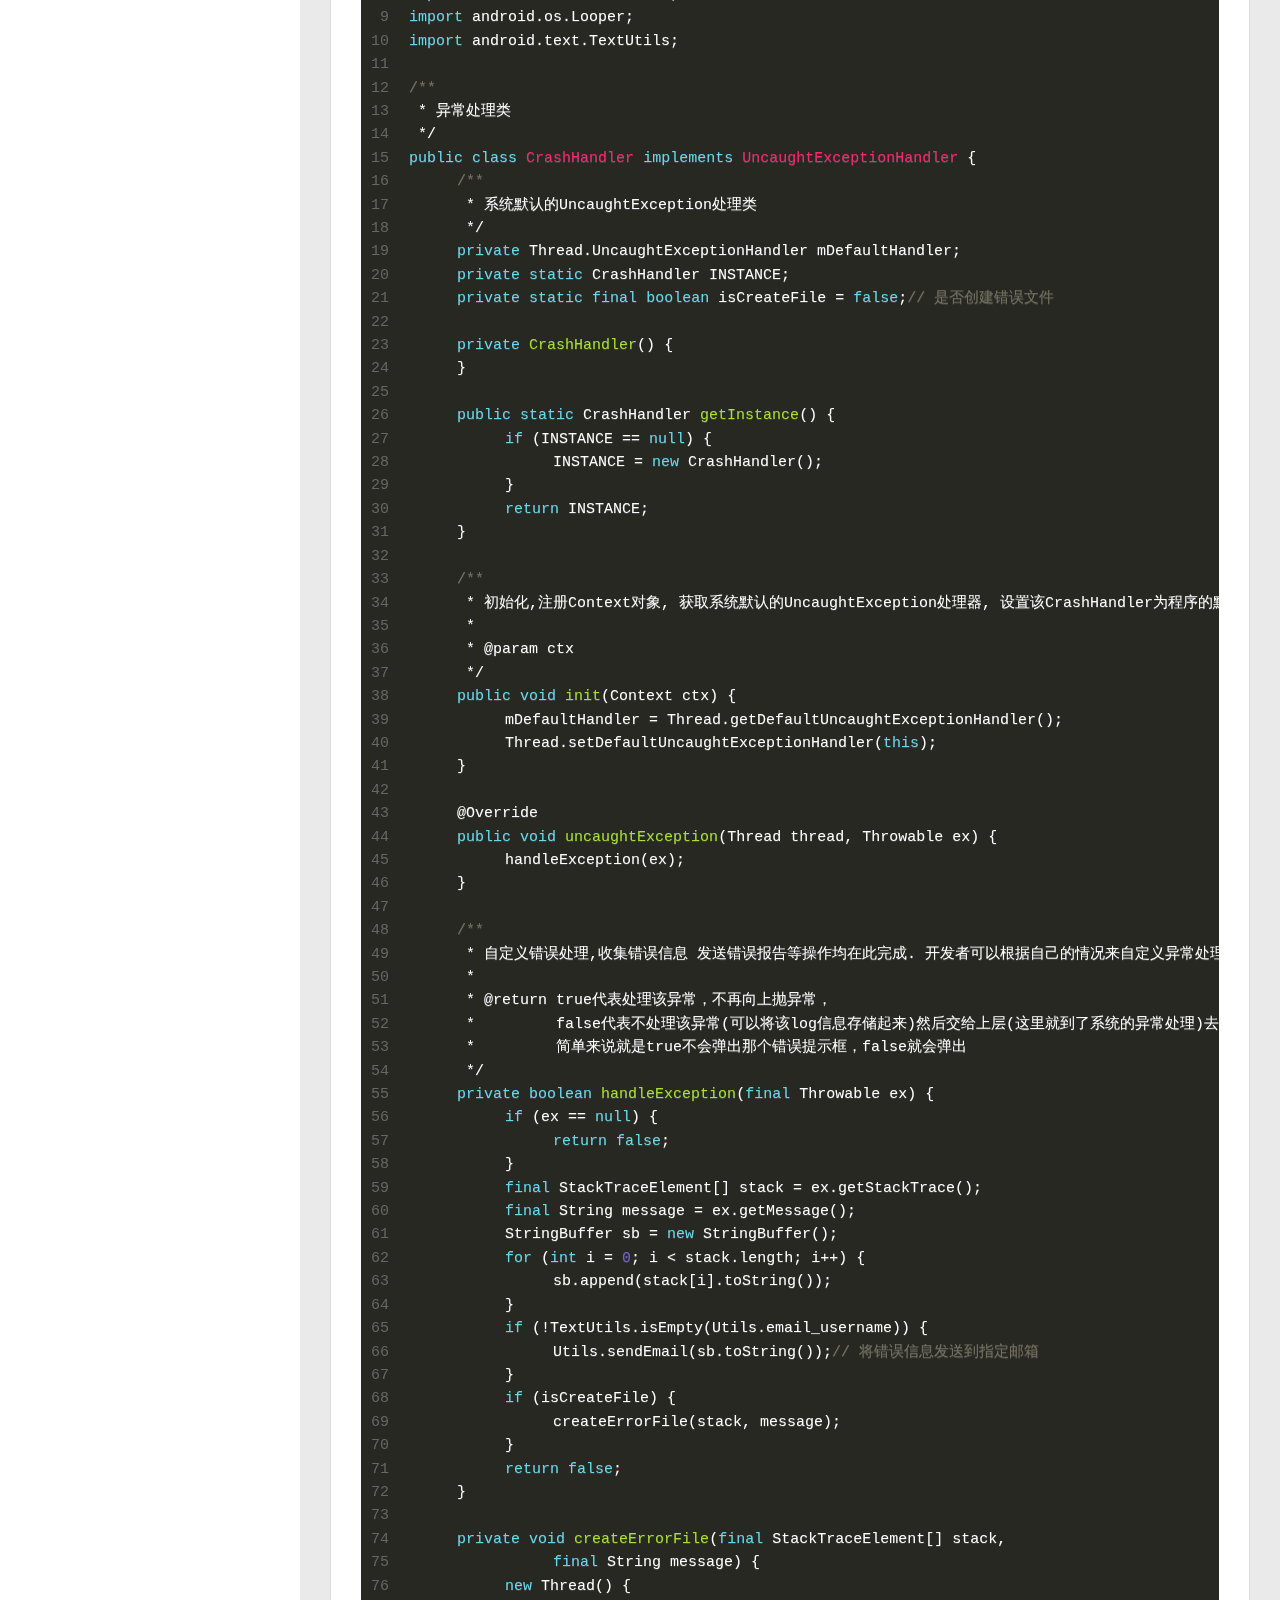
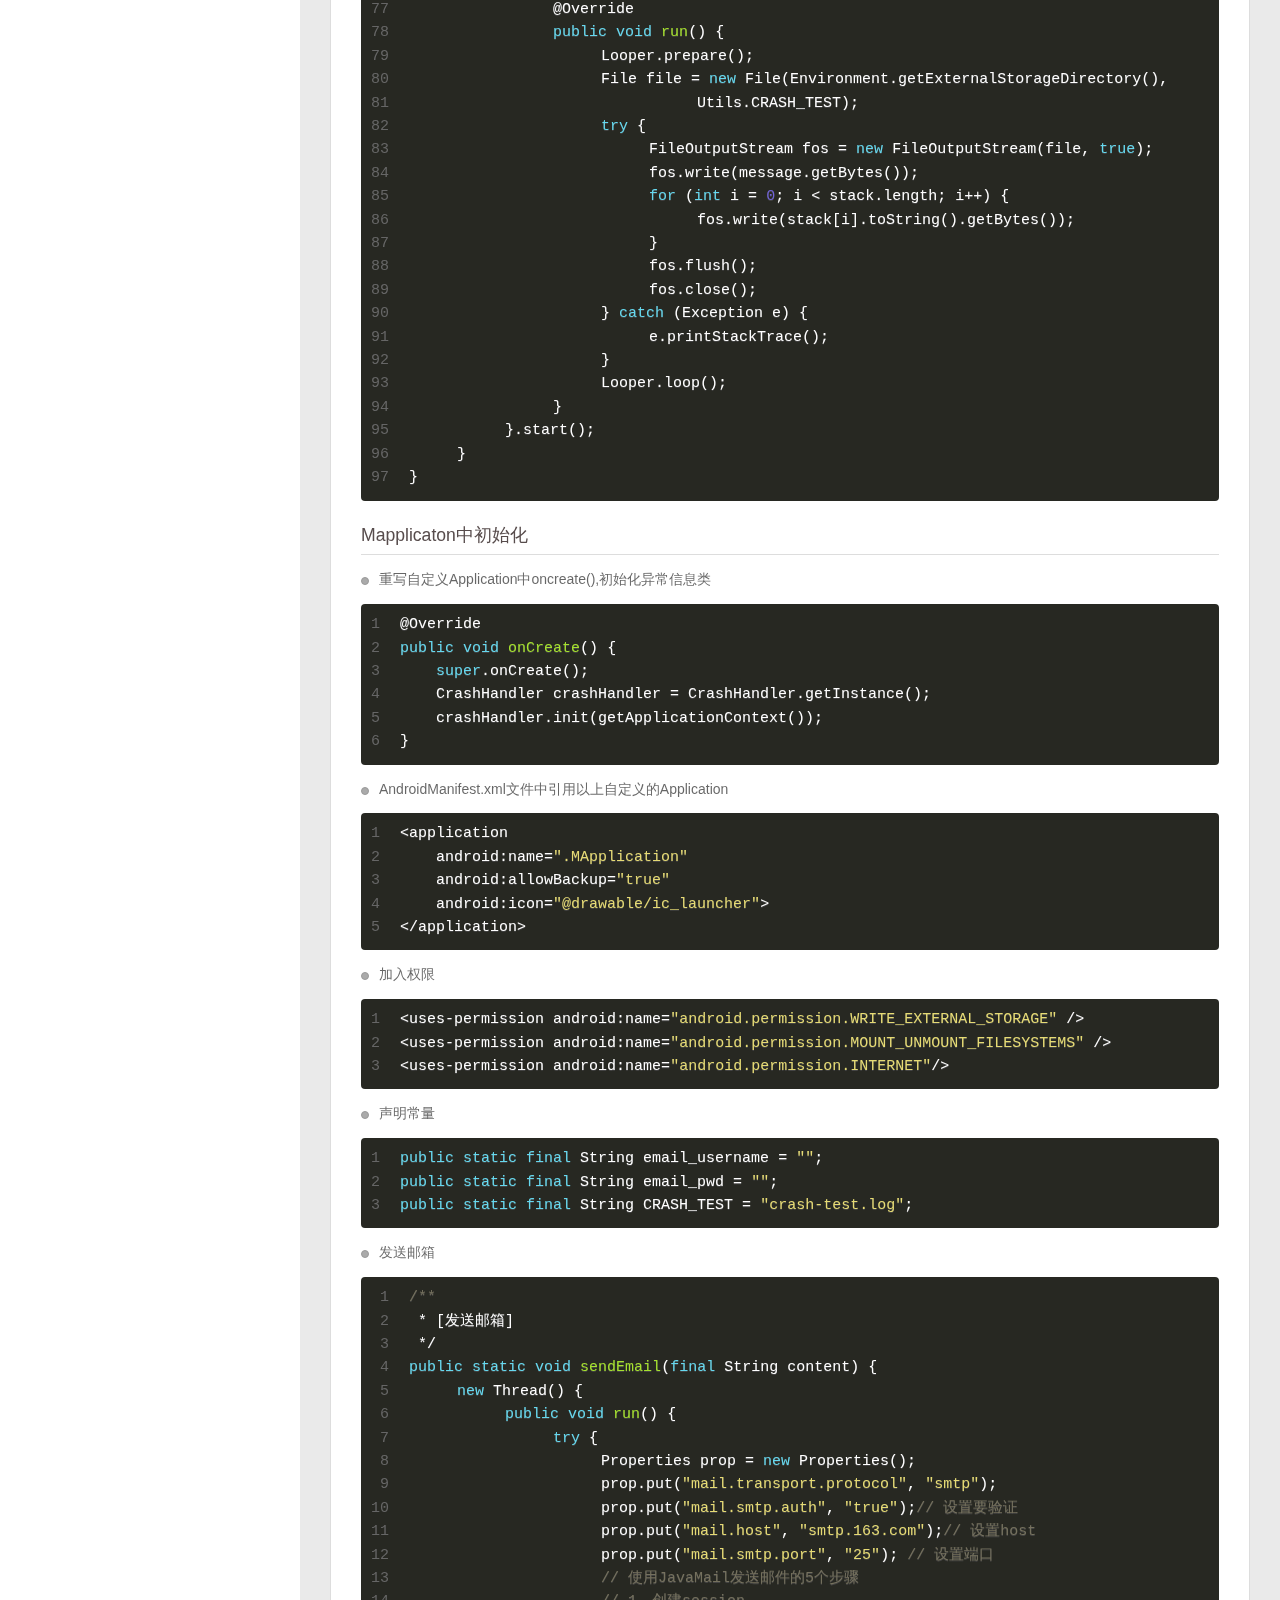
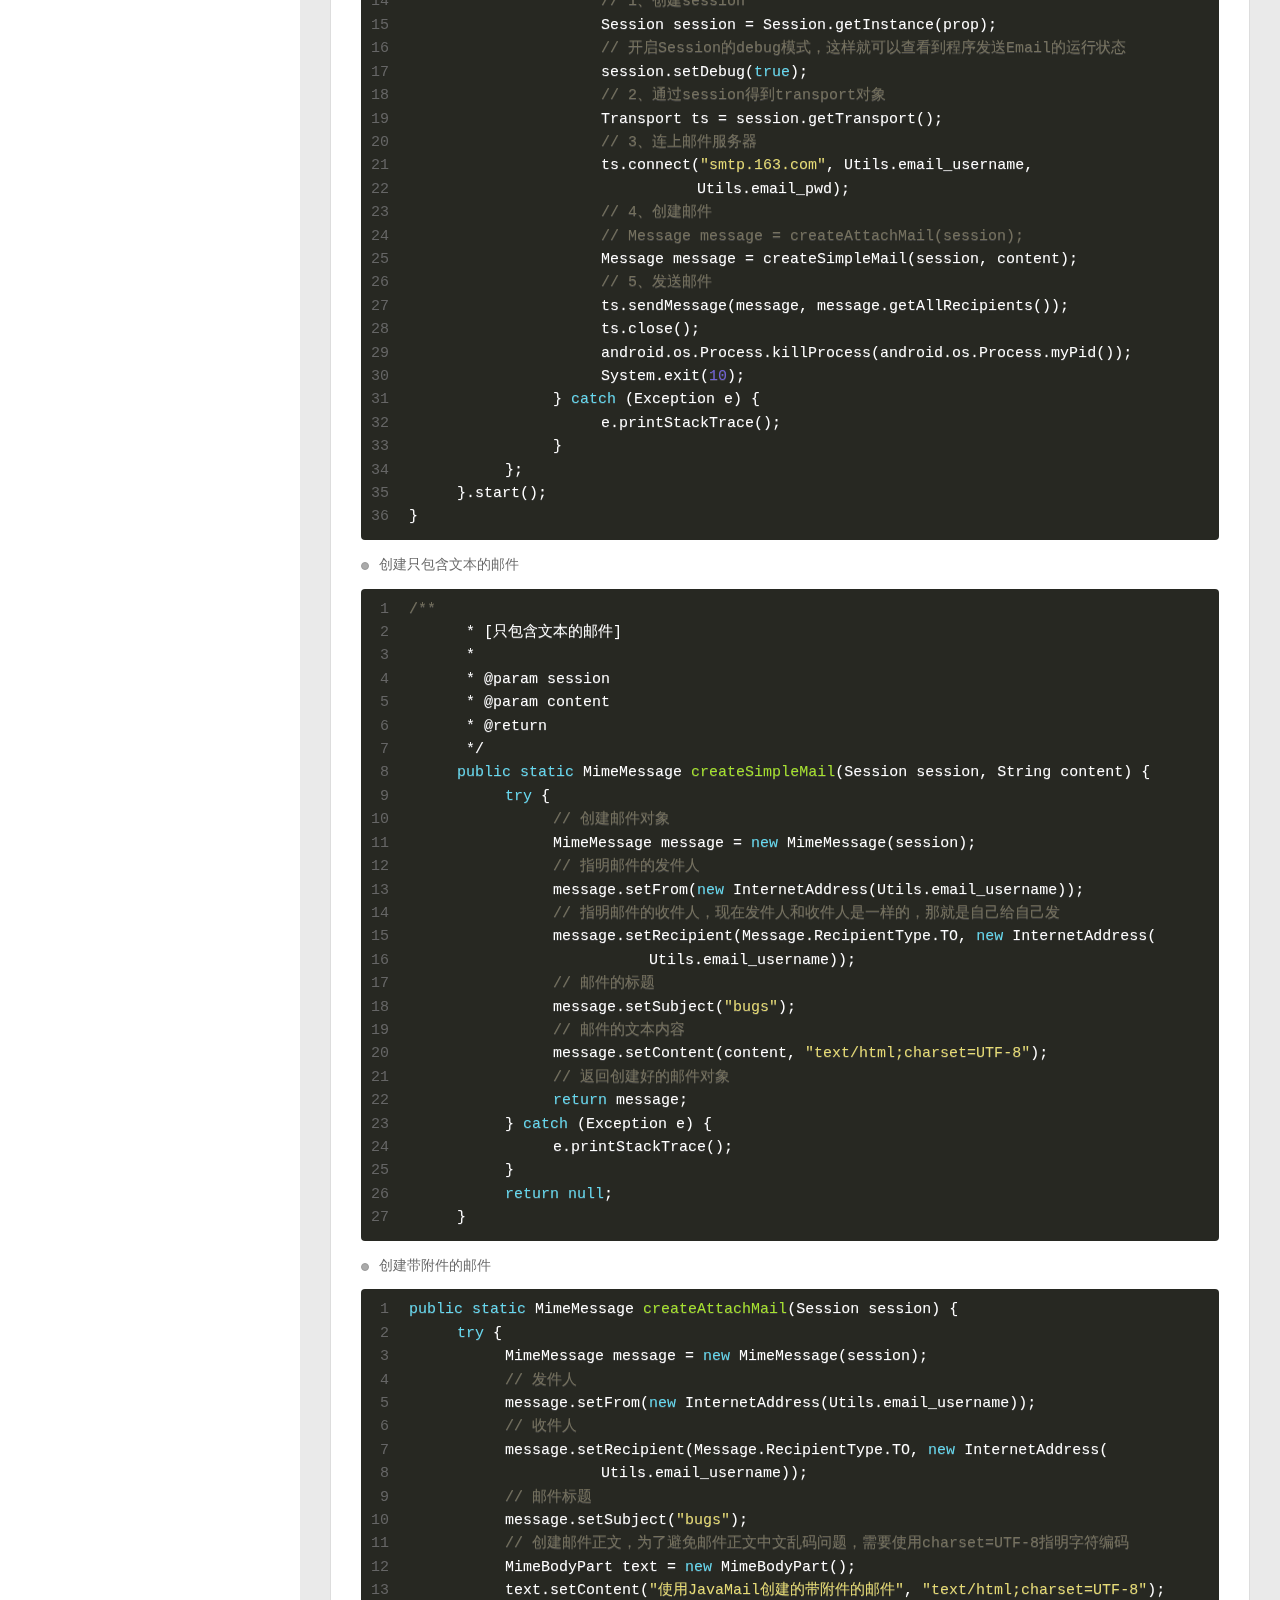
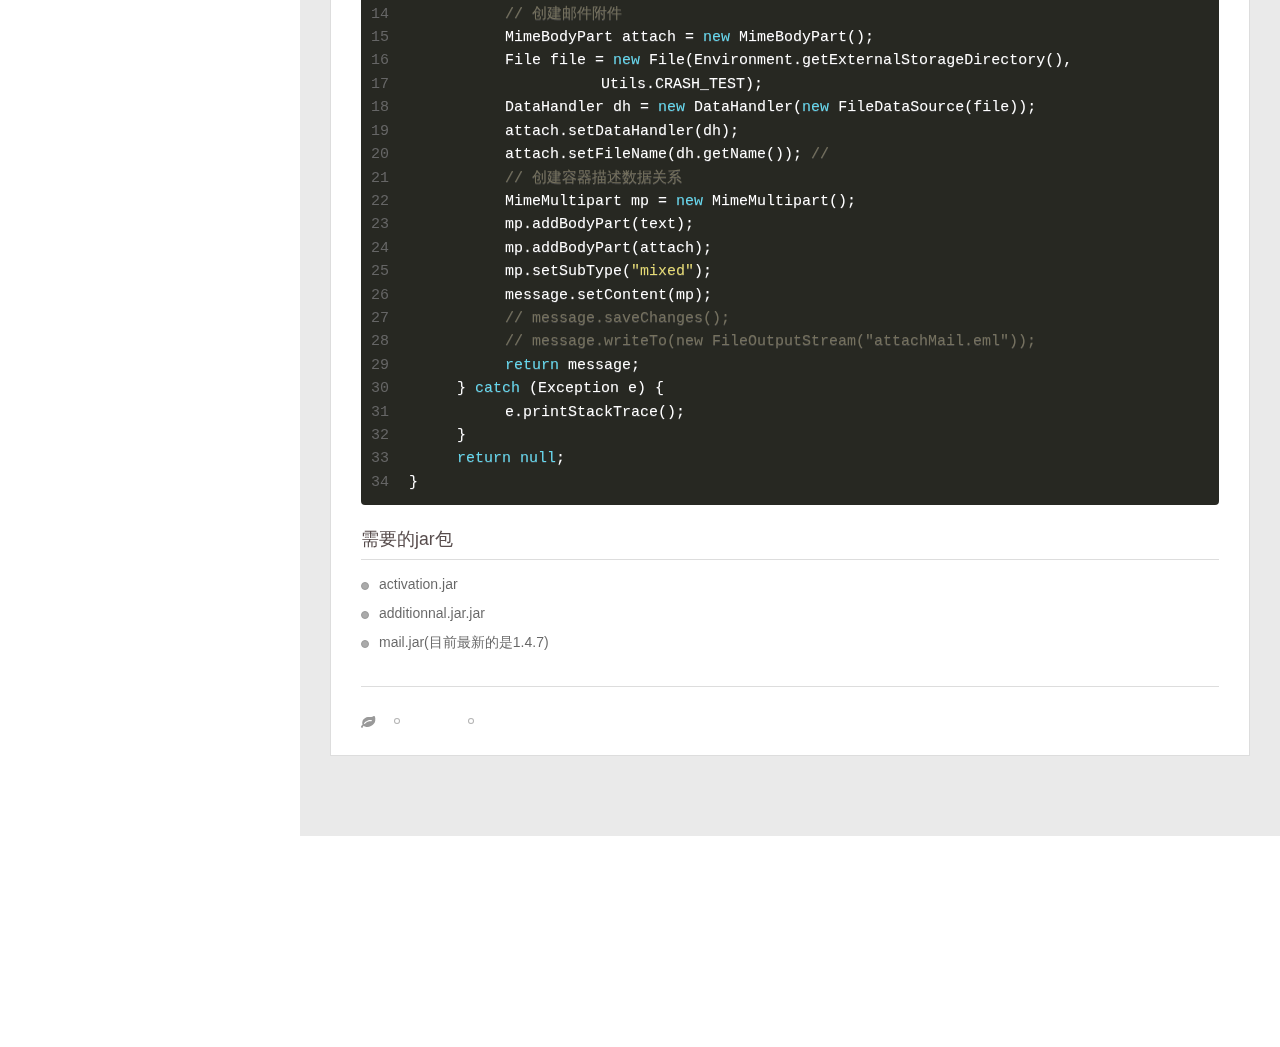
==== commit c99e6613: "Site updated: 2016-05-18 10:30:32" ====
--- a/index.html
+++ b/index.html
@@ -76,7 +76,7 @@
 						<li>Tags</li>
 						
 						
-						<li>A propos</li>
+						<li>Über</li>
 						
 					</ul>
 				</div>
@@ -204,7 +204,7 @@
         
   
     <h1 itemprop="name">
-      <a class="article-title" href="/2016/05/18/Git命令/">git</a>
+      <a class="article-title" href="/2016/05/18/Git命令/">Git命令</a>
     </h1>
   
 
@@ -213,7 +213,94 @@
     
     <div class="article-entry" itemprop="articleBody">
       
-        
+        <ul>
+<li>git init                                                  # 初始化本地git仓库（创建新仓库）</li>
+<li>git config –global user.name “xxx”                       # 配置用户名</li>
+<li>git config –global user.email “xxx@xxx.com”              # 配置邮件</li>
+<li>git config –global color.ui true                         # git status等命令自动着色</li>
+<li>git config –global color.status auto</li>
+<li>git config –global color.diff auto</li>
+<li>git config –global color.branch auto</li>
+<li>git config –global color.interactive auto</li>
+<li>git clone git+ssh://git@192.168.53.168/VT.git             # clone远程仓库</li>
+<li>git status                                                # 查看当前版本状态（是否修改）</li>
+<li>git add xyz                                               # 添加xyz文件至index</li>
+<li>git add .                                                 # 增加当前子目录下所有更改过的文件至index</li>
+<li>git commit -m ‘xxx’                                       # 提交</li>
+<li>git commit –amend -m ‘xxx’                               # 合并上一次提交（用于反复修改）</li>
+<li>git commit -am ‘xxx’                                      # 将add和commit合为一步</li>
+<li>git rm xxx                                                # 删除index中的文件</li>
+<li>git rm -r *                                               # 递归删除</li>
+<li>git log                                                   # 显示提交日志</li>
+<li>git log -1                                                # 显示1行日志 -n为n行</li>
+<li>git log -5</li>
+<li>git log –stat # 显示提交日志及相关变动文件</li>
+<li>git log -p -m</li>
+<li>git show dfb02e6e4f2f7b573337763e5c0013802e392818 #显示某个提交的详细内容</li>
+<li>git show dfb02                                            # 可只用commitid的前几位</li>
+<li>git show HEAD                                             # 显示HEAD提交日志</li>
+<li>git show HEAD^                                            # 显示HEAD的父（上一个版本）的提交日志 ^^为上两个版本 ^5为上5个版本</li>
+<li>git tag                                                   # 显示已存在的tag</li>
+<li>git tag -a v2.0 -m ‘xxx’                                  # 增加v2.0的tag</li>
+<li>git show v2.0                                             # 显示v2.0的日志及详细内容</li>
+<li>git log v2.0                                              # 显示v2.0的日志</li>
+<li>git diff                                                  # 显示所有未添加至index的变更</li>
+<li>git diff –cached                                         # 显示所有已添加index但还未commit的变更</li>
+<li>git diff HEAD^                                            # 比较与上一个版本的差异</li>
+<li>git diff HEAD – ./lib                                    # 比较与HEAD版本lib目录的差异</li>
+<li>git diff origin/master..master                            # 比较远程分支master上有本地分支master上没有的</li>
+<li>git diff origin/master..master –stat                     # 只显示差异的文件，不显示具体内容</li>
+<li>git remote add origin git+ssh://git@192.168.53.168/VT.git # 增加远程定义（用于push/pull/fetch）</li>
+<li>git branch                                                # 显示本地分支</li>
+<li>git branch –contains 50089                               # 显示包含提交50089的分支</li>
+<li>git branch -a                                             # 显示所有分支</li>
+<li>git branch -r                                             # 显示所有原创分支</li>
+<li>git branch –merged                                       # 显示所有已合并到当前分支的分支</li>
+<li>git branch –no-merged                                    # 显示所有未合并到当前分支的分支</li>
+<li>git branch -m master master_copy                          # 本地分支改名</li>
+<li>git checkout -b master_copy    #从当前分支创建新分支master_copy并检出</li>
+<li>git checkout -b master master_copy                        # 上面的完整版</li>
+<li>git checkout features/performance                         # 检出已存在的features/performance分支</li>
+<li>git checkout –track hotfixes/BJVEP933                    # 检出远程分支hotfixes/BJVEP933并创建本地跟踪分支</li>
+<li>git checkout v2.0                                         # 检出版本v2.0</li>
+<li>git checkout -b devel origin/develop                      # 从远程分支develop创建新本地分支devel并检出</li>
+<li>git checkout – README                                    # 检出head版本的README文件（可用于修改错误回退）</li>
+<li>git merge origin/master                                   # 合并远程master分支至当前分支</li>
+<li>git cherry-pick ff44785404a8e                             # 合并提交ff44785404a8e的修改</li>
+<li>git push origin master                                    # 将当前分支push到远程master分支</li>
+<li>git push origin :hotfixes/BJVEP933                        # 删除远程仓库的hotfixes/BJVEP933分支</li>
+<li>git push –tags                                           # 把所有tag推送到远程仓库</li>
+<li>git fetch                                                 # 获取所有远程分支（不更新本地分支，另需merge）</li>
+<li>git fetch –prune                                         # 获取所有原创分支并清除服务器上已删掉的分支</li>
+<li>git pull origin master                                    # 获取远程分支master并merge到当前分支</li>
+<li>git mv README README2                                     # 重命名文件README为README2</li>
+<li>git reset –hard HEAD                                     # 将当前版本重置为HEAD（通常用于merge失败回退）</li>
+<li>git rebase</li>
+<li>git branch -d hotfixes/BJVEP933                           # 删除分支hotfixes/BJVEP933（本分支修改已合并到其他分支）</li>
+<li>git branch -D hotfixes/BJVEP933                           # 强制删除分支hotfixes/BJVEP933</li>
+<li>git ls-files  # 列出git index包含的文件</li>
+<li>git show-branch                                           # 图示当前分支历史</li>
+<li>git show-branch –all                                     # 图示所有分支历史</li>
+<li>git whatchanged                                           # 显示提交历史对应的文件修改</li>
+<li>git revert dfb02e6e4f2f7b573337763e5c0013802e392818       # 撤销提交dfb02e6e4f2f7b573337763e5c0013802e392818</li>
+<li>git ls-tree HEAD                                          # 内部命令：显示某个git对象</li>
+<li>git rev-parse v2.0                                        # 内部命令：显示某个ref对于的SHA1 HASH</li>
+<li>git reflog                                                # 显示所有提交，包括孤立节点</li>
+<li>git show HEAD@{5}</li>
+<li>git show master@{yesterday}                               # 显示master分支昨天的状态</li>
+<li>git log –pretty=format:’%h %s’ –graph                   # 图示提交日志</li>
+<li>git show HEAD~3</li>
+<li>git show -s –pretty=raw 2be7fcb476</li>
+<li>git stash                                                 # 暂存当前修改，将所有至为HEAD状态</li>
+<li>git stash list                                            # 查看所有暂存</li>
+<li>git stash show -p stash@{0}                               # 参考第一次暂存</li>
+<li>git stash apply stash@{0}                                 # 应用第一次暂存</li>
+<li>git grep “delete from”                                    # 文件中搜索文本“delete from”</li>
+<li>git grep -e ‘#define’ –and -e SORT_DIRENT</li>
+<li>git gc</li>
+<li>git fsck</li>
+</ul>
+
       
     </div>
     
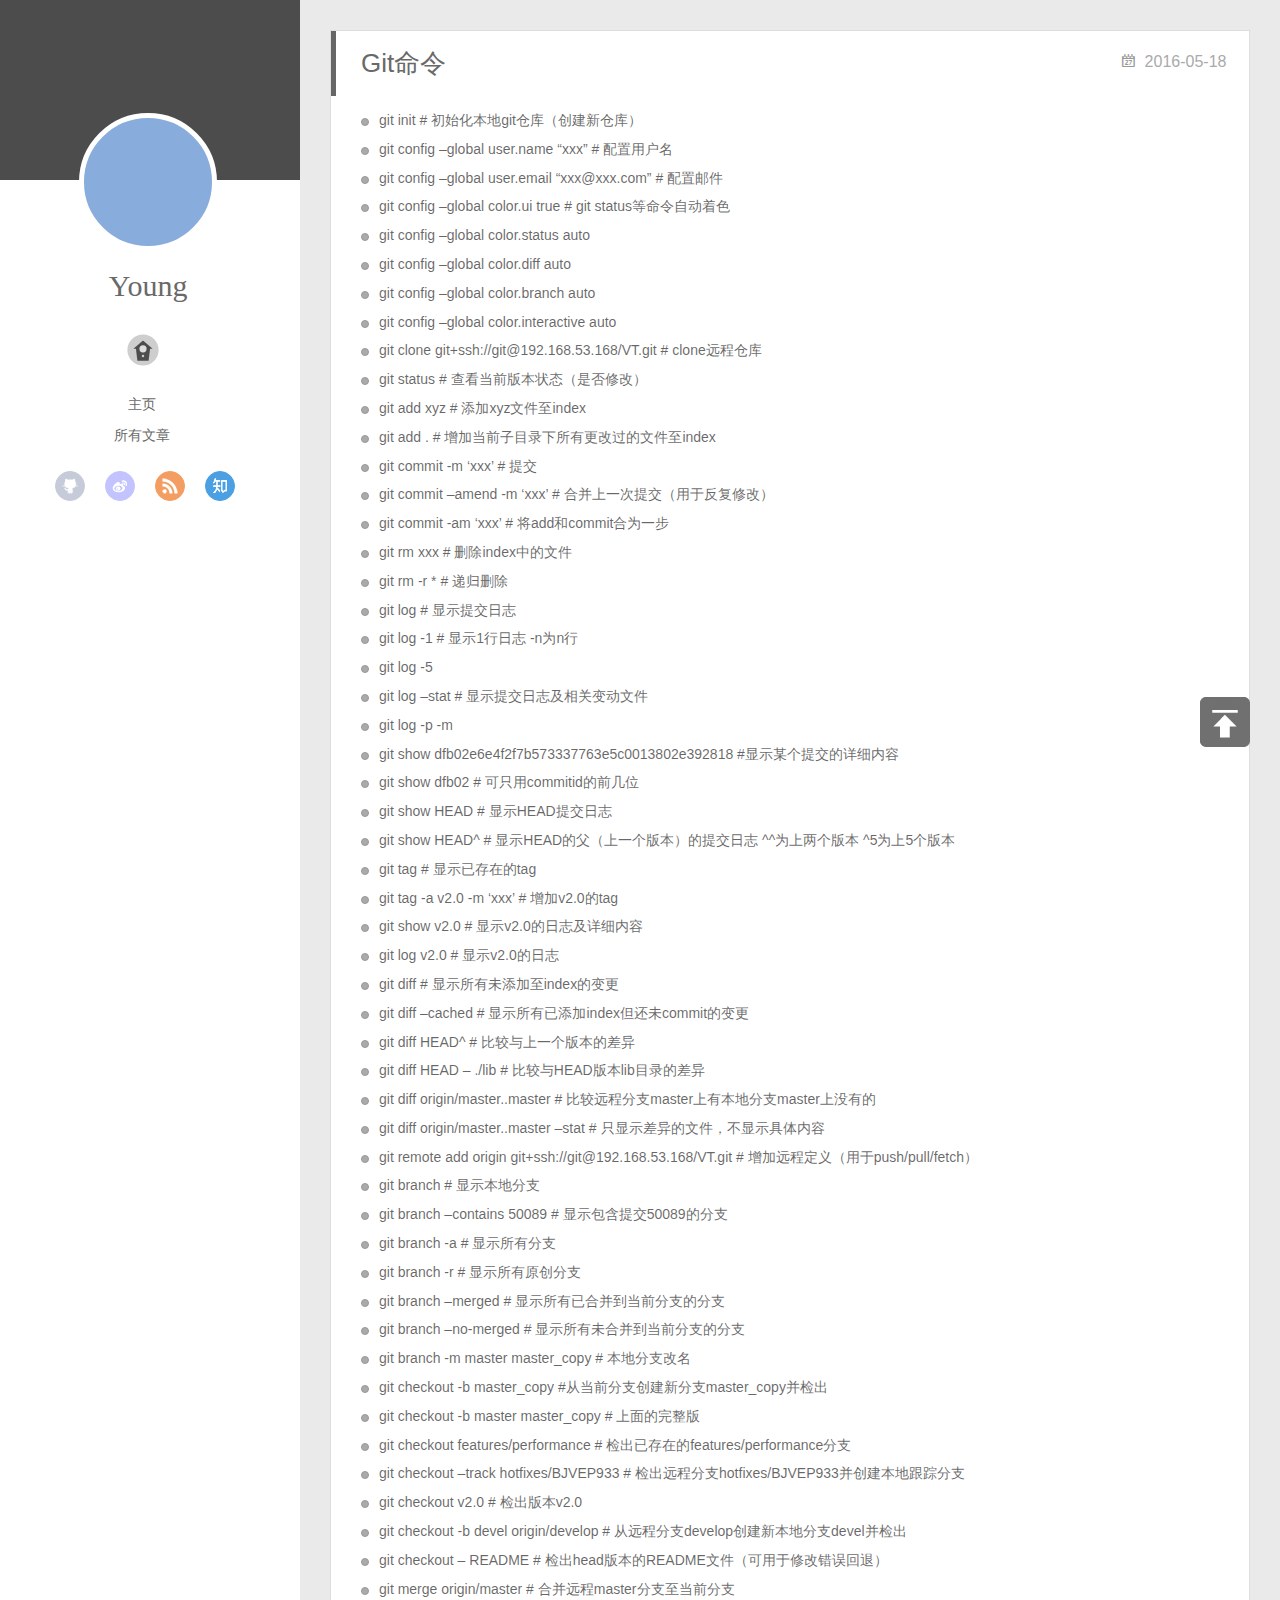
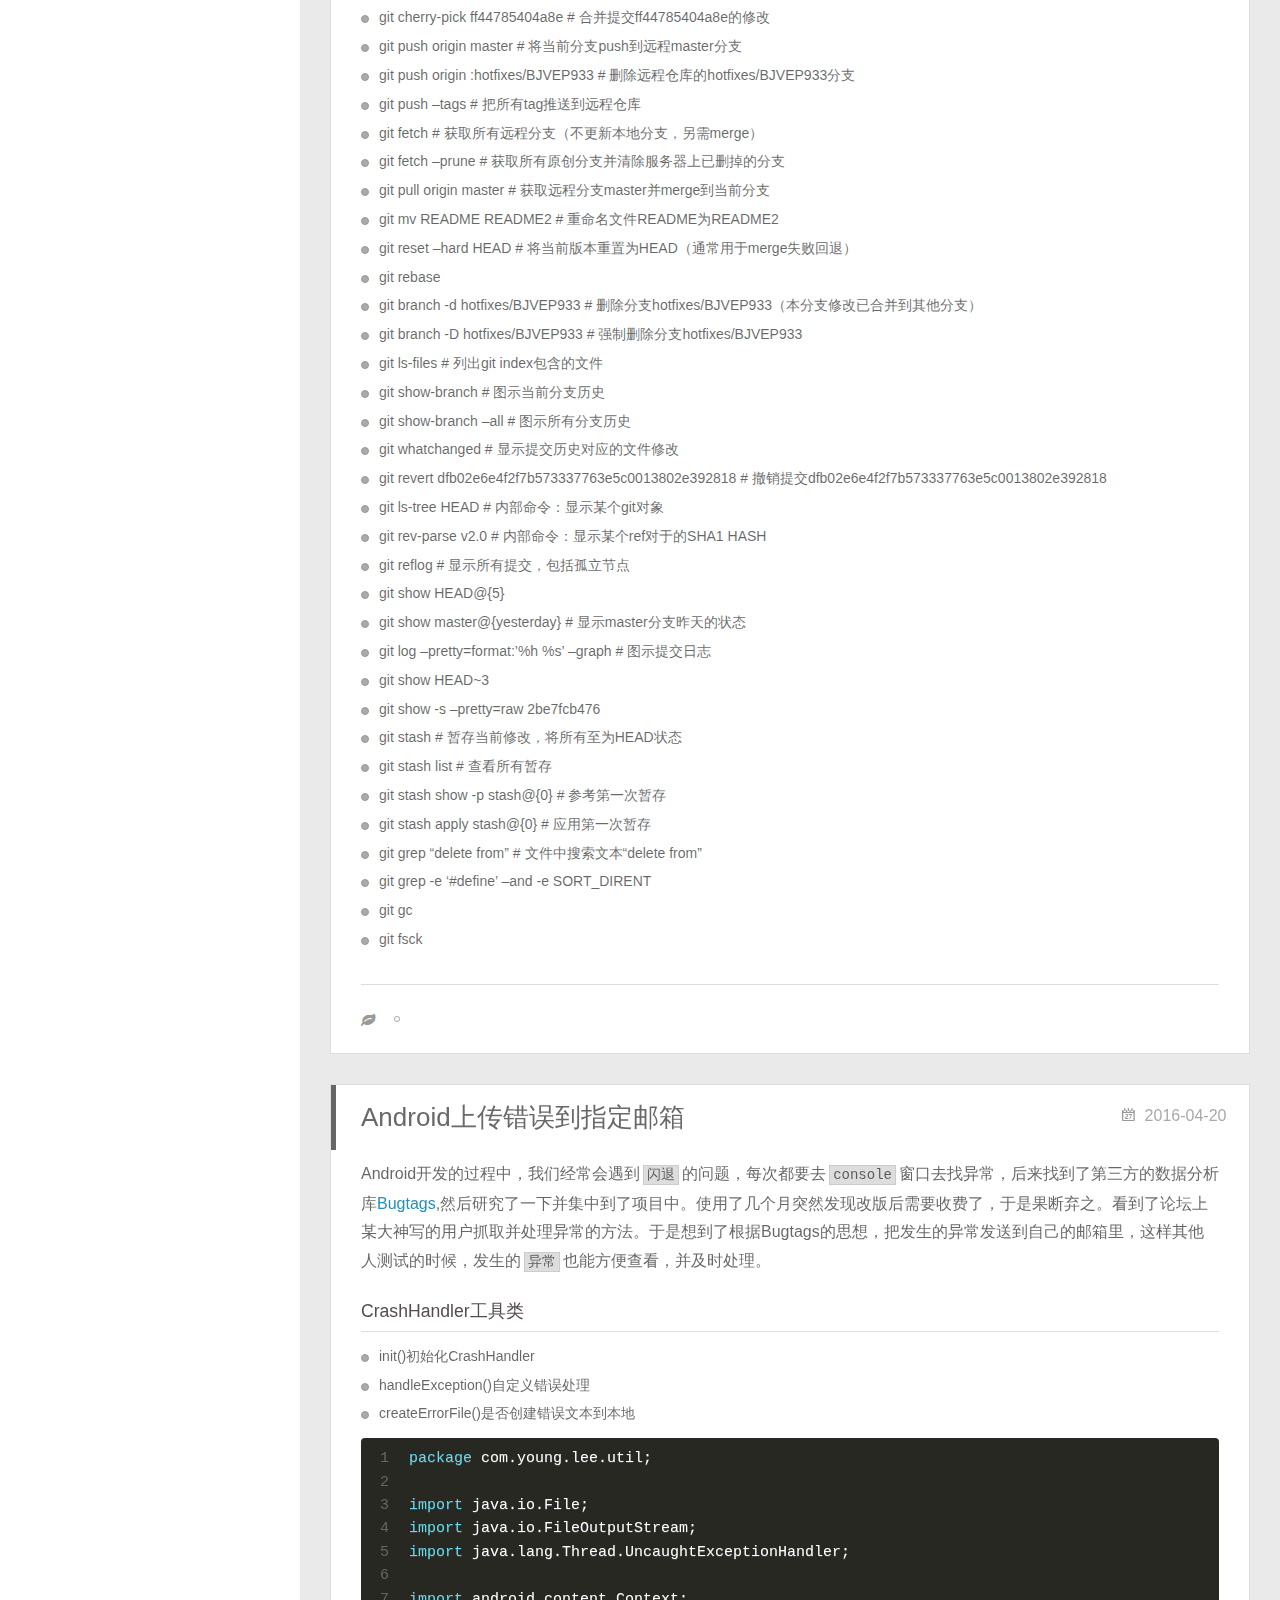
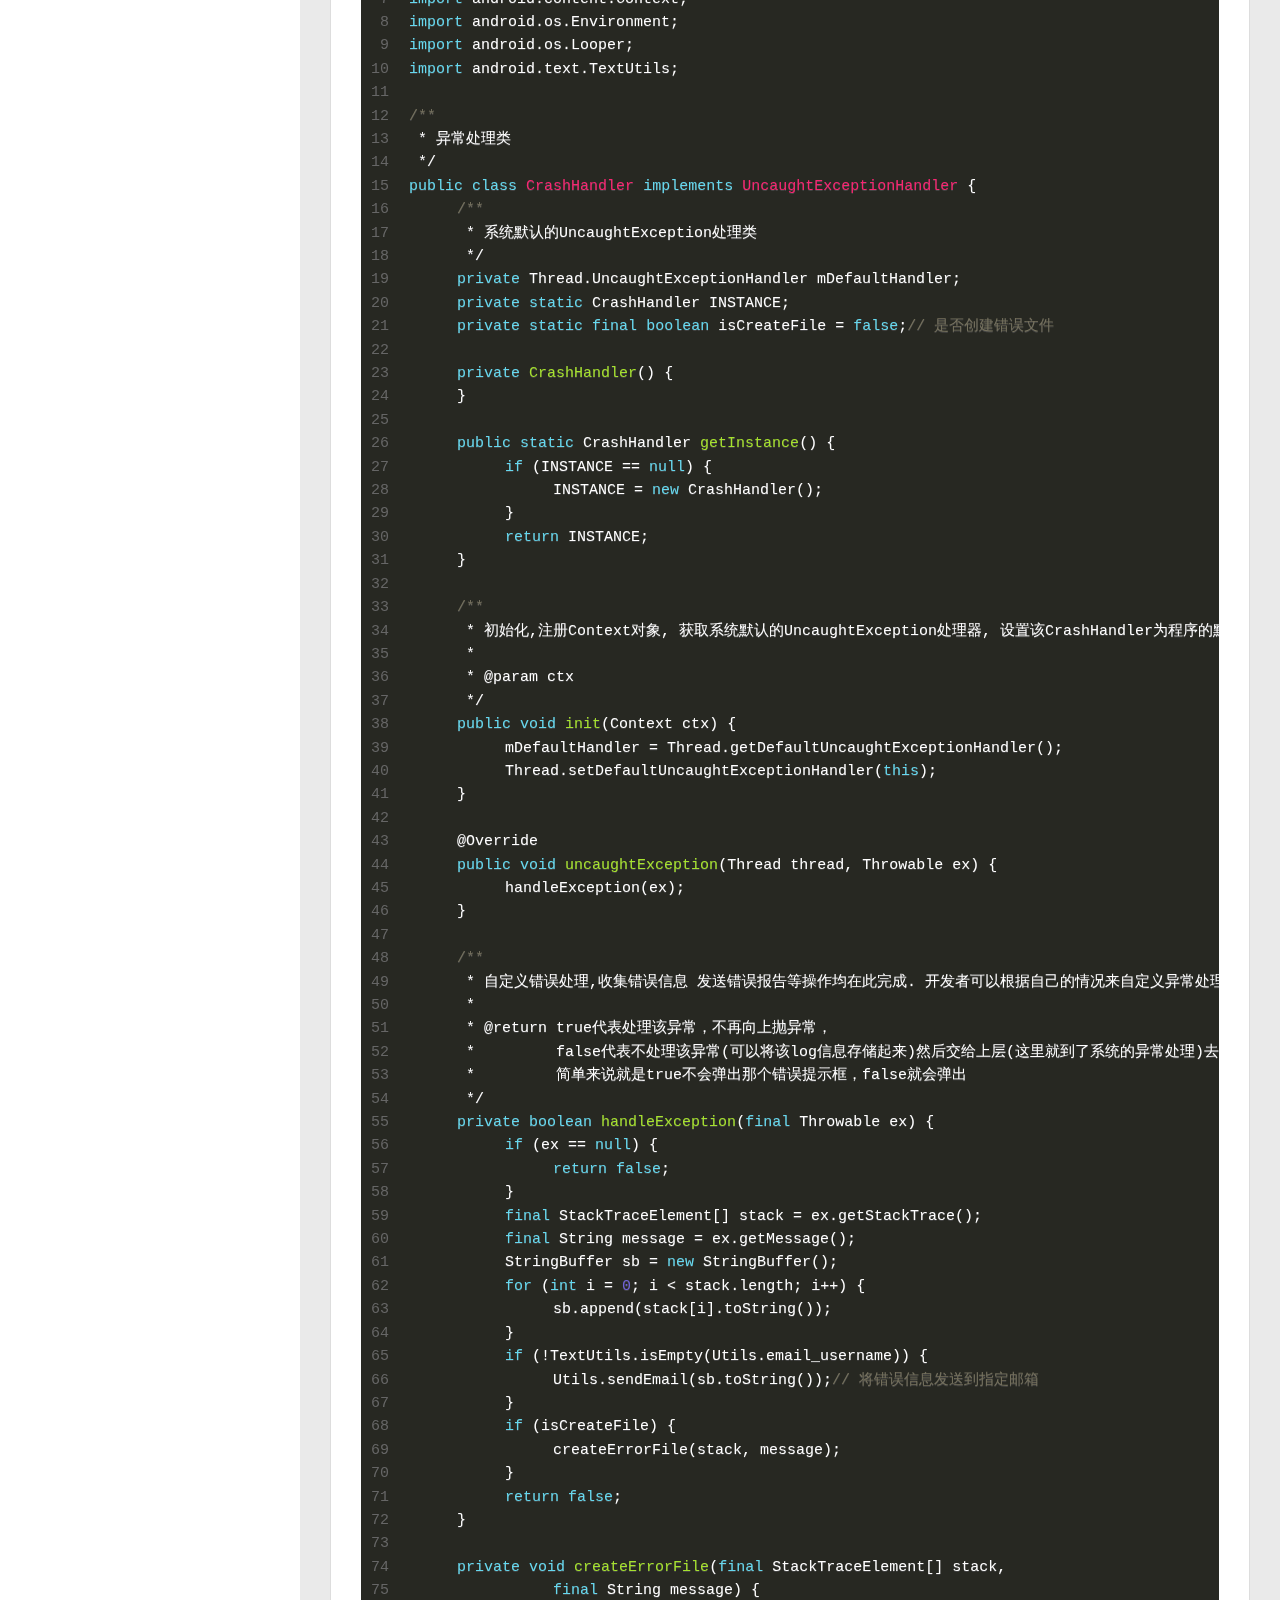
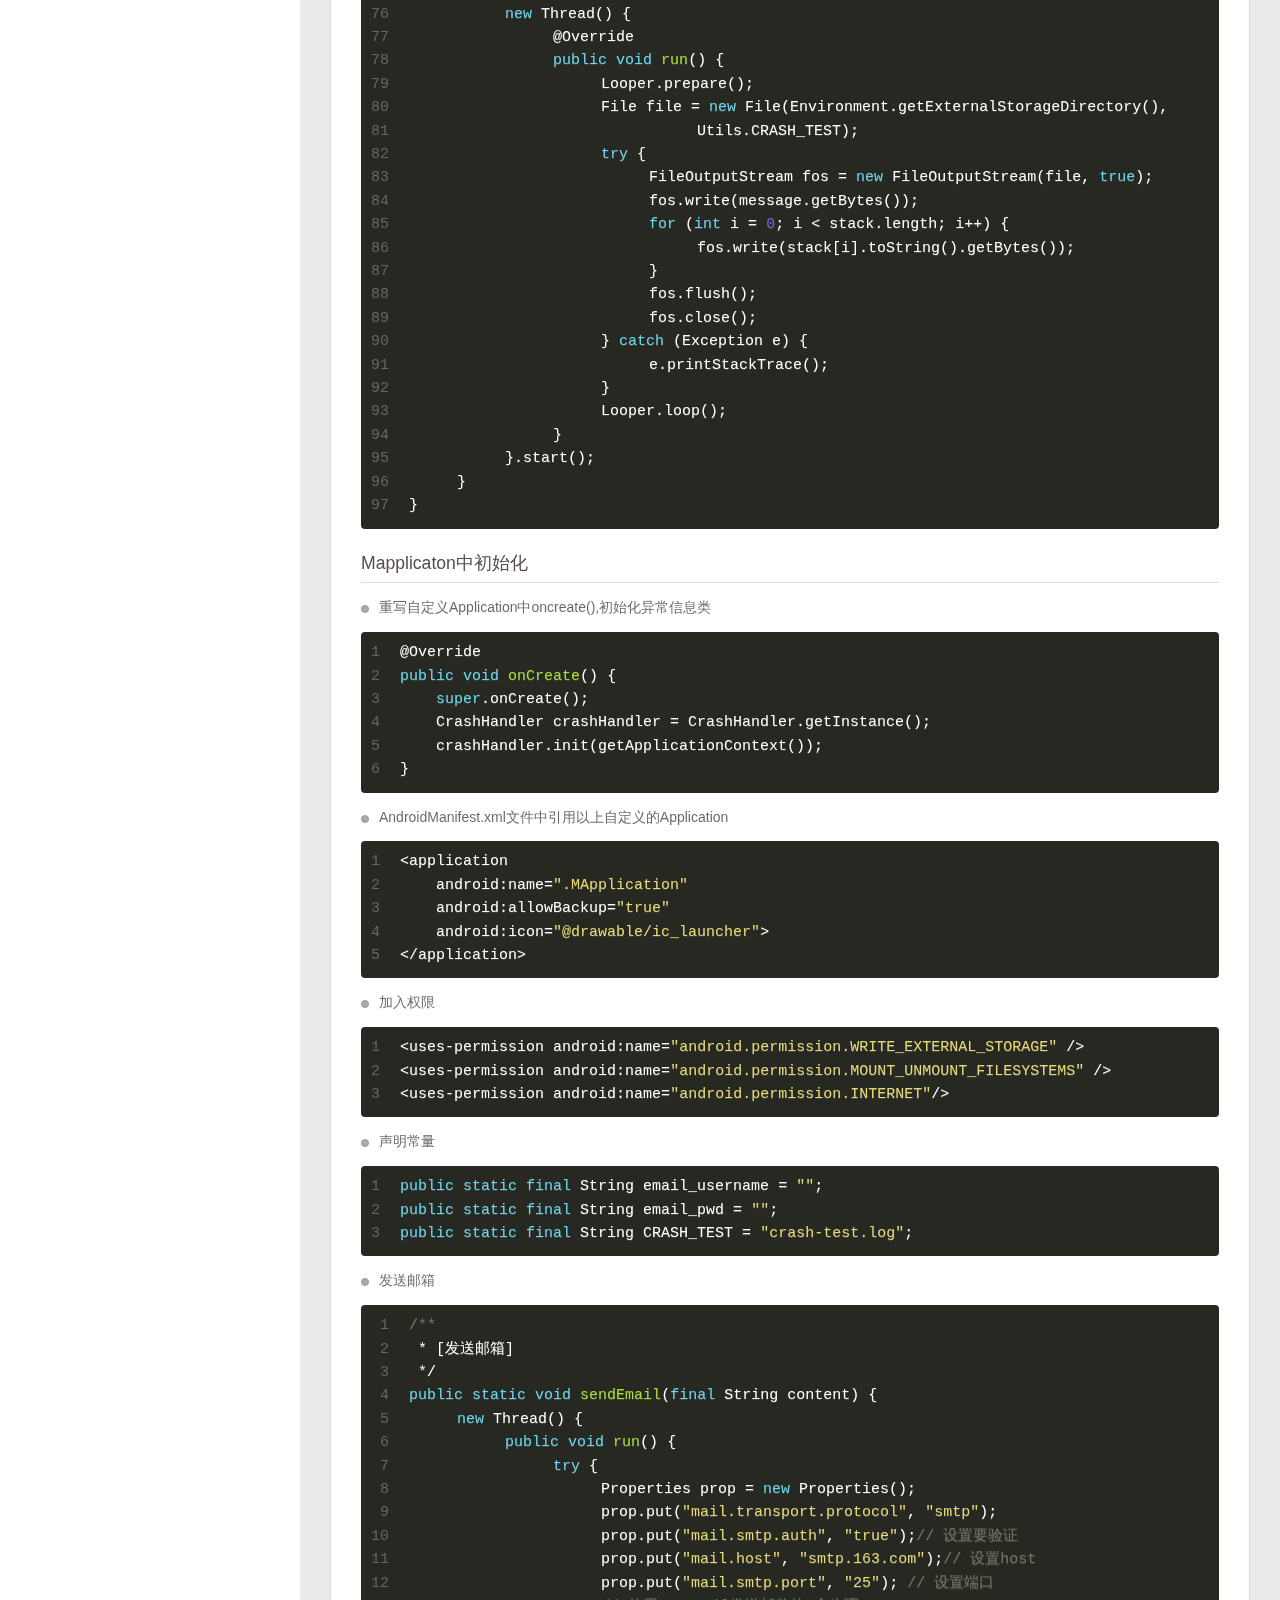
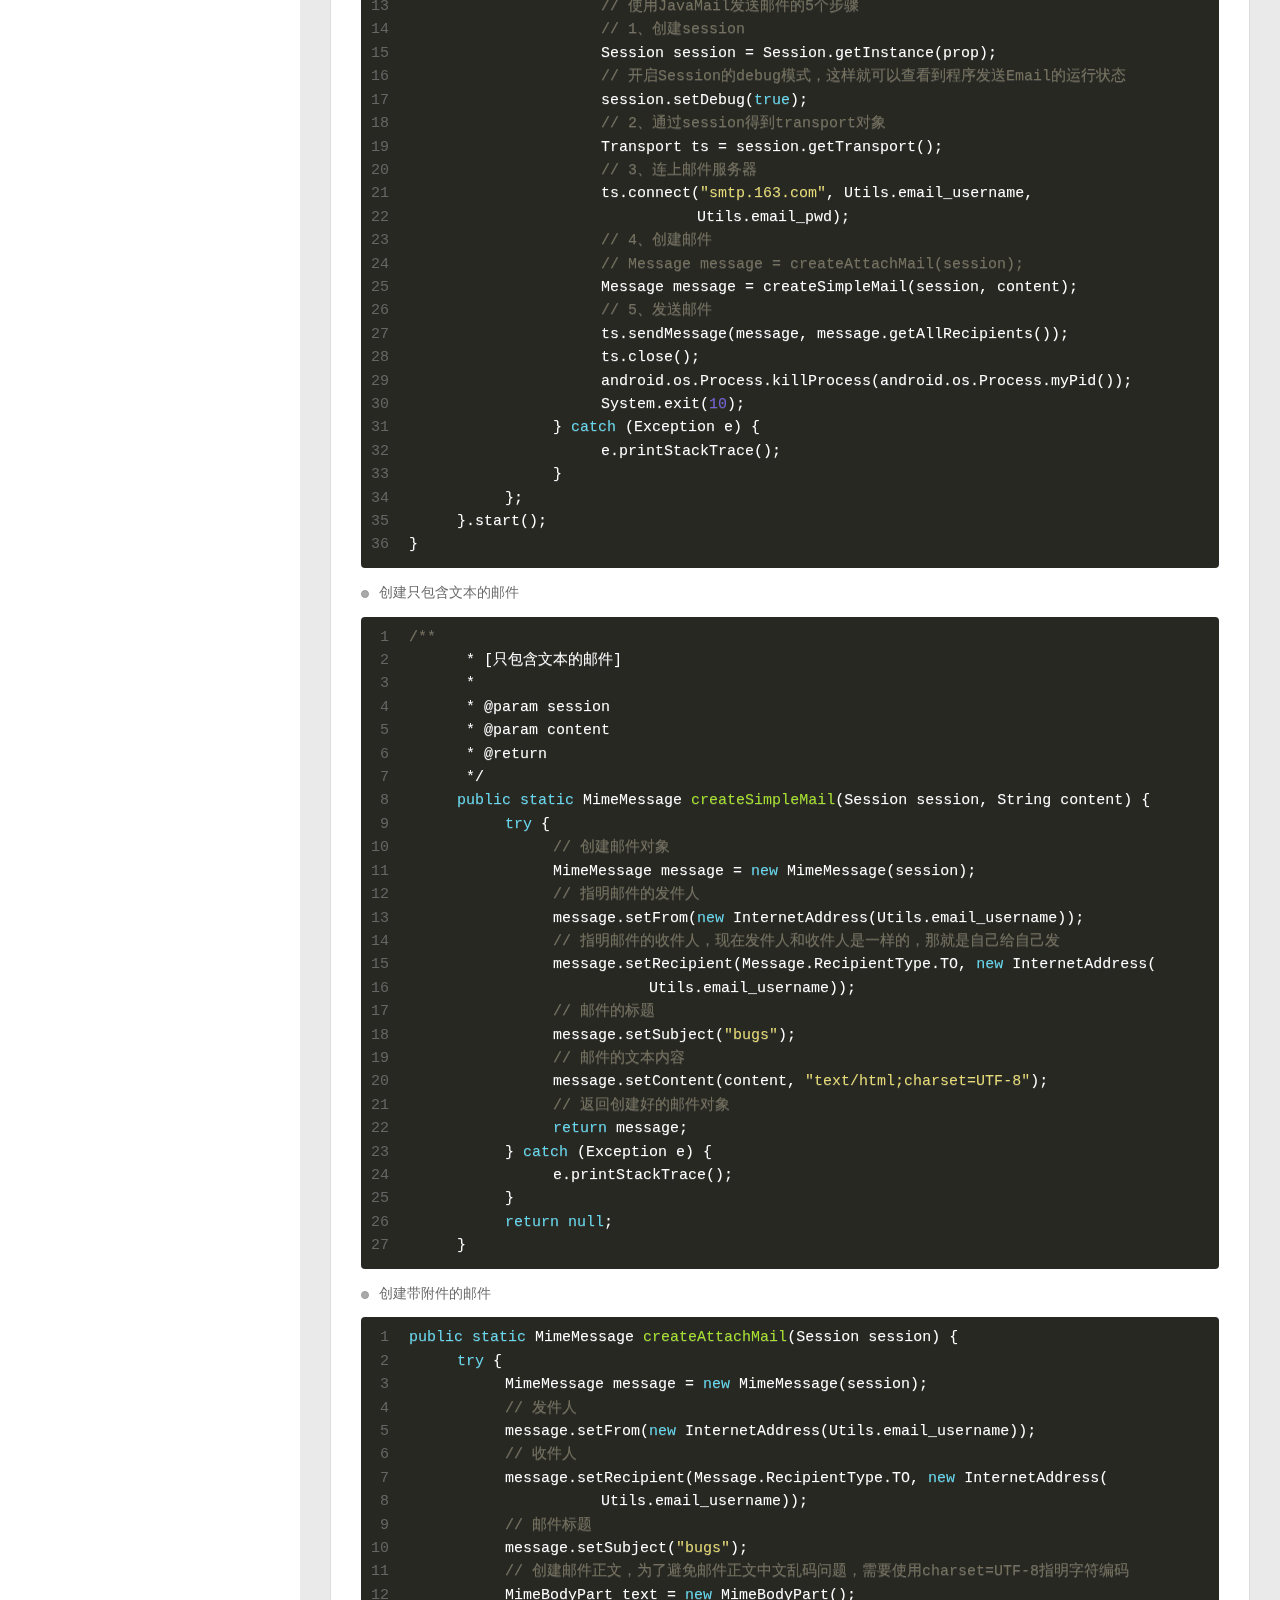
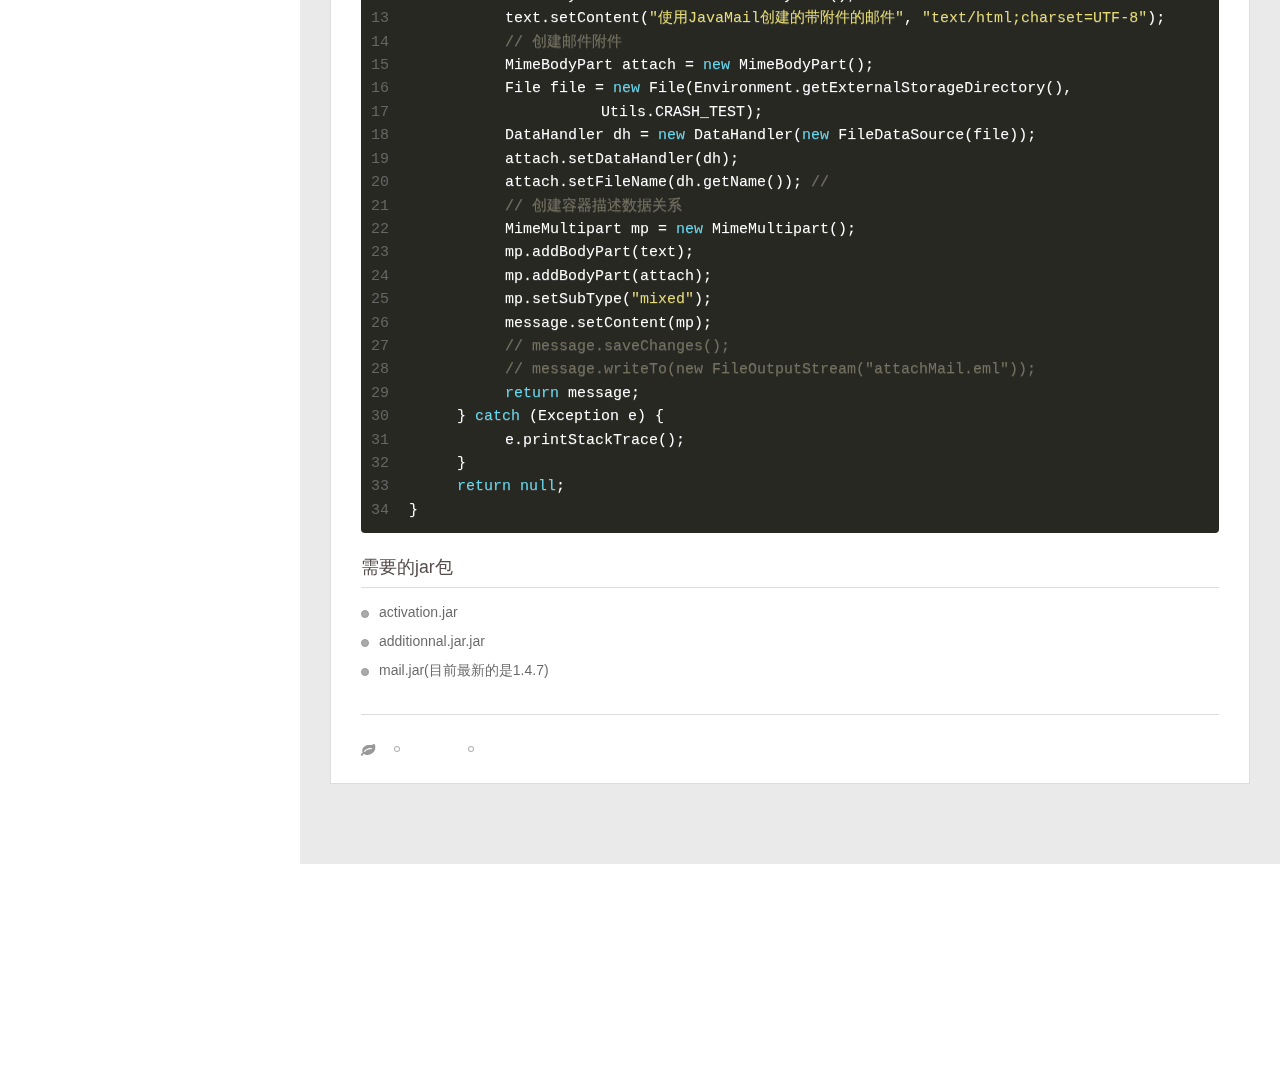
==== commit 46356857: "Site updated: 2016-05-18 10:32:39" ====
--- a/index.html
+++ b/index.html
@@ -113,7 +113,7 @@
 				
 				<section class="switch-part switch-part2">
 					<div class="widget tagcloud" id="js-tagcloud">
-						<a href="/tags/Android/" style="font-size: 10px;">Android</a> <a href="/tags/工具/" style="font-size: 10px;">工具</a>
+						<a href="/tags/Android/" style="font-size: 10px;">Android</a> <a href="/tags/Git/" style="font-size: 10px;">Git</a> <a href="/tags/工具/" style="font-size: 10px;">工具</a>
 					</div>
 				</section>
 				
@@ -236,7 +236,7 @@
 <li>git log -5</li>
 <li>git log –stat # 显示提交日志及相关变动文件</li>
 <li>git log -p -m</li>
-<li>git show dfb02e6e4f2f7b573337763e5c0013802e392818 #显示某个提交的详细内容</li>
+<li>git show dfb02e6e4f2f7b573337763e5c0013802e392818         #显示某个提交的详细内容</li>
 <li>git show dfb02                                            # 可只用commitid的前几位</li>
 <li>git show HEAD                                             # 显示HEAD提交日志</li>
 <li>git show HEAD^                                            # 显示HEAD的父（上一个版本）的提交日志 ^^为上两个版本 ^5为上5个版本</li>
@@ -258,7 +258,7 @@
 <li>git branch –merged                                       # 显示所有已合并到当前分支的分支</li>
 <li>git branch –no-merged                                    # 显示所有未合并到当前分支的分支</li>
 <li>git branch -m master master_copy                          # 本地分支改名</li>
-<li>git checkout -b master_copy    #从当前分支创建新分支master_copy并检出</li>
+<li>git checkout -b master_copy                                #从当前分支创建新分支master_copy并检出</li>
 <li>git checkout -b master master_copy                        # 上面的完整版</li>
 <li>git checkout features/performance                         # 检出已存在的features/performance分支</li>
 <li>git checkout –track hotfixes/BJVEP933                    # 检出远程分支hotfixes/BJVEP933并创建本地跟踪分支</li>
@@ -307,6 +307,10 @@
     <div class="article-info article-info-index">
       
       
+	<div class="article-tag tagcloud">
+		<ul class="article-tag-list"><li class="article-tag-list-item"><a class="article-tag-list-link" href="/tags/Git/">Git</a></li></ul>
+	</div>
+
       
 
       
